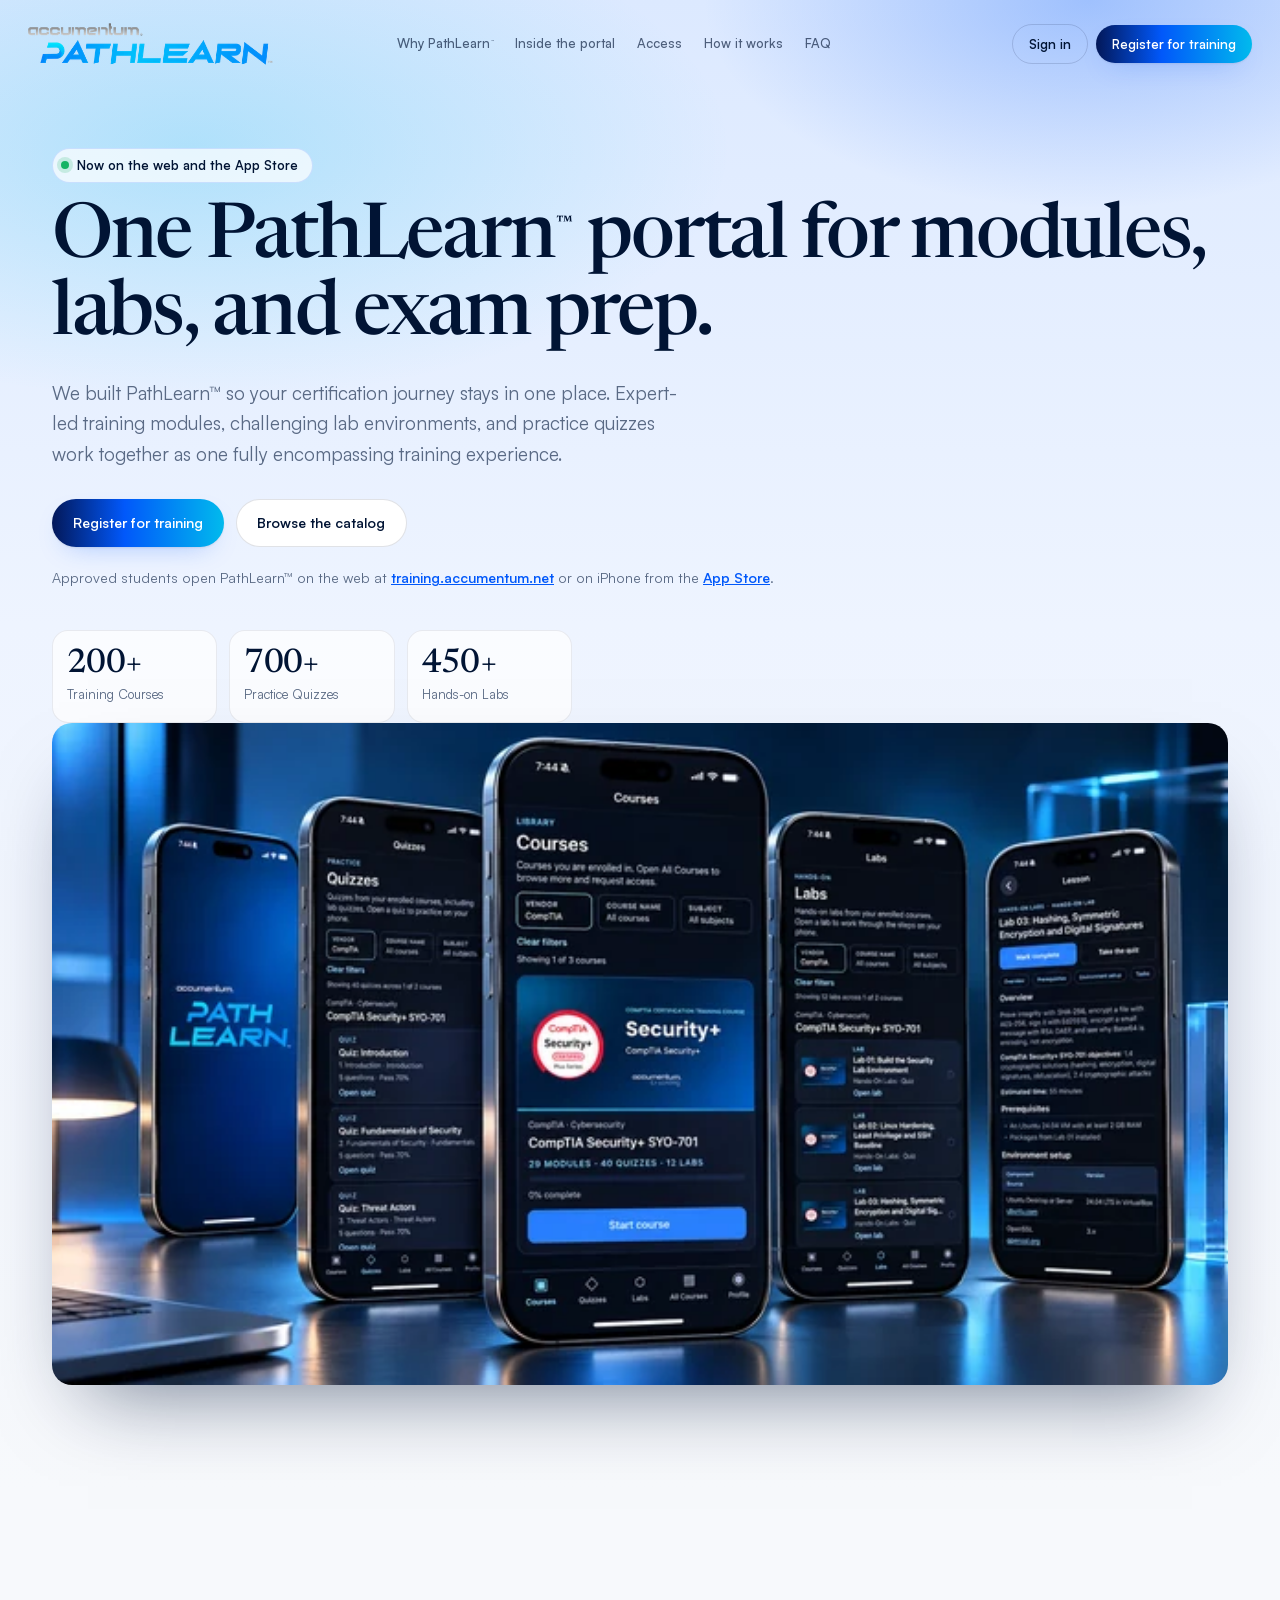
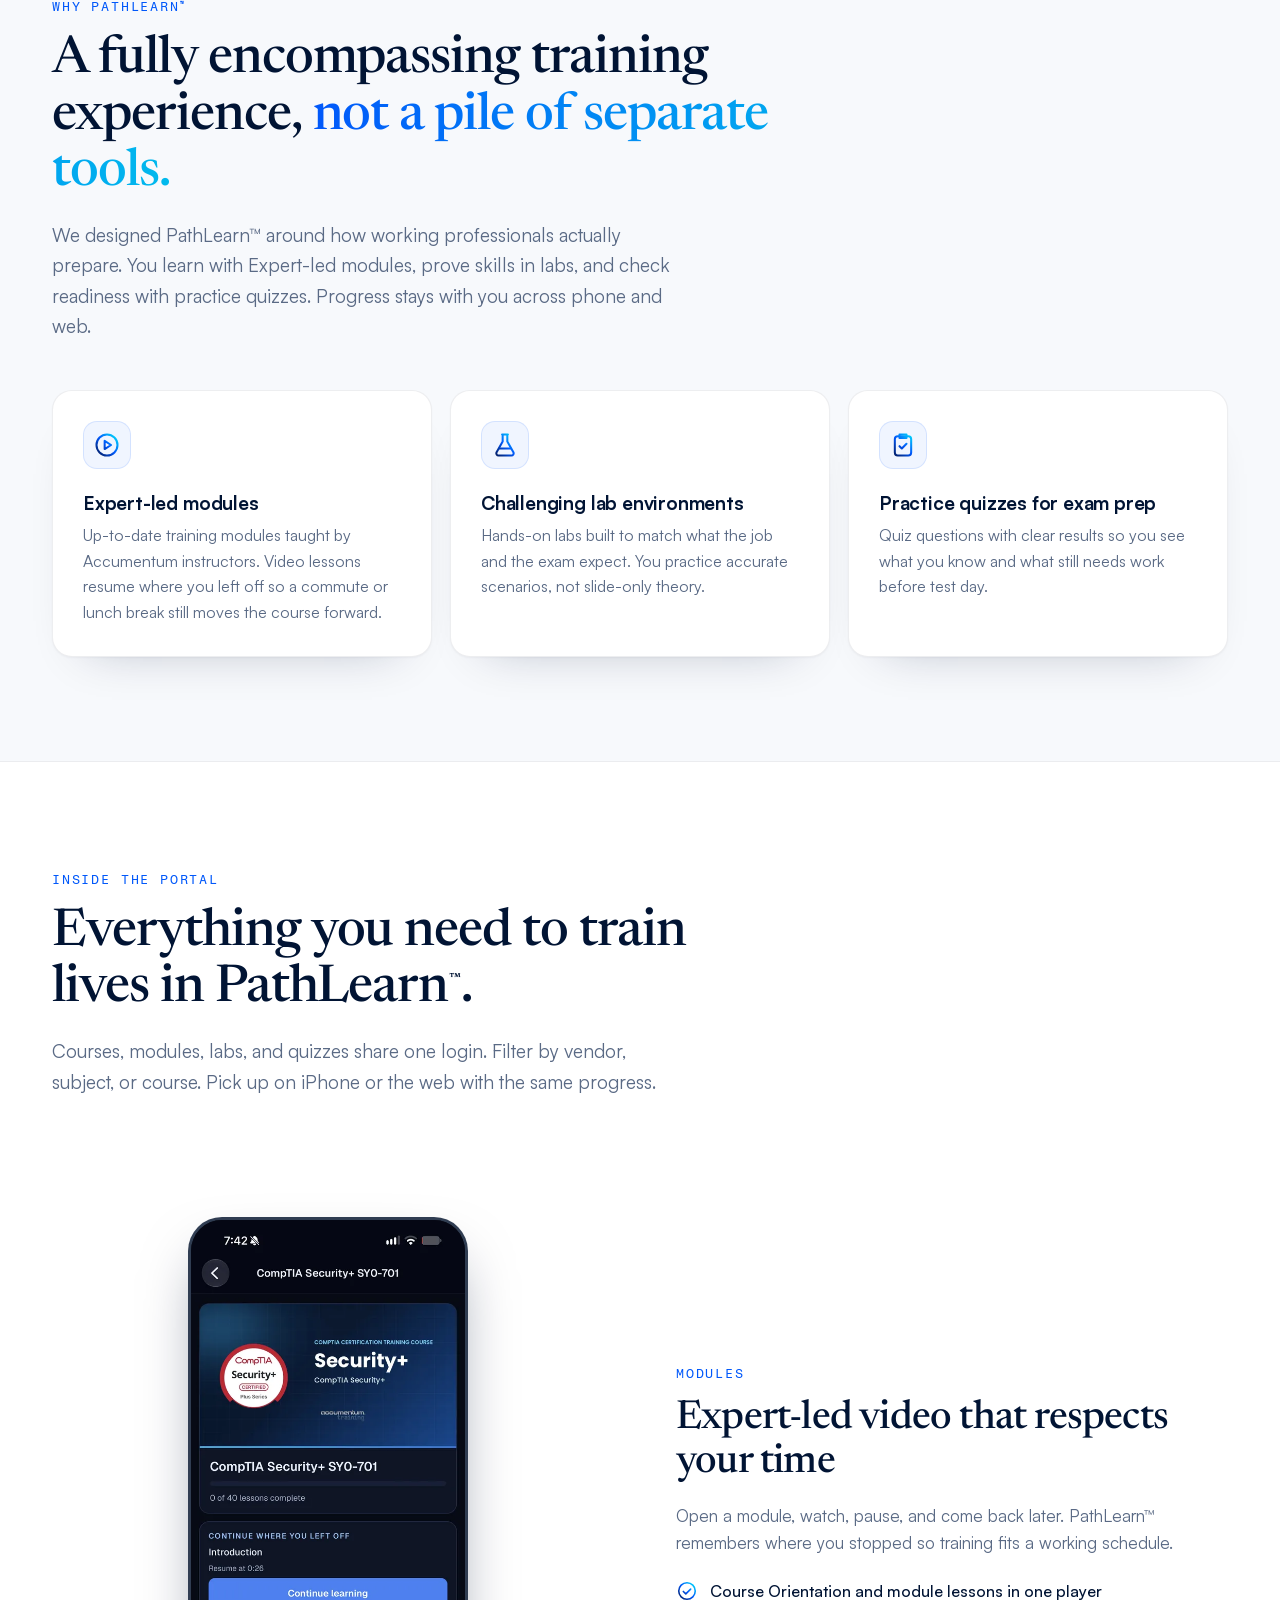
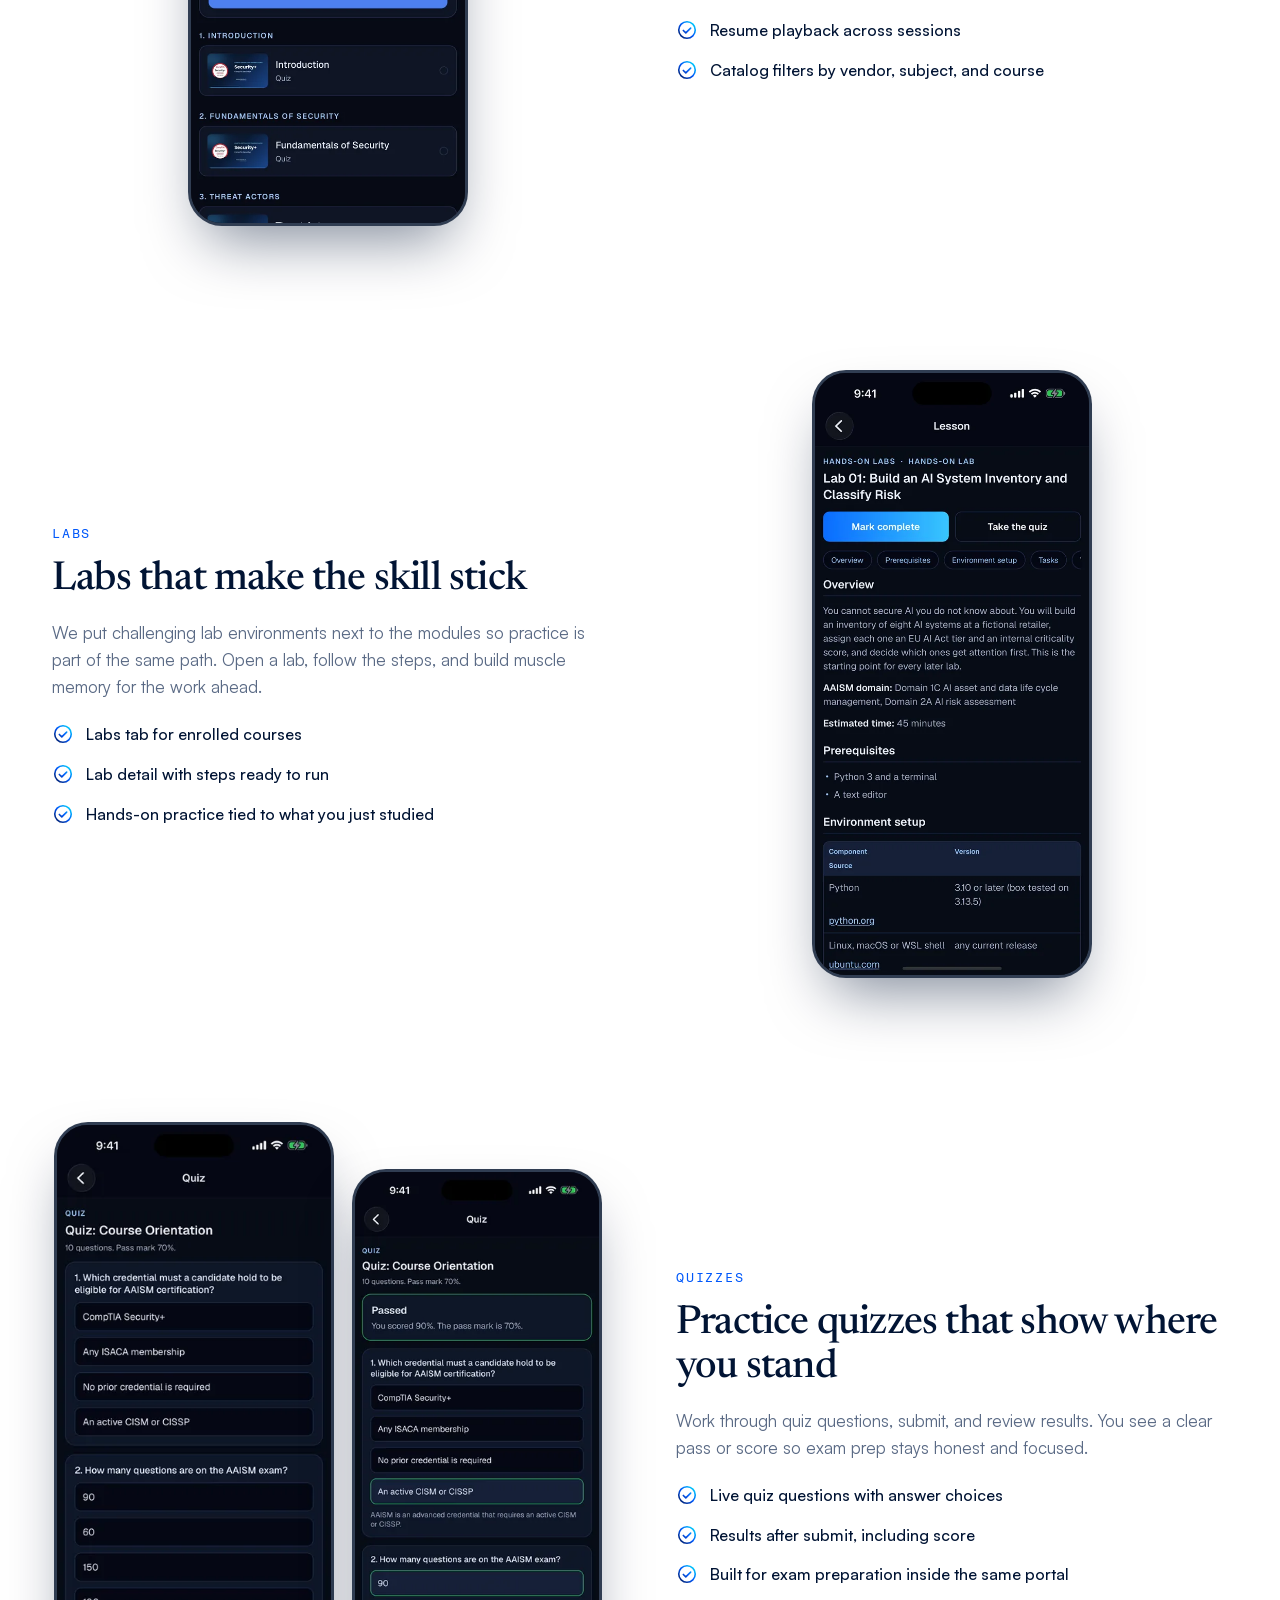
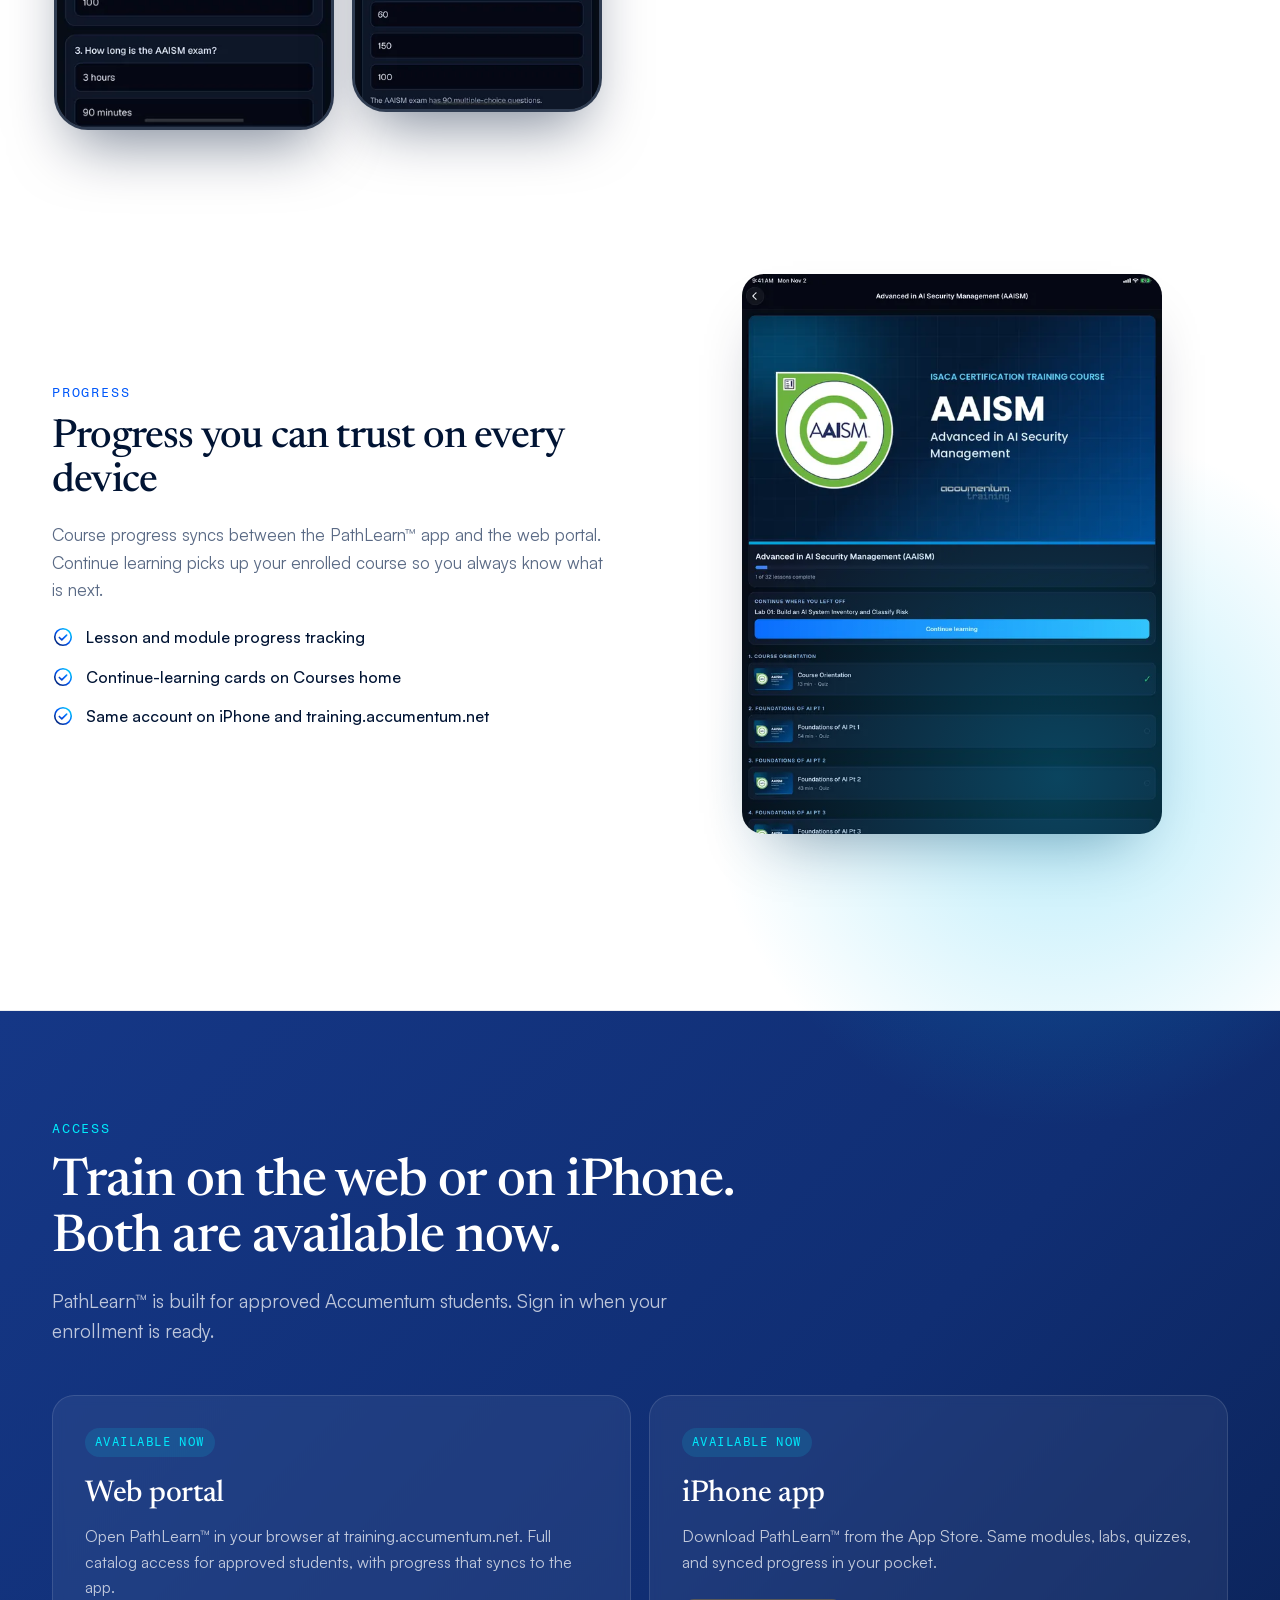
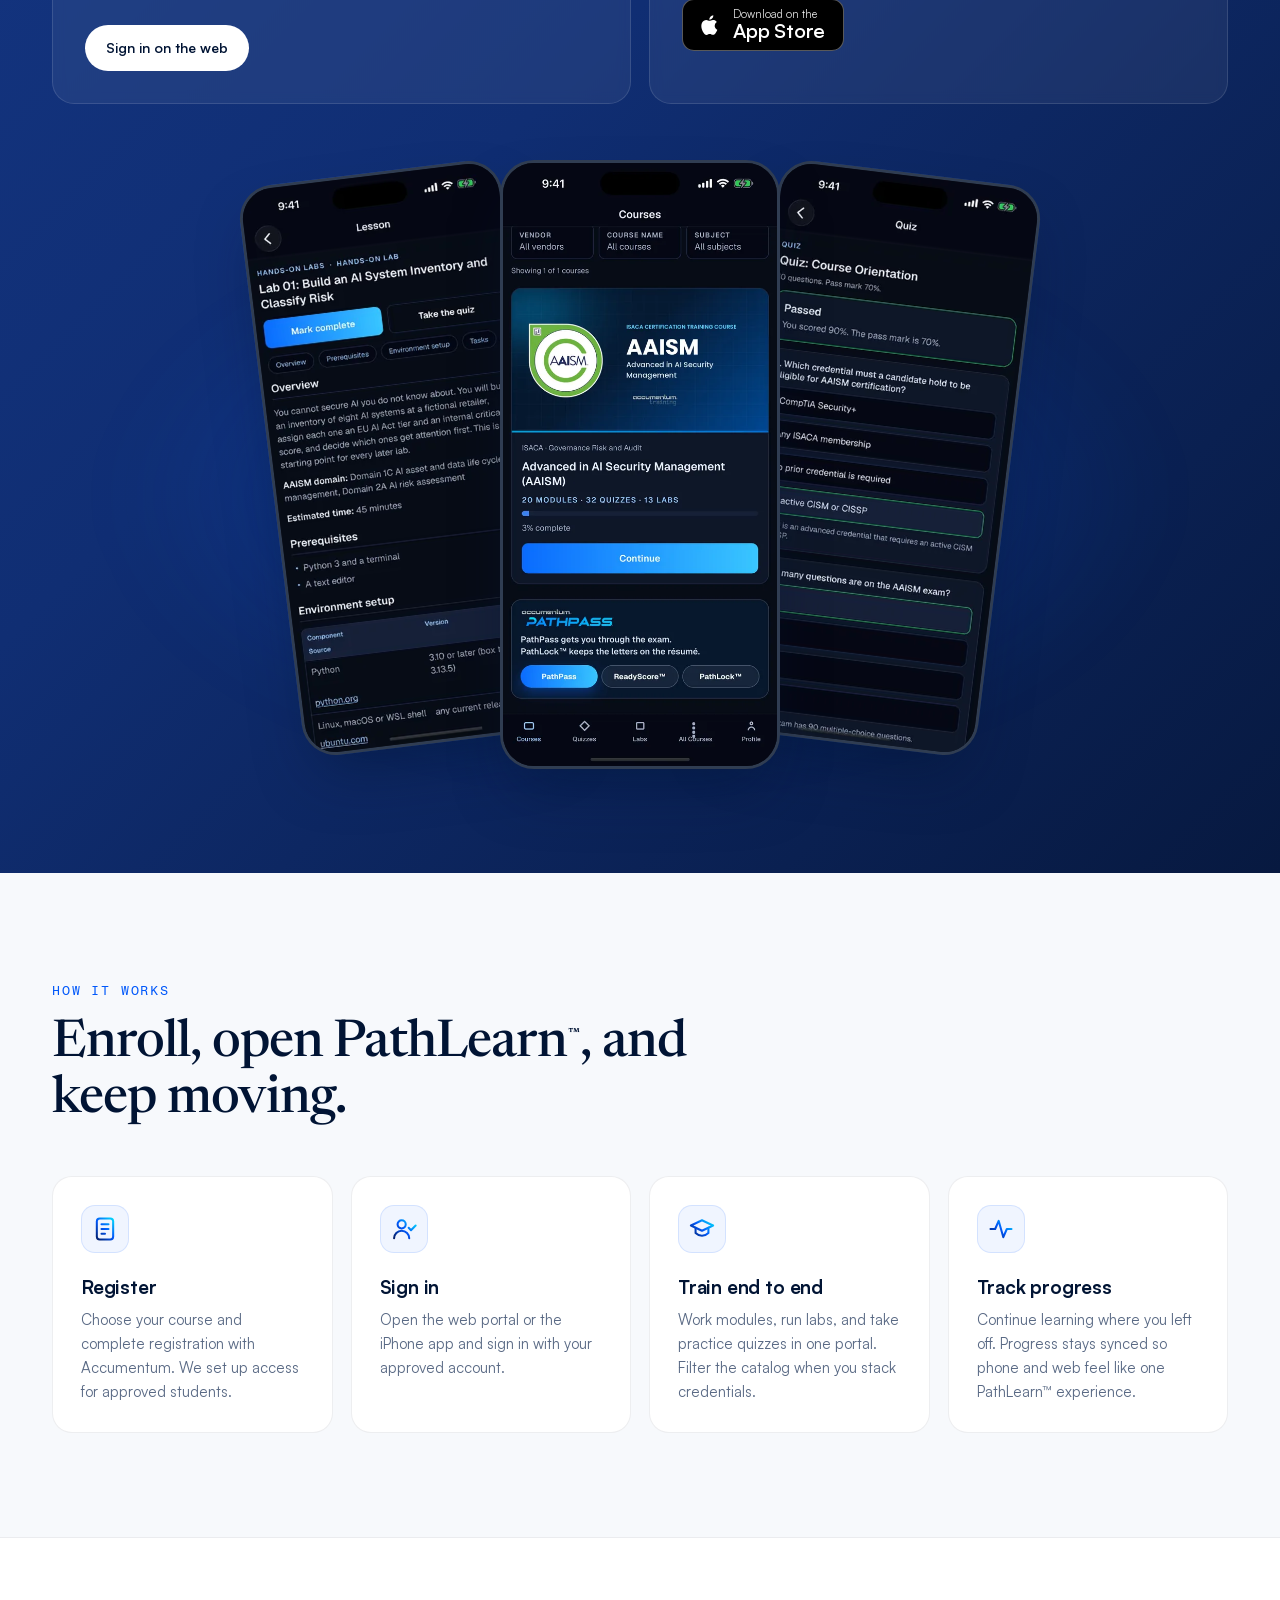
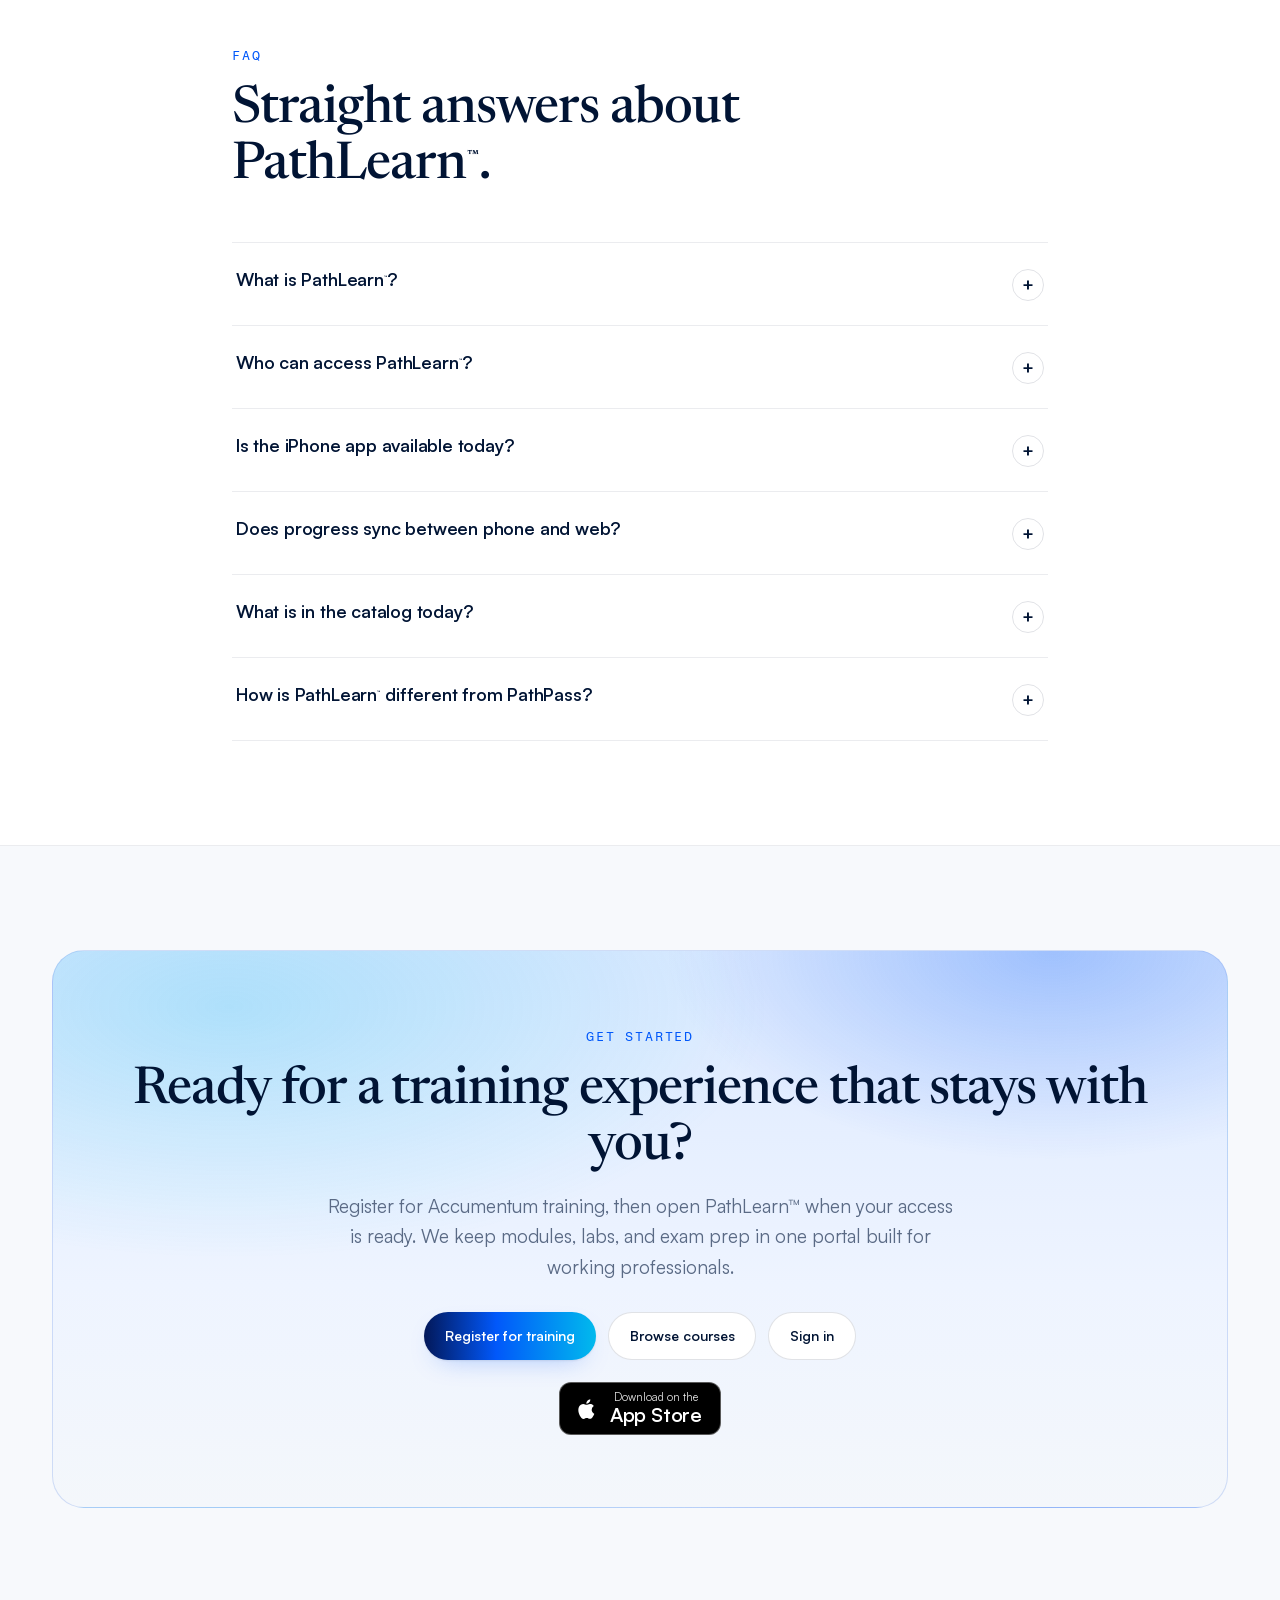
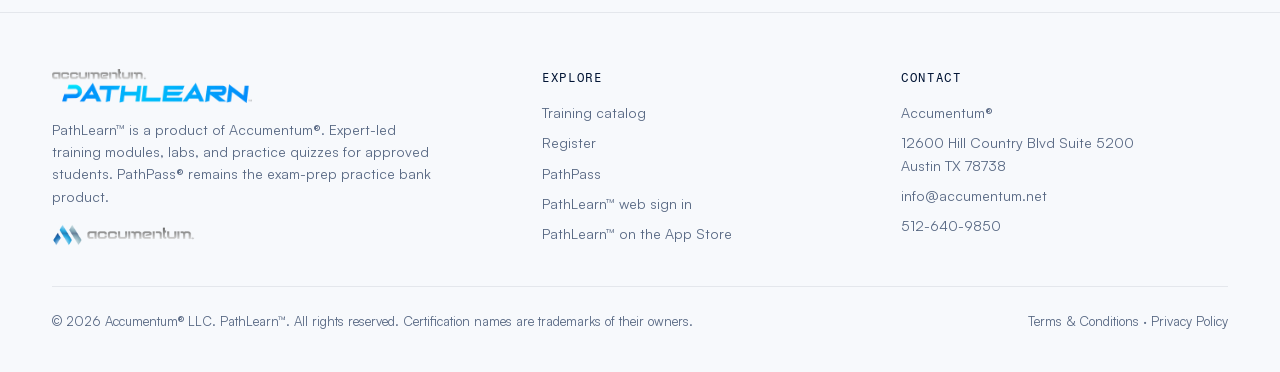
==== index.html @ bdf98714 "Match MeritSOLV pill inset and equal vertical padding" ====
<!doctype html>
<html lang="en" class="no-js">
<head>
<meta charset="utf-8">
<meta name="viewport" content="width=device-width,initial-scale=1,viewport-fit=cover">
<title>PathLearn™ by Accumentum | Expert-led Modules, Labs and Practice Quizzes</title>
<meta name="description" content="PathLearn™ brings Expert-led training modules, hands-on labs, and practice quizzes into one Accumentum portal. Available now on the web and the App Store.">
<link rel="canonical" href="https://pathlearn.net/">
<meta name="theme-color" content="#f7f9fc">
<meta property="og:type" content="website">
<meta property="og:site_name" content="PathLearn™">
<meta property="og:title" content="PathLearn™ by Accumentum | Modules, Labs and Practice Quizzes">
<meta property="og:description" content="Expert-led training modules, hands-on labs, and practice quizzes in one portal. On the web and iPhone.">
<meta property="og:url" content="https://pathlearn.net/">
<meta property="og:image" content="https://pathlearn.net/img/og-pathlearn-v20261102.jpg">
<meta property="og:image:width" content="1200"><meta property="og:image:height" content="630">
<meta property="og:image:alt" content="Accumentum PathLearn™ iPhone Learning Suite showing courses, quizzes, and labs">
<meta name="twitter:card" content="summary_large_image">
<meta name="apple-itunes-app" content="app-id=6825093041">
<link rel="icon" href="img/icon.png" type="image/png">
<link rel="apple-touch-icon" href="img/apple-touch-icon.png">
<link rel="preload" href="fonts/Satoshi-Variable.woff2" as="font" type="font/woff2" crossorigin>
<link rel="preload" href="fonts/Newsreader-Variable.woff2" as="font" type="font/woff2" crossorigin>
<link rel="stylesheet" href="styles.css?v=20261108p">
<script type="application/ld+json">{"@context":"https://schema.org","@type":"MobileApplication","name":"PathLearn","operatingSystem":"iOS","applicationCategory":"EducationalApplication","url":"https://pathlearn.net/","installUrl":"https://apps.apple.com/app/id6825093041","publisher":{"@type":"Organization","name":"Accumentum","url":"https://accumentum.net/"}}</script>
</head>
<body>
<a class="skip" href="#main">Skip to content</a>
<div class="hdr-outer" id="hdr-outer">
<header class="hdr" id="hdr">
 <span class="hdr-pill" aria-hidden="true"></span>
 <div class="hdr-row">
  <a class="brand" href="/" aria-label="PathLearn home"><img class="brand-logo" src="img/pathlearn-logo-header.webp" srcset="img/pathlearn-logo-header.webp 1x, img/pathlearn-logo-hires.webp 2x" alt="PathLearn™" width="470" height="80"></a>
  <nav class="nav" aria-label="Primary"><a href="#why">Why PathLearn<span class="tm">™</span></a><a href="#inside">Inside the portal</a><a href="#access">Access</a><a href="#how">How it works</a><a href="#faq">FAQ</a></nav>
  <div class="hdr-cta"><a class="btn btn-ghost" href="https://training.accumentum.net/login">Sign in</a><a class="btn btn-primary" href="https://accumentum.net/registration/">Register for training</a></div>
  <button class="menu-btn" type="button" aria-expanded="false" aria-controls="mnav" aria-label="Open menu"><svg viewBox="0 0 24 24" fill="none" stroke="currentColor" stroke-width="2" stroke-linecap="round" aria-hidden="true"><path d="M4 7h16M4 12h16M4 17h16"/></svg></button>
 </div>
</header>
</div>
<div class="mnav" id="mnav" hidden>
 <a class="l" href="#why">Why PathLearn<span class="tm">™</span></a><a class="l" href="#inside">Inside the portal</a><a class="l" href="#access">Access</a><a class="l" href="#how">How it works</a><a class="l" href="#faq">FAQ</a>
 <div class="row"><a class="btn btn-secondary" href="https://training.accumentum.net/login">Sign in</a><a class="btn btn-primary" href="https://accumentum.net/registration/">Register for training</a></div>
</div>
<main id="main">
<section class="hero">
 <div class="wrap hero-grid">
  <div>
   <span class="pill"><span class="dot" aria-hidden="true"></span>Now on the web and the App Store</span>
   <h1>One PathLearn<span class="tm">™</span> portal for modules, labs, and <span class="sweep">exam prep.</span></h1>
   <p class="lead">We built PathLearn™ so your certification journey stays in one place. Expert-led training modules, challenging lab environments, and practice quizzes work together as one fully encompassing training experience.</p>
   <div class="ctas"><a class="btn btn-primary" href="https://accumentum.net/registration/">Register for training</a><a class="btn btn-secondary" href="https://accumentum.net/training/">Browse the catalog</a></div>
   <p class="note">Approved students open PathLearn™ on the web at <a href="https://training.accumentum.net">training.accumentum.net</a> or on iPhone from the <a href="https://apps.apple.com/app/id6825093041">App Store</a>.</p>
   <div class="stats" role="list">
    <div class="stat" role="listitem"><b>200+</b><span>Training Courses</span></div>
    <div class="stat" role="listitem"><b>700+</b><span>Practice Quizzes</span></div>
    <div class="stat" role="listitem"><b>450+</b><span>Hands-on Labs</span></div>
   </div>
  </div>
  <div class="hero-suite reveal">
   <img class="suite suite-hero" src="img/pathlearn-iphone-suite-v20261108-1672w.webp" srcset="img/pathlearn-iphone-suite-v20261108-640w.webp 640w, img/pathlearn-iphone-suite-v20261108-1024w.webp 1024w, img/pathlearn-iphone-suite-v20261108-1600w.webp 1600w, img/pathlearn-iphone-suite-v20261108-1672w.webp 1672w" sizes="(min-width:1024px) 560px, 92vw" alt="Accumentum PathLearn™ iPhone Learning Suite showing courses, quizzes, and labs" width="1672" height="941" loading="eager" fetchpriority="high">
  </div>
 </div>
</section>

<section class="sec" id="why">
 <div class="wrap">
  <div class="head reveal"><span class="label">Why PathLearn<span class="tm">™</span></span><h2 class="display">A fully encompassing training experience, <span class="grad">not a pile of separate tools.</span></h2><p class="lead">We designed PathLearn™ around how working professionals actually prepare. You learn with Expert-led modules, prove skills in labs, and check readiness with practice quizzes. Progress stays with you across phone and web.</p></div>
  <div class="cards">
   <article class="card reveal"><span class="icn"><svg class="ms-icon" width="28" height="28" viewBox="0 0 24 24" fill="none" aria-hidden="true"><defs><linearGradient id="ic-mod" x1="3" y1="21" x2="21" y2="3" gradientUnits="userSpaceOnUse"><stop offset="0" stop-color="#031859"/><stop offset=".5" stop-color="#0158FA"/><stop offset="1" stop-color="#01E9FB"/></linearGradient></defs><g stroke="url(#ic-mod)" stroke-width="1.75" stroke-linecap="round" stroke-linejoin="round" style="vector-effect:non-scaling-stroke"><circle cx="12" cy="12" r="9"/><path d="M10 8.5v7l5.5-3.5z"/></g></svg></span><h3>Expert-led modules</h3><p>Up-to-date training modules taught by Accumentum instructors. Video lessons resume where you left off so a commute or lunch break still moves the course forward.</p></article>
   <article class="card reveal"><span class="icn"><svg class="ms-icon" width="28" height="28" viewBox="0 0 24 24" fill="none" aria-hidden="true"><defs><linearGradient id="ic-lab" x1="3" y1="21" x2="21" y2="3" gradientUnits="userSpaceOnUse"><stop offset="0" stop-color="#031859"/><stop offset=".5" stop-color="#0158FA"/><stop offset="1" stop-color="#01E9FB"/></linearGradient></defs><g stroke="url(#ic-lab)" stroke-width="1.75" stroke-linecap="round" stroke-linejoin="round" style="vector-effect:non-scaling-stroke"><path d="M9.5 3h5M10 3v6L4.8 18.2A1.9 1.9 0 0 0 6.5 21h11a1.9 1.9 0 0 0 1.7-2.8L14 9V3"/><path d="M7.2 15h9.6"/></g></svg></span><h3>Challenging lab environments</h3><p>Hands-on labs built to match what the job and the exam expect. You practice accurate scenarios, not slide-only theory.</p></article>
   <article class="card reveal"><span class="icn"><svg class="ms-icon" width="28" height="28" viewBox="0 0 24 24" fill="none" aria-hidden="true"><defs><linearGradient id="ic-quiz" x1="3" y1="21" x2="21" y2="3" gradientUnits="userSpaceOnUse"><stop offset="0" stop-color="#031859"/><stop offset=".5" stop-color="#0158FA"/><stop offset="1" stop-color="#01E9FB"/></linearGradient></defs><g stroke="url(#ic-quiz)" stroke-width="1.75" stroke-linecap="round" stroke-linejoin="round" style="vector-effect:non-scaling-stroke"><rect x="5" y="4.5" width="14" height="16.5" rx="2.5"/><path d="M9 3h6v3H9z"/><path d="M9 13l2 2 4-4"/></g></svg></span><h3>Practice quizzes for exam prep</h3><p>Quiz questions with clear results so you see what you know and what still needs work before test day.</p></article>
  </div>
 </div>
</section>

<section class="sec alt" id="inside">
 <div class="wrap">
  <div class="head reveal"><span class="label">Inside the portal</span><h2 class="display">Everything you need to train lives in PathLearn<span class="tm">™</span>.</h2><p class="lead">Courses, modules, labs, and quizzes share one login. Filter by vendor, subject, or course. Pick up on iPhone or the web with the same progress.</p></div>
  <div class="feat reveal">
   <div class="media"><div class="phone"><img src="img/pathlearn-phone-securityplus-course-v20261102b-540w.webp" alt="Security+ course modules in PathLearn™" width="540" height="1173" loading="lazy"></div></div>
   <div><span class="label">Modules</span><h3>Expert-led video that respects your time</h3><p>Open a module, watch, pause, and come back later. PathLearn™ remembers where you stopped so training fits a working schedule.</p><ul class="ticks"><li><svg class="ms-icon tick-ico" width="22" height="22" viewBox="0 0 24 24" fill="none" aria-hidden="true"><defs><linearGradient id="ck-modules-1" x1="3" y1="21" x2="21" y2="3" gradientUnits="userSpaceOnUse"><stop offset="0" stop-color="#031859"/><stop offset=".5" stop-color="#0158FA"/><stop offset="1" stop-color="#01E9FB"/></linearGradient></defs><g stroke="url(#ck-modules-1)" stroke-width="1.75" stroke-linecap="round" stroke-linejoin="round" style="vector-effect:non-scaling-stroke"><circle cx="12" cy="12" r="9"/><path d="M8 12.5l2.7 2.7L16 10"/></g></svg><span>Course Orientation and module lessons in one player</span></li><li><svg class="ms-icon tick-ico" width="22" height="22" viewBox="0 0 24 24" fill="none" aria-hidden="true"><defs><linearGradient id="ck-modules-2" x1="3" y1="21" x2="21" y2="3" gradientUnits="userSpaceOnUse"><stop offset="0" stop-color="#031859"/><stop offset=".5" stop-color="#0158FA"/><stop offset="1" stop-color="#01E9FB"/></linearGradient></defs><g stroke="url(#ck-modules-2)" stroke-width="1.75" stroke-linecap="round" stroke-linejoin="round" style="vector-effect:non-scaling-stroke"><circle cx="12" cy="12" r="9"/><path d="M8 12.5l2.7 2.7L16 10"/></g></svg><span>Resume playback across sessions</span></li><li><svg class="ms-icon tick-ico" width="22" height="22" viewBox="0 0 24 24" fill="none" aria-hidden="true"><defs><linearGradient id="ck-modules-3" x1="3" y1="21" x2="21" y2="3" gradientUnits="userSpaceOnUse"><stop offset="0" stop-color="#031859"/><stop offset=".5" stop-color="#0158FA"/><stop offset="1" stop-color="#01E9FB"/></linearGradient></defs><g stroke="url(#ck-modules-3)" stroke-width="1.75" stroke-linecap="round" stroke-linejoin="round" style="vector-effect:non-scaling-stroke"><circle cx="12" cy="12" r="9"/><path d="M8 12.5l2.7 2.7L16 10"/></g></svg><span>Catalog filters by vendor, subject, and course</span></li></ul></div>
  </div>
  <div class="feat flip reveal">
   <div class="media"><div class="phone"><img src="img/pathlearn-phone-lab-detail-v20261102-540w.webp" alt="PathLearn™ lab detail with steps" width="540" height="1173" loading="lazy"></div></div>
   <div><span class="label">Labs</span><h3>Labs that make the skill stick</h3><p>We put challenging lab environments next to the modules so practice is part of the same path. Open a lab, follow the steps, and build muscle memory for the work ahead.</p><ul class="ticks"><li><svg class="ms-icon tick-ico" width="22" height="22" viewBox="0 0 24 24" fill="none" aria-hidden="true"><defs><linearGradient id="ck-labs-1" x1="3" y1="21" x2="21" y2="3" gradientUnits="userSpaceOnUse"><stop offset="0" stop-color="#031859"/><stop offset=".5" stop-color="#0158FA"/><stop offset="1" stop-color="#01E9FB"/></linearGradient></defs><g stroke="url(#ck-labs-1)" stroke-width="1.75" stroke-linecap="round" stroke-linejoin="round" style="vector-effect:non-scaling-stroke"><circle cx="12" cy="12" r="9"/><path d="M8 12.5l2.7 2.7L16 10"/></g></svg><span>Labs tab for enrolled courses</span></li><li><svg class="ms-icon tick-ico" width="22" height="22" viewBox="0 0 24 24" fill="none" aria-hidden="true"><defs><linearGradient id="ck-labs-2" x1="3" y1="21" x2="21" y2="3" gradientUnits="userSpaceOnUse"><stop offset="0" stop-color="#031859"/><stop offset=".5" stop-color="#0158FA"/><stop offset="1" stop-color="#01E9FB"/></linearGradient></defs><g stroke="url(#ck-labs-2)" stroke-width="1.75" stroke-linecap="round" stroke-linejoin="round" style="vector-effect:non-scaling-stroke"><circle cx="12" cy="12" r="9"/><path d="M8 12.5l2.7 2.7L16 10"/></g></svg><span>Lab detail with steps ready to run</span></li><li><svg class="ms-icon tick-ico" width="22" height="22" viewBox="0 0 24 24" fill="none" aria-hidden="true"><defs><linearGradient id="ck-labs-3" x1="3" y1="21" x2="21" y2="3" gradientUnits="userSpaceOnUse"><stop offset="0" stop-color="#031859"/><stop offset=".5" stop-color="#0158FA"/><stop offset="1" stop-color="#01E9FB"/></linearGradient></defs><g stroke="url(#ck-labs-3)" stroke-width="1.75" stroke-linecap="round" stroke-linejoin="round" style="vector-effect:non-scaling-stroke"><circle cx="12" cy="12" r="9"/><path d="M8 12.5l2.7 2.7L16 10"/></g></svg><span>Hands-on practice tied to what you just studied</span></li></ul></div>
  </div>
  <div class="feat reveal">
   <div class="media"><div class="phone"><img src="img/pathlearn-phone-quiz-question-v20261102-360w.webp" alt="PathLearn™ live quiz question" width="360" height="782" loading="lazy"></div><div class="phone"><img src="img/pathlearn-phone-quiz-results-v20261102-360w.webp" alt="PathLearn™ quiz results with score" width="360" height="782" loading="lazy"></div></div>
   <div><span class="label">Quizzes</span><h3>Practice quizzes that show where you stand</h3><p>Work through quiz questions, submit, and review results. You see a clear pass or score so exam prep stays honest and focused.</p><ul class="ticks"><li><svg class="ms-icon tick-ico" width="22" height="22" viewBox="0 0 24 24" fill="none" aria-hidden="true"><defs><linearGradient id="ck-quizzes-1" x1="3" y1="21" x2="21" y2="3" gradientUnits="userSpaceOnUse"><stop offset="0" stop-color="#031859"/><stop offset=".5" stop-color="#0158FA"/><stop offset="1" stop-color="#01E9FB"/></linearGradient></defs><g stroke="url(#ck-quizzes-1)" stroke-width="1.75" stroke-linecap="round" stroke-linejoin="round" style="vector-effect:non-scaling-stroke"><circle cx="12" cy="12" r="9"/><path d="M8 12.5l2.7 2.7L16 10"/></g></svg><span>Live quiz questions with answer choices</span></li><li><svg class="ms-icon tick-ico" width="22" height="22" viewBox="0 0 24 24" fill="none" aria-hidden="true"><defs><linearGradient id="ck-quizzes-2" x1="3" y1="21" x2="21" y2="3" gradientUnits="userSpaceOnUse"><stop offset="0" stop-color="#031859"/><stop offset=".5" stop-color="#0158FA"/><stop offset="1" stop-color="#01E9FB"/></linearGradient></defs><g stroke="url(#ck-quizzes-2)" stroke-width="1.75" stroke-linecap="round" stroke-linejoin="round" style="vector-effect:non-scaling-stroke"><circle cx="12" cy="12" r="9"/><path d="M8 12.5l2.7 2.7L16 10"/></g></svg><span>Results after submit, including score</span></li><li><svg class="ms-icon tick-ico" width="22" height="22" viewBox="0 0 24 24" fill="none" aria-hidden="true"><defs><linearGradient id="ck-quizzes-3" x1="3" y1="21" x2="21" y2="3" gradientUnits="userSpaceOnUse"><stop offset="0" stop-color="#031859"/><stop offset=".5" stop-color="#0158FA"/><stop offset="1" stop-color="#01E9FB"/></linearGradient></defs><g stroke="url(#ck-quizzes-3)" stroke-width="1.75" stroke-linecap="round" stroke-linejoin="round" style="vector-effect:non-scaling-stroke"><circle cx="12" cy="12" r="9"/><path d="M8 12.5l2.7 2.7L16 10"/></g></svg><span>Built for exam preparation inside the same portal</span></li></ul></div>
  </div>
  <div class="feat flip reveal">
   <div class="media tablet"><img src="img/pathlearn-ipad-course-progress-v20261102-960w.webp" srcset="img/pathlearn-ipad-course-progress-v20261102-640w.webp 640w, img/pathlearn-ipad-course-progress-v20261102-960w.webp 960w" sizes="(min-width:960px) 400px, 90vw" alt="PathLearn™ course progress on iPad" width="960" height="1280" loading="lazy"></div>
   <div><span class="label">Progress</span><h3>Progress you can trust on every device</h3><p>Course progress syncs between the PathLearn™ app and the web portal. Continue learning picks up your enrolled course so you always know what is next.</p><ul class="ticks"><li><svg class="ms-icon tick-ico" width="22" height="22" viewBox="0 0 24 24" fill="none" aria-hidden="true"><defs><linearGradient id="ck-progress-1" x1="3" y1="21" x2="21" y2="3" gradientUnits="userSpaceOnUse"><stop offset="0" stop-color="#031859"/><stop offset=".5" stop-color="#0158FA"/><stop offset="1" stop-color="#01E9FB"/></linearGradient></defs><g stroke="url(#ck-progress-1)" stroke-width="1.75" stroke-linecap="round" stroke-linejoin="round" style="vector-effect:non-scaling-stroke"><circle cx="12" cy="12" r="9"/><path d="M8 12.5l2.7 2.7L16 10"/></g></svg><span>Lesson and module progress tracking</span></li><li><svg class="ms-icon tick-ico" width="22" height="22" viewBox="0 0 24 24" fill="none" aria-hidden="true"><defs><linearGradient id="ck-progress-2" x1="3" y1="21" x2="21" y2="3" gradientUnits="userSpaceOnUse"><stop offset="0" stop-color="#031859"/><stop offset=".5" stop-color="#0158FA"/><stop offset="1" stop-color="#01E9FB"/></linearGradient></defs><g stroke="url(#ck-progress-2)" stroke-width="1.75" stroke-linecap="round" stroke-linejoin="round" style="vector-effect:non-scaling-stroke"><circle cx="12" cy="12" r="9"/><path d="M8 12.5l2.7 2.7L16 10"/></g></svg><span>Continue-learning cards on Courses home</span></li><li><svg class="ms-icon tick-ico" width="22" height="22" viewBox="0 0 24 24" fill="none" aria-hidden="true"><defs><linearGradient id="ck-progress-3" x1="3" y1="21" x2="21" y2="3" gradientUnits="userSpaceOnUse"><stop offset="0" stop-color="#031859"/><stop offset=".5" stop-color="#0158FA"/><stop offset="1" stop-color="#01E9FB"/></linearGradient></defs><g stroke="url(#ck-progress-3)" stroke-width="1.75" stroke-linecap="round" stroke-linejoin="round" style="vector-effect:non-scaling-stroke"><circle cx="12" cy="12" r="9"/><path d="M8 12.5l2.7 2.7L16 10"/></g></svg><span>Same account on iPhone and training.accumentum.net</span></li></ul></div>
  </div>
 </div>
</section>

<section class="sec banner" id="access">
 <div class="wrap">
  <div class="head reveal"><span class="label">Access</span><h2 class="display">Train on the web or on iPhone. Both are available now.</h2><p class="lead">PathLearn™ is built for approved Accumentum students. Sign in when your enrollment is ready.</p></div>
  <div class="acc">
   <div class="acard reveal"><span class="tag">Available now</span><h3>Web portal</h3><p>Open PathLearn™ in your browser at training.accumentum.net. Full catalog access for approved students, with progress that syncs to the app.</p><a class="btn btn-light" href="https://training.accumentum.net/login">Sign in on the web</a></div>
   <div class="acard reveal"><span class="tag">Available now</span><h3>iPhone app</h3><p>Download PathLearn™ from the App Store. Same modules, labs, quizzes, and synced progress in your pocket.</p><a class="appstore" href="https://apps.apple.com/app/id6825093041" rel="noopener" aria-label="Download PathLearn on the App Store"><svg viewBox="0 0 24 24" aria-hidden="true"><path d="M16.37 12.6c-.02-2.3 1.88-3.4 1.96-3.46-1.07-1.56-2.73-1.78-3.32-1.8-1.41-.14-2.76.83-3.48.83-.72 0-1.82-.81-3-.79-1.54.02-2.96.9-3.76 2.28-1.6 2.78-.41 6.9 1.15 9.16.76 1.1 1.67 2.34 2.86 2.3 1.15-.05 1.58-.74 2.97-.74 1.38 0 1.77.74 2.98.72 1.23-.02 2.01-1.12 2.77-2.23.87-1.28 1.23-2.52 1.25-2.58-.03-.01-2.4-.92-2.42-3.66zM14.1 5.84c.63-.77 1.06-1.83.94-2.89-.91.04-2.01.61-2.66 1.37-.58.68-1.1 1.76-.96 2.8 1.01.08 2.05-.52 2.68-1.28z"/></svg><span><small>Download on the</small><strong>App Store</strong></span></a></div>
  </div>
  <div class="stage stage-lower reveal">
   <div class="glow"></div>
   <div class="phone side l"><img src="img/pathlearn-phone-lab-detail-v20261102-360w.webp" alt="PathLearn™ lab detail screen on iPhone" width="360" height="782" loading="lazy"></div>
   <div class="phone main"><img src="img/pathlearn-phone-courses-home-v20261102-540w.webp" alt="PathLearn™ Courses home with continue learning on iPhone" width="540" height="1173" loading="lazy"></div>
   <div class="phone side r"><img src="img/pathlearn-phone-quiz-results-v20261102-360w.webp" alt="PathLearn™ practice quiz results on iPhone" width="360" height="782" loading="lazy"></div>
  </div>
 </div>
</section>

<section class="sec" id="how">
 <div class="wrap">
  <div class="head reveal"><span class="label">How it works</span><h2 class="display">Enroll, open PathLearn<span class="tm">™</span>, and keep moving.</h2></div>
  <ol class="steps" style="list-style:none;padding:0;margin:0">
   <li class="step reveal"><span class="icn"><svg class="ms-icon" width="28" height="28" viewBox="0 0 24 24" fill="none" aria-hidden="true"><defs><linearGradient id="ic-reg" x1="3" y1="21" x2="21" y2="3" gradientUnits="userSpaceOnUse"><stop offset="0" stop-color="#031859"/><stop offset=".5" stop-color="#0158FA"/><stop offset="1" stop-color="#01E9FB"/></linearGradient></defs><g stroke="url(#ic-reg)" stroke-width="1.75" stroke-linecap="round" stroke-linejoin="round" style="vector-effect:non-scaling-stroke"><rect x="5" y="3" width="14" height="18" rx="2.5"/><path d="M9 8h6M9 12h6M9 16h3"/></g></svg></span><h3>Register</h3><p>Choose your course and complete registration with Accumentum. We set up access for approved students.</p></li>
   <li class="step reveal"><span class="icn"><svg class="ms-icon" width="28" height="28" viewBox="0 0 24 24" fill="none" aria-hidden="true"><defs><linearGradient id="ic-signin" x1="3" y1="21" x2="21" y2="3" gradientUnits="userSpaceOnUse"><stop offset="0" stop-color="#031859"/><stop offset=".5" stop-color="#0158FA"/><stop offset="1" stop-color="#01E9FB"/></linearGradient></defs><g stroke="url(#ic-signin)" stroke-width="1.75" stroke-linecap="round" stroke-linejoin="round" style="vector-effect:non-scaling-stroke"><circle cx="10" cy="8" r="3.5"/><path d="M3.5 20a6.5 6.5 0 0 1 13 0M16 11l2 2 4-4"/></g></svg></span><h3>Sign in</h3><p>Open the web portal or the iPhone app and sign in with your approved account.</p></li>
   <li class="step reveal"><span class="icn"><svg class="ms-icon" width="28" height="28" viewBox="0 0 24 24" fill="none" aria-hidden="true"><defs><linearGradient id="ic-train" x1="3" y1="21" x2="21" y2="3" gradientUnits="userSpaceOnUse"><stop offset="0" stop-color="#031859"/><stop offset=".5" stop-color="#0158FA"/><stop offset="1" stop-color="#01E9FB"/></linearGradient></defs><g stroke="url(#ic-train)" stroke-width="1.75" stroke-linecap="round" stroke-linejoin="round" style="vector-effect:non-scaling-stroke"><path d="M2.5 9 12 4.5 21.5 9 12 13.5z"/><path d="M6.5 11v4.5c1.5 1.5 3.5 2.2 5.5 2.2s4-.7 5.5-2.2V11"/></g></svg></span><h3>Train end to end</h3><p>Work modules, run labs, and take practice quizzes in one portal. Filter the catalog when you stack credentials.</p></li>
   <li class="step reveal"><span class="icn"><svg class="ms-icon" width="28" height="28" viewBox="0 0 24 24" fill="none" aria-hidden="true"><defs><linearGradient id="ic-prog" x1="3" y1="21" x2="21" y2="3" gradientUnits="userSpaceOnUse"><stop offset="0" stop-color="#031859"/><stop offset=".5" stop-color="#0158FA"/><stop offset="1" stop-color="#01E9FB"/></linearGradient></defs><g stroke="url(#ic-prog)" stroke-width="1.75" stroke-linecap="round" stroke-linejoin="round" style="vector-effect:non-scaling-stroke"><path d="M3 12h4l3-7 4 14 3-7h4"/></g></svg></span><h3>Track progress</h3><p>Continue learning where you left off. Progress stays synced so phone and web feel like one PathLearn™ experience.</p></li>
  </ol>
 </div>
</section>

<section class="sec alt" id="faq">
 <div class="narrow">
  <div class="head reveal"><span class="label">FAQ</span><h2 class="display">Straight answers about PathLearn<span class="tm">™</span>.</h2></div>
  <div class="faq reveal">
   <div class="q">
    <h3 style="margin:0"><button type="button" aria-expanded="false" aria-controls="a1" id="q1"><span class="q-label">What is PathLearn<span class="tm">™</span>?</span><span class="ic" aria-hidden="true">+</span></button></h3>
    <div class="a" id="a1" role="region" aria-labelledby="q1"><div>
     <p>PathLearn™ is Accumentum’s training portal. Expert-led modules, hands-on labs, and practice quizzes live in one experience so your certification path stays organized instead of scattered across tools.</p>
     <p>Open a module, run a lab, then check readiness with practice quizzes using the same account on web and iPhone.</p>
     <p class="faq-cta"><a class="btn btn-secondary" href="https://accumentum.net/training/">Browse the catalog</a></p>
    </div></div>
   </div>
   <div class="q">
    <h3 style="margin:0"><button type="button" aria-expanded="false" aria-controls="a2" id="q2"><span class="q-label">Who can access PathLearn<span class="tm">™</span>?</span><span class="ic" aria-hidden="true">+</span></button></h3>
    <div class="a" id="a2" role="region" aria-labelledby="q2"><div>
     <p>PathLearn™ is for approved Accumentum students. Register for training first. When your enrollment is ready, you sign in on the web portal or in the iPhone app with your approved account.</p>
     <p>Downloading the app alone does not create enrollment. Access follows Accumentum registration and approval.</p>
     <p class="faq-cta"><a class="btn btn-primary" href="https://accumentum.net/registration/">Register for training</a> <a class="btn btn-secondary" href="https://training.accumentum.net/login">Sign in</a></p>
    </div></div>
   </div>
   <div class="q">
    <h3 style="margin:0"><button type="button" aria-expanded="false" aria-controls="a3" id="q3"><span class="q-label">Is the iPhone app available today?</span><span class="ic" aria-hidden="true">+</span></button></h3>
    <div class="a" id="a3" role="region" aria-labelledby="q3"><div>
     <p>Yes. PathLearn™ is available now on the App Store, and the web portal at training.accumentum.net is available for approved students.</p>
     <p>Use the same modules, labs, quizzes, and synced progress in your pocket once your enrollment is ready.</p>
     <p class="faq-cta"><a class="btn btn-secondary" href="https://apps.apple.com/app/id6825093041" rel="noopener">Get it on the App Store</a> <a class="btn btn-secondary" href="https://training.accumentum.net/login">Open the web portal</a></p>
    </div></div>
   </div>
   <div class="q">
    <h3 style="margin:0"><button type="button" aria-expanded="false" aria-controls="a4" id="q4"><span class="q-label">Does progress sync between phone and web?</span><span class="ic" aria-hidden="true">+</span></button></h3>
    <div class="a" id="a4" role="region" aria-labelledby="q4"><div>
     <p>Yes. Course progress syncs across the PathLearn™ app and the web portal, so a lesson you start on one device can continue on the other.</p>
     <p>Continue-learning cards and module tracking keep the next step clear whether you train during a commute or at a desk.</p>
     <p class="faq-cta"><a class="btn btn-secondary" href="https://training.accumentum.net/login">Continue on the web</a></p>
    </div></div>
   </div>
   <div class="q">
    <h3 style="margin:0"><button type="button" aria-expanded="false" aria-controls="a5" id="q5"><span class="q-label">What is in the catalog today?</span><span class="ic" aria-hidden="true">+</span></button></h3>
    <div class="a" id="a5" role="region" aria-labelledby="q5"><div>
     <p>PathLearn™ covers 200+ training courses, 700+ practice quizzes, and 450+ hands-on labs for approved Accumentum students.</p>
     <p>Filter by vendor, subject, or course name to stack credentials without leaving the portal.</p>
     <p class="faq-cta"><a class="btn btn-secondary" href="https://accumentum.net/training/">Explore courses</a></p>
    </div></div>
   </div>
   <div class="q">
    <h3 style="margin:0"><button type="button" aria-expanded="false" aria-controls="a6" id="q6"><span class="q-label">How is PathLearn<span class="tm">™</span> different from PathPass?</span><span class="ic" aria-hidden="true">+</span></button></h3>
    <div class="a" id="a6" role="region" aria-labelledby="q6"><div>
     <p>PathLearn™ is the training portal for Expert-led modules, hands-on labs, and practice quizzes. PathPass® is Accumentum’s separate exam-prep practice bank app.</p>
     <p>Many students use both. PathLearn™ builds the skill path. PathPass® focuses on exam-style practice questions.</p>
     <p class="faq-cta"><a class="btn btn-secondary" href="https://accumentum.net/pathpass/">Learn about PathPass</a> <a class="btn btn-secondary" href="https://accumentum.net/training/">See PathLearn courses</a></p>
    </div></div>
   </div>
  </div>
 </div>
</section>

<section class="sec">
 <div class="wrap">
  <div class="final reveal"><span class="label">Get started</span><h2 class="display" style="margin-top:14px">Ready for a training experience that stays with you?</h2><p class="lead">Register for Accumentum training, then open PathLearn™ when your access is ready. We keep modules, labs, and exam prep in one portal built for working professionals.</p>
   <div class="ctas"><a class="btn btn-primary" href="https://accumentum.net/registration/">Register for training</a><a class="btn btn-secondary" href="https://accumentum.net/training/">Browse courses</a><a class="btn btn-secondary" href="https://training.accumentum.net/login">Sign in</a></div>
   <div style="margin-top:22px;display:flex;justify-content:center"><a class="appstore" href="https://apps.apple.com/app/id6825093041" rel="noopener" aria-label="Download PathLearn on the App Store"><svg viewBox="0 0 24 24" aria-hidden="true"><path d="M16.37 12.6c-.02-2.3 1.88-3.4 1.96-3.46-1.07-1.56-2.73-1.78-3.32-1.8-1.41-.14-2.76.83-3.48.83-.72 0-1.82-.81-3-.79-1.54.02-2.96.9-3.76 2.28-1.6 2.78-.41 6.9 1.15 9.16.76 1.1 1.67 2.34 2.86 2.3 1.15-.05 1.58-.74 2.97-.74 1.38 0 1.77.74 2.98.72 1.23-.02 2.01-1.12 2.77-2.23.87-1.28 1.23-2.52 1.25-2.58-.03-.01-2.4-.92-2.42-3.66zM14.1 5.84c.63-.77 1.06-1.83.94-2.89-.91.04-2.01.61-2.66 1.37-.58.68-1.1 1.76-.96 2.8 1.01.08 2.05-.52 2.68-1.28z"/></svg><span><small>Download on the</small><strong>App Store</strong></span></a></div>
  </div>
 </div>
</section>
</main>
<footer>
 <div class="wrap">
  <div class="fgrid">
   <div><img class="foot-logo" src="img/pathlearn-logo-header.webp" alt="PathLearn™" width="470" height="80"><p style="margin:0 0 16px;max-width:380px">PathLearn™ is a product of Accumentum®. Expert-led training modules, labs, and practice quizzes for approved students. PathPass® remains the exam-prep practice bank product.</p><a href="https://accumentum.net/" aria-label="Accumentum"><img src="img/accumentum-header-logo-800w.webp" alt="Accumentum®" width="800" height="123" style="height:22px;width:auto"></a></div>
   <div><h4>Explore</h4><ul><li><a href="https://accumentum.net/training/">Training catalog</a></li><li><a href="https://accumentum.net/registration/">Register</a></li><li><a href="https://accumentum.net/pathpass/">PathPass</a></li><li><a href="https://training.accumentum.net/login">PathLearn™ web sign in</a></li><li><a href="https://apps.apple.com/app/id6825093041">PathLearn™ on the App Store</a></li></ul></div>
   <div><h4>Contact</h4><ul><li>Accumentum®</li><li>12600 Hill Country Blvd Suite 5200<br>Austin TX 78738</li><li><a href="mailto:info@accumentum.net">info@accumentum.net</a></li><li><a href="tel:+15126409850">512-640-9850</a></li></ul></div>
  </div>
  <div class="legal"><span>© <span id="yr">2026</span> Accumentum® LLC. PathLearn™. All rights reserved. Certification names are trademarks of their owners.</span><span><a href="https://accumentum.net/terms-and-conditions/">Terms &amp; Conditions</a> · <a href="https://accumentum.net/privacy-policy/">Privacy Policy</a></span></div>
 </div>
</footer>
<script src="main.js?v=20261108p" defer></script>
</body>
</html>
---- styles.css ----
@font-face{font-family:"Satoshi";src:url(fonts/Satoshi-Variable.woff2) format("woff2");font-weight:300 900;font-display:swap}
@font-face{font-family:"Newsreader";src:url(fonts/Newsreader-Variable.woff2) format("woff2");font-weight:200 800;font-display:swap}
@font-face{font-family:"Newsreader";src:url(fonts/Newsreader-Italic-Variable.woff2) format("woff2");font-weight:200 800;font-style:italic;font-display:swap}
@font-face{font-family:"Fragment Mono";src:url(fonts/FragmentMono-Regular.woff2) format("woff2");font-weight:400;font-display:swap}
:root{--navy:#011434;--deep:#031859;--royal:#0158fa;--bright:#0094f8;--cyan:#01baed;--cyan-hi:#01e9fb;--muted:#5a6a85;--surface:#f4f7fb;--canvas:#f7f9fc;--line:rgba(1,20,52,.08);--ease:cubic-bezier(.22,1,.36,1);--sans:"Satoshi",ui-sans-serif,system-ui,sans-serif;--display:"Newsreader",Georgia,serif;--mono:"Fragment Mono",ui-monospace,monospace}
*{box-sizing:border-box}html{scroll-behavior:smooth;scroll-padding-top:84px}
body{margin:0;background:var(--canvas);color:var(--navy);font-family:var(--sans);font-size:16px;line-height:1.6;-webkit-font-smoothing:antialiased}
img{max-width:100%;height:auto;display:block}a{color:inherit}
::selection{background:color-mix(in srgb,var(--cyan) 35%,transparent)}
.skip{position:absolute;left:-999px;top:8px;z-index:100;background:#fff;padding:10px 16px;border-radius:999px}.skip:focus{left:12px}
.wrap{max-width:1240px;margin:0 auto;padding:0 22px}.narrow{max-width:880px;margin:0 auto;padding:0 22px}
@media(min-width:640px){.wrap,.narrow{padding:0 32px}}
.sec{padding:68px 0}@media(min-width:640px){.sec{padding:104px 0}}
.label{font-family:var(--mono);font-size:13px;letter-spacing:.14em;text-transform:uppercase;color:var(--royal)}
.display{font-family:var(--display);font-weight:500;letter-spacing:-.02em;line-height:1.08;margin:0}
h2.display{font-size:clamp(32px,4.4vw,52px)}h3{font-size:19px;font-weight:700;letter-spacing:-.01em;margin:0 0 8px;line-height:1.3}
.lead{font-size:clamp(17px,1.6vw,19px);color:var(--muted);max-width:640px}
.grad{background:linear-gradient(90deg,#0158fa,#01baed);-webkit-background-clip:text;background-clip:text;color:transparent}
.sweep{color:transparent;background-image:linear-gradient(90deg,#0a2fc0 0%,#0158fa 11.33%,#0094f8 22.67%,#01baed 33.33%,#011434 50%,#011434 83.33%,#0a2fc0 100%);background-size:300% 100%;background-position:-75% 0;-webkit-background-clip:text;background-clip:text;-webkit-text-fill-color:transparent;animation:sweep 6s cubic-bezier(.65,0,.35,1) .6s infinite}
@keyframes sweep{0%{background-position:-75% 0}23.33%,70%{background-position:-150% 0}93.33%,100%{background-position:-225% 0}}
/* buttons (MeritSOLV btn-solv system) */
.btn{display:inline-flex;align-items:center;justify-content:center;gap:8px;border-radius:9999px;font-weight:600;font-size:14px;min-height:46px;padding:.75rem 1.3rem;text-decoration:none;white-space:nowrap;touch-action:manipulation;transition:transform 280ms var(--ease),box-shadow 280ms var(--ease),border-color 200ms ease,background 200ms ease}
.btn-primary{color:#fff;background-color:#0158fa;background-image:linear-gradient(90deg,#031859 0%,#0158fa 42%,#01baed 100%);box-shadow:0 1px 2px rgba(1,20,52,.08),0 10px 28px -14px rgba(1,88,250,.4)}
.btn-secondary{background:#fff;color:var(--navy);border:1px solid rgba(1,20,52,.12)}
.btn-ghost{color:var(--navy);border:1px solid rgba(1,20,52,.14);background:transparent;min-height:40px;font-size:13px;padding:.55rem 1rem}
@media(hover:hover) and (pointer:fine){.btn:hover{transform:scale(1.03)}.btn-primary:hover{background-image:linear-gradient(90deg,#02144f 0%,#0146d4 42%,#00a8d6 100%);box-shadow:0 10px 28px -12px rgba(1,88,250,.55)}.btn-secondary:hover{border-color:rgba(1,88,250,.35);box-shadow:0 8px 24px -14px rgba(1,88,250,.45)}.btn-ghost:hover{background:rgba(1,20,52,.03)}}
.btn:focus-visible,a:focus-visible,button:focus-visible{outline:none;box-shadow:0 0 0 3px rgba(1,88,250,.35);border-radius:999px}
/* header — MeritSOLV Header.tsx: top-4, w-[min(1320px,calc(100%-2rem))], px-3 py-2 */
.hdr-outer{position:fixed;inset:0 0 auto 0;z-index:50;pointer-events:none}
.hdr{pointer-events:none;padding:16px 0 0;transition:none}
/* keep equal outer top inset when compact (MeritSOLV top-4 stays) */
.hdr.compact{padding:16px 0 0}
.hdr-row{
  pointer-events:auto;position:relative;z-index:1;
  display:flex;align-items:center;justify-content:space-between;gap:12px;
  box-sizing:border-box;
  width:min(1320px,calc(100% - 2rem));
  max-width:min(1320px,calc(100% - 2rem));
  margin:0 auto;
  /* MeritSOLV px-3 py-2 — equal top/bottom */
  padding:8px 12px;
  border-radius:9999px;
  min-height:0;
}
.hdr-pill{
  position:absolute;inset:0;border-radius:9999px;
  border:1px solid rgba(1,20,52,.08);
  background:rgba(255,255,255,.70);
  box-shadow:0 8px 30px rgba(1,20,52,.08);
  backdrop-filter:blur(24px) saturate(1.5);-webkit-backdrop-filter:blur(24px) saturate(1.5);
  opacity:0;transform:scale(1.04,1.25);
  transition:transform 420ms var(--ease),opacity 420ms var(--ease);
  pointer-events:none;z-index:0;
}
.hdr.compact .hdr-pill,.hdr.menu-open .hdr-pill{opacity:1;transform:scale(1)}
.hdr-row > *{position:relative;z-index:1}
.brand{
  display:inline-flex;align-items:center;gap:10px;text-decoration:none;flex:none;
  transform-origin:left center;transform:scale(1.3);
  transition:transform 420ms var(--ease);will-change:transform;
  line-height:0; /* avoid extra ascent making pill look top-heavy */
}
.hdr.compact .brand,.hdr.menu-open .brand{transform:scale(1)}
.brand-logo{height:27px;width:auto;display:block;vertical-align:middle}
@media(min-width:960px){.brand-logo{height:32px}}
.foot-logo{height:34px;width:auto;display:block;margin-bottom:16px}
.nav{display:none;gap:2px;flex:1;justify-content:center;align-items:center;min-width:0}
.nav a{font-size:13px;font-weight:500;color:rgba(1,20,52,.65);text-decoration:none;padding:8px 10px;border-radius:999px;transition:background .2s,color .2s;white-space:nowrap;line-height:1.2}
.nav a:hover{background:rgba(1,20,52,.04);color:var(--navy)}
.hdr-cta{display:none;gap:8px;align-items:center;flex:none}
.hdr-cta .btn{min-height:36px;padding:.55rem 1rem;font-size:13px}
.menu-btn{display:inline-flex;align-items:center;justify-content:center;width:40px;height:40px;border-radius:999px;border:1px solid rgba(1,20,52,.12);background:transparent;cursor:pointer;color:var(--navy);flex:none}
.menu-btn svg{width:18px;height:18px}
@media(min-width:960px){.nav,.hdr-cta{display:flex}.menu-btn{display:none}}
/* mobile / <lg: MeritSOLV full-bleed top bar (not pill) */
@media(max-width:959px){
  .hdr{padding:0}
  .hdr-row{
    width:100%;max-width:none;margin:0;border-radius:0;
    padding:12px 20px; /* equal top/bottom */
    min-height:56px;
  }
  .hdr-pill{border-radius:0;border:0;border-bottom:1px solid transparent;box-shadow:none;transform:none;background:transparent}
  .hdr.compact .hdr-pill,.hdr.menu-open .hdr-pill{border-bottom-color:rgba(1,20,52,.08);background:rgba(255,255,255,.80)}
  .brand{transform:scale(1.25)}
  .hdr.compact .brand,.hdr.menu-open .brand{transform:scale(1)}
  .brand-logo{height:28px}
}
.mnav{position:fixed;inset:56px 0 0 0;background:var(--canvas);padding:12px 22px 32px;display:none;z-index:49;overflow:auto}
.mnav.open{display:block}
.mnav a.l{display:block;padding:14px 4px;border-bottom:1px solid var(--line);font-weight:600;text-decoration:none}
.mnav .row{display:grid;gap:10px;margin-top:18px}
@media(prefers-reduced-motion:reduce){
  .hdr,.hdr-pill,.brand{transition:none!important}
}
@keyframes fade{from{opacity:0;transform:translateY(-6px)}to{opacity:1;transform:none}}
/* hero */
.hero{background:radial-gradient(900px 420px at 15% 10%,rgba(1,186,237,.22),transparent 60%),radial-gradient(700px 380px at 85% 0%,rgba(1,88,250,.28),transparent 55%),linear-gradient(180deg,#dce9ff 0%,#eef4ff 42%,#f7f9fc 100%);padding:128px 0 96px;overflow:visible}
@media(min-width:1024px){.hero{padding:148px 0 104px}}

padding:128px 0 96px;overflow:visible}
.hero-grid{display:grid;gap:56px;align-items:center}@media(min-width:1024px){.hero-grid{grid-template-columns:1.05fr 1fr;gap:40px}}
.hero h1{font-family:var(--display);font-weight:500;font-size:clamp(42px,6vw,76px);line-height:1.02;letter-spacing:-.03em;margin:18px 0 22px}
.pill{display:inline-flex;align-items:center;gap:8px;padding:6px 14px 6px 8px;border-radius:999px;background:rgba(255,255,255,.7);border:1px solid rgba(1,88,250,.15);font-size:13px;font-weight:600}
.pill .dot{width:8px;height:8px;border-radius:50%;background:#16b364;box-shadow:0 0 0 4px rgba(22,179,100,.18)}
.ctas{display:flex;flex-wrap:wrap;gap:12px;margin-top:30px}
.note{font-size:14px;color:var(--muted);margin-top:20px}.note a{color:var(--royal);font-weight:600}
.stats{display:grid;grid-template-columns:repeat(3,1fr);gap:12px;margin-top:40px;max-width:520px}
.stat{padding:16px 14px;border-radius:16px;background:rgba(255,255,255,.72);border:1px solid var(--line)}
.stat b{display:block;font-family:var(--display);font-weight:500;font-size:clamp(26px,3vw,34px);line-height:1;letter-spacing:-.02em}.stat span{font-size:13px;color:var(--muted)}
.stage{position:relative;display:flex;justify-content:center;align-items:flex-end;min-height:440px}
.stage .glow{position:absolute;inset:10% 5% 0;background:radial-gradient(closest-side,rgba(1,88,250,.28),transparent);filter:blur(30px)}
.phone{position:relative;aspect-ratio:1320/2868;background:#05070f;border:3px solid rgba(159,202,255,.28);border-radius:34px;overflow:hidden;box-shadow:0 30px 60px -18px rgba(1,20,52,.5),inset 0 0 0 1px rgba(255,255,255,.04)}
.phone img{width:100%;height:100%;object-fit:cover;object-position:top center;border-radius:0}
.phone.main{width:min(260px,58vw);z-index:2}
.phone.side{width:min(210px,44vw);position:absolute;opacity:.98}
.phone.l{left:4%;bottom:28px;transform:rotate(-7deg)}.phone.r{right:4%;bottom:28px;transform:rotate(7deg)}
@media(max-width:560px){.phone.side{width:40vw}.phone.l{left:-4%}.phone.r{right:-4%}}
/* sections */
.head{max-width:720px;margin-bottom:48px}.head .display{margin:14px 0 16px}
.cards{display:grid;gap:18px}@media(min-width:860px){.cards{grid-template-columns:repeat(3,1fr)}}
.card{border-radius:20px;background:#fff;border:1px solid rgba(1,20,52,.07);padding:30px;box-shadow:0 1px 2px rgba(1,20,52,.04),0 24px 48px -36px rgba(1,20,52,.3);transition:transform 360ms var(--ease),box-shadow 360ms var(--ease)}
@media(hover:hover){.card:hover{transform:translateY(-4px);box-shadow:0 30px 60px -34px rgba(1,88,250,.35)}}
.card .num{font-family:var(--mono);font-size:13px;color:var(--royal);letter-spacing:.1em;margin-bottom:28px;display:block}
.card p{color:var(--muted);margin:0}
.alt{background:#fff;border-top:1px solid var(--line);border-bottom:1px solid var(--line)}
.feat{display:grid;gap:40px;align-items:center;padding:48px 0}@media(min-width:960px){.feat{grid-template-columns:1fr 1fr;gap:72px;padding:64px 0;align-items:center}.feat.flip .media{order:2}}
.feat h3{font-family:var(--display);font-weight:500;font-size:clamp(28px,3.2vw,40px);letter-spacing:-.02em;line-height:1.1;margin:12px 0 14px}
.feat p{color:var(--muted);font-size:17px}
.ticks{list-style:none;padding:0;margin:22px 0 0;display:grid;gap:14px}.ticks li{display:flex;gap:12px;align-items:flex-start;font-weight:500}.ticks .tick-ico{flex:none;margin-top:1px}


.media{position:relative;padding:8px 0;display:flex;justify-content:center;align-items:center;gap:18px;background:transparent;border:0;overflow:visible}
.media .phone{width:min(280px,70%);max-width:300px;flex:none;height:auto}.media .phone+.phone{margin-top:28px;width:min(250px,60%)}
.media.wide{padding:8px 0}.media.wide img{border-radius:16px;box-shadow:0 30px 60px -30px rgba(1,20,52,.45);width:100%;height:auto}
.media.tablet{padding:8px 0}.media.tablet img{width:min(420px,100%);height:auto;border-radius:22px;box-shadow:0 30px 60px -30px rgba(1,20,52,.45)}
/* access */
.banner{background-color:#071940;background-image:linear-gradient(135deg,#153786 0%,#102e73 45%,#071940 100%);color:#fff;position:relative;overflow:visible}
.banner:before{content:"";position:absolute;inset:-40% -10% auto auto;width:700px;height:700px;background:radial-gradient(closest-side,rgba(1,186,237,.28),transparent);pointer-events:none}
.banner .label{color:var(--cyan-hi)}.banner .lead{color:rgba(255,255,255,.72)}
.acc{display:grid;gap:18px;position:relative}@media(min-width:860px){.acc{grid-template-columns:1fr 1fr}}
.acard{border-radius:22px;padding:32px;background:rgba(255,255,255,.06);border:1px solid rgba(255,255,255,.12);backdrop-filter:blur(6px)}
.acard .tag{display:inline-block;font-family:var(--mono);font-size:12px;letter-spacing:.12em;text-transform:uppercase;padding:5px 10px;border-radius:999px;background:rgba(1,233,251,.12);color:var(--cyan-hi);margin-bottom:18px}
.acard h3{font-family:var(--display);font-weight:500;font-size:30px;margin-bottom:10px}.acard p{color:rgba(255,255,255,.72);margin:0 0 24px}
.btn-light{background:#fff;color:var(--navy)}
.appstore{display:inline-flex;align-items:center;gap:10px;background:#000;color:#fff;border-radius:12px;padding:8px 18px 8px 14px;text-decoration:none;border:1px solid rgba(255,255,255,.35);min-height:52px;transition:transform 280ms var(--ease)}
.appstore svg{width:26px;height:26px;fill:#fff}.appstore small{display:block;font-size:11px;line-height:1.1;opacity:.9}.appstore strong{display:block;font-size:20px;line-height:1.1;font-weight:600;letter-spacing:-.01em}
@media(hover:hover){.appstore:hover{transform:scale(1.03)}}
/* steps */
.steps{display:grid;gap:18px;counter-reset:s}@media(min-width:720px){.steps{grid-template-columns:repeat(2,1fr)}}@media(min-width:1100px){.steps{grid-template-columns:repeat(4,1fr)}}
.step{padding:28px;border-radius:20px;background:#fff;border:1px solid rgba(1,20,52,.07);position:relative}
.step .n{width:40px;height:40px;border-radius:50%;display:grid;place-items:center;color:#fff;font-weight:700;background:linear-gradient(90deg,#031859,#0158fa 42%,#01baed);margin-bottom:22px}
.step p{color:var(--muted);margin:0;font-size:15px}
/* faq */
.faq{border-top:1px solid var(--line)}
.q{border-bottom:1px solid var(--line)}
.q button{all:unset;box-sizing:border-box;width:100%;display:flex;justify-content:space-between;align-items:flex-start;gap:20px;padding:24px 4px;cursor:pointer;font-size:18px;font-weight:600;text-align:left}
.q button:focus-visible{box-shadow:0 0 0 3px rgba(1,88,250,.35);border-radius:10px}
.q .ic{flex:none;width:32px;height:32px;border-radius:50%;border:1px solid rgba(1,20,52,.12);display:grid;place-items:center;transition:transform 300ms var(--ease),background .2s}
.q[data-open] .ic{transform:rotate(45deg);background:var(--navy);color:#fff;border-color:var(--navy)}
.q .a{display:grid;grid-template-rows:0fr;transition:grid-template-rows 360ms var(--ease)}.q[data-open] .a{grid-template-rows:1fr}
.q .a>div{overflow:hidden}
/* cta + footer */
.final{text-align:center;border-radius:32px;padding:72px 28px;background:radial-gradient(900px 420px at 15% 10%,rgba(1,186,237,.22),transparent 60%),radial-gradient(700px 380px at 85% 0%,rgba(1,88,250,.28),transparent 55%),linear-gradient(180deg,#dce9ff 0%,#eef4ff 60%,#f4f7fb 100%);border:1px solid rgba(120,155,230,.3)}
.final .lead{margin:16px auto 0}.final .ctas{justify-content:center}
footer{border-top:1px solid var(--line);padding:56px 0 40px;font-size:14px;color:var(--muted)}
.fgrid{display:grid;gap:32px}@media(min-width:860px){.fgrid{grid-template-columns:1.4fr 1fr 1fr}}
footer h4{font-family:var(--mono);font-size:12px;letter-spacing:.14em;text-transform:uppercase;color:var(--navy);margin:0 0 14px;font-weight:400}
footer ul{list-style:none;padding:0;margin:0;display:grid;gap:8px}footer a{text-decoration:none}footer a:hover{color:var(--royal)}
.legal{margin-top:40px;padding-top:24px;border-top:1px solid var(--line);display:flex;flex-wrap:wrap;gap:12px;justify-content:space-between;font-size:13px}
.reveal{opacity:0;transform:translateY(14px);transition:opacity .8s var(--ease),transform .8s var(--ease)}.reveal.in{opacity:1;transform:none}
.no-js .reveal{opacity:1;transform:none}
@media(prefers-reduced-motion:reduce){*,*:before,*:after{animation:none!important;transition:none!important;scroll-behavior:auto!important}.reveal{opacity:1;transform:none}.sweep{background-position:0 0}}

.suite{display:block;margin:56px auto 8px;width:100%;max-width:1180px;height:auto;border-radius:24px;box-shadow:0 40px 80px -40px rgba(0,0,0,.6);object-fit:contain}

.tm{font-size:.28em !important;font-weight:600;line-height:1;vertical-align:super;margin-left:.06em;letter-spacing:0;position:static;top:auto;display:inline}
.label .tm{font-size:.45em !important;vertical-align:super}

.icn{display:inline-flex;align-items:center;justify-content:center;width:48px;height:48px;border-radius:14px;background:rgba(1,88,250,.06);border:1px solid rgba(1,88,250,.12);margin-bottom:22px}
.card .icn,.step .icn{margin-bottom:22px}
.step .n{display:none}
.ms-icon{display:block}

.hero-suite{position:relative;display:flex;justify-content:center;align-items:center;min-height:280px}
.suite-hero{margin:0;width:100%;max-width:620px;border-radius:20px;box-shadow:0 40px 80px -36px rgba(1,20,52,.55)}
@media(min-width:1024px){.suite-hero{max-width:100%}}
.stage-lower{margin-top:56px;min-height:540px;overflow:visible}
.stage-lower .phone.main{width:min(280px,52vw);z-index:3;position:relative}
.stage-lower .phone.side{width:min(264px,48vw);z-index:1;opacity:1}
/* 20% larger sides (220->264). Centers ~238px from mid so inner corners overlap ~30px behind main */
.stage-lower .phone.l{left:50%;right:auto;bottom:24px;transform:translateX(calc(-50% - 238px)) rotate(-7deg)}
.stage-lower .phone.r{left:50%;right:auto;bottom:24px;transform:translateX(calc(-50% + 238px)) rotate(7deg)}
@media(max-width:900px){
  .stage-lower{min-height:500px}
  .stage-lower .phone.l{transform:translateX(calc(-50% - 190px)) rotate(-7deg)}
  .stage-lower .phone.r{transform:translateX(calc(-50% + 190px)) rotate(7deg)}
}
@media(max-width:560px){
  .stage-lower{min-height:460px}
  .stage-lower .phone.side{width:min(264px,46vw)}
  .stage-lower .phone.l{transform:translateX(calc(-50% - 118px)) rotate(-7deg)}
  .stage-lower .phone.r{transform:translateX(calc(-50% + 118px)) rotate(7deg)}
}

.num{display:none}

.q-label{flex:1 1 auto;min-width:0;display:inline;line-height:1.35;text-wrap:pretty}
.q-label .tm{font-size:.28em !important;vertical-align:super}
.q .ic{margin-top:2px}
.faq-cta{display:flex;flex-wrap:wrap;gap:10px;margin:4px 4px 28px !important;max-width:none !important}
.faq-cta .btn{min-height:42px;font-size:13px;padding:.65rem 1.1rem}
.q .a p{margin:0 4px 14px;color:var(--muted);font-size:16px;max-width:700px;line-height:1.55}
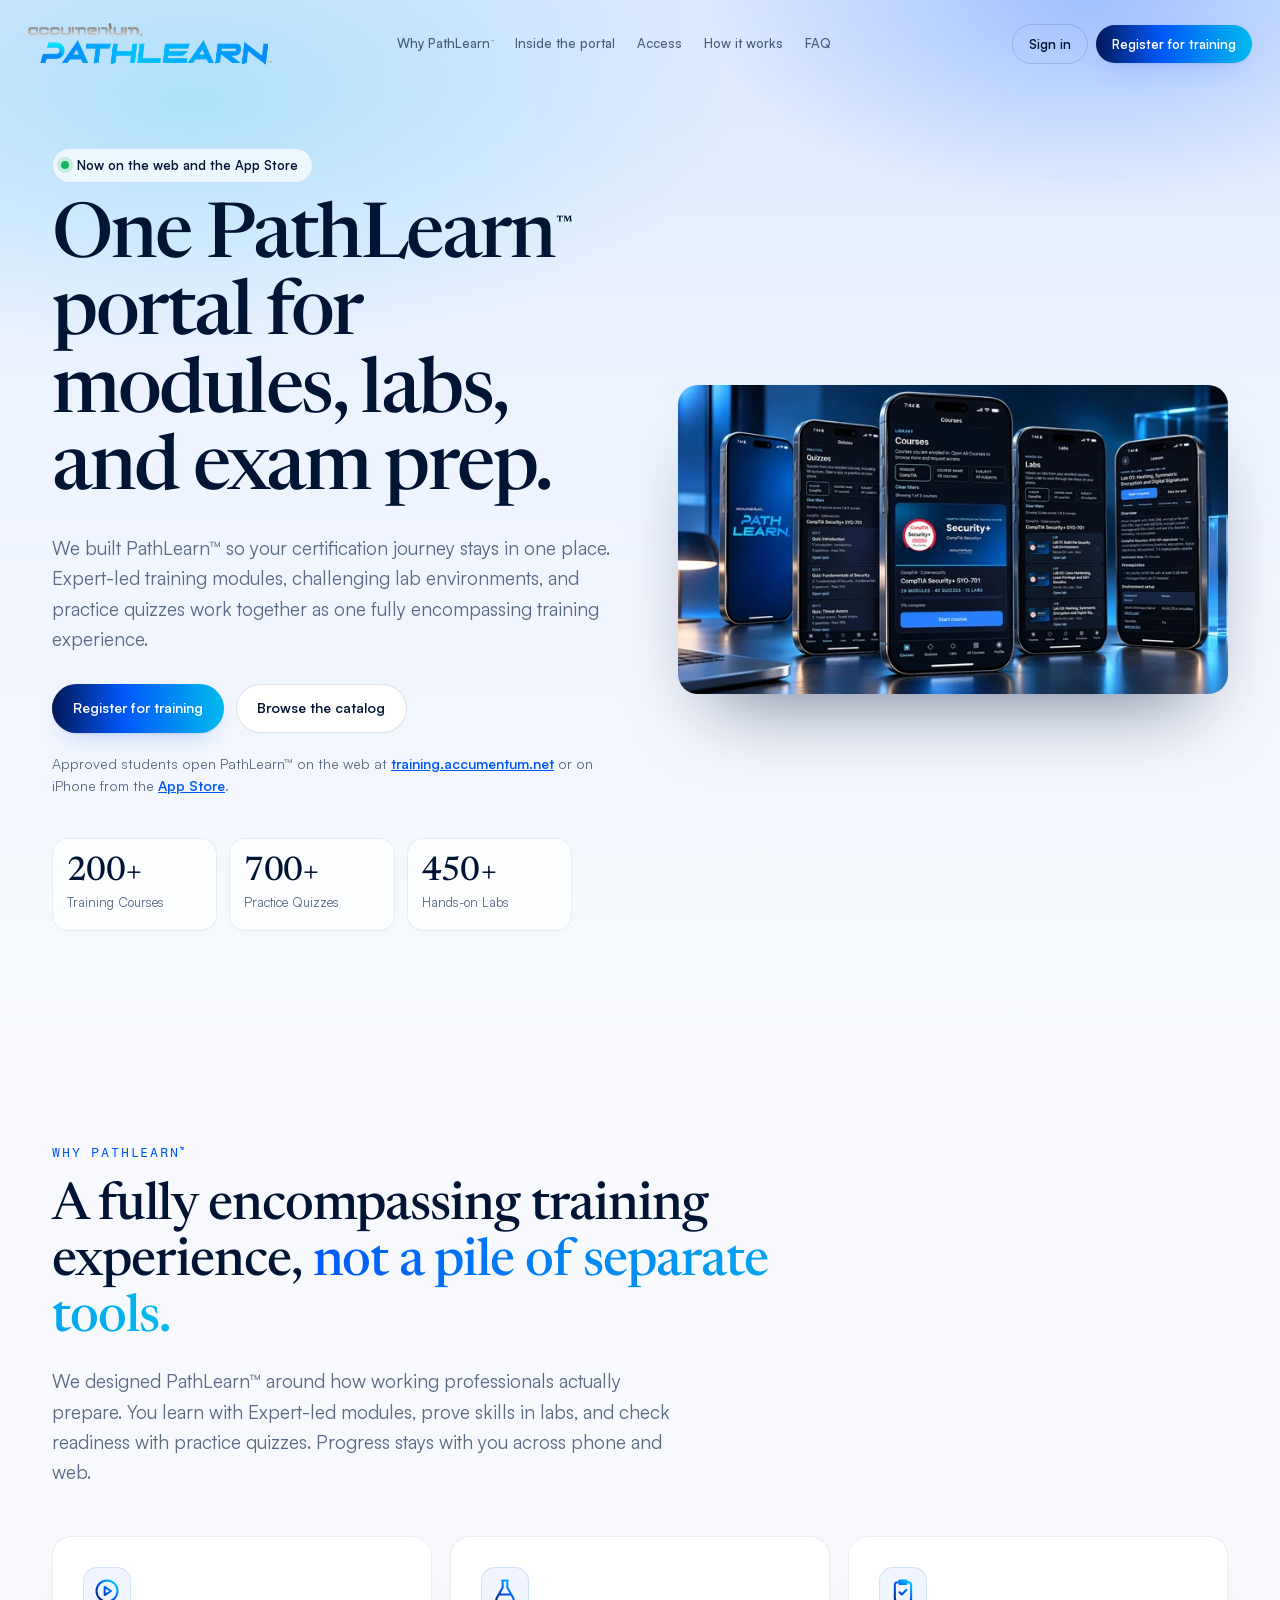
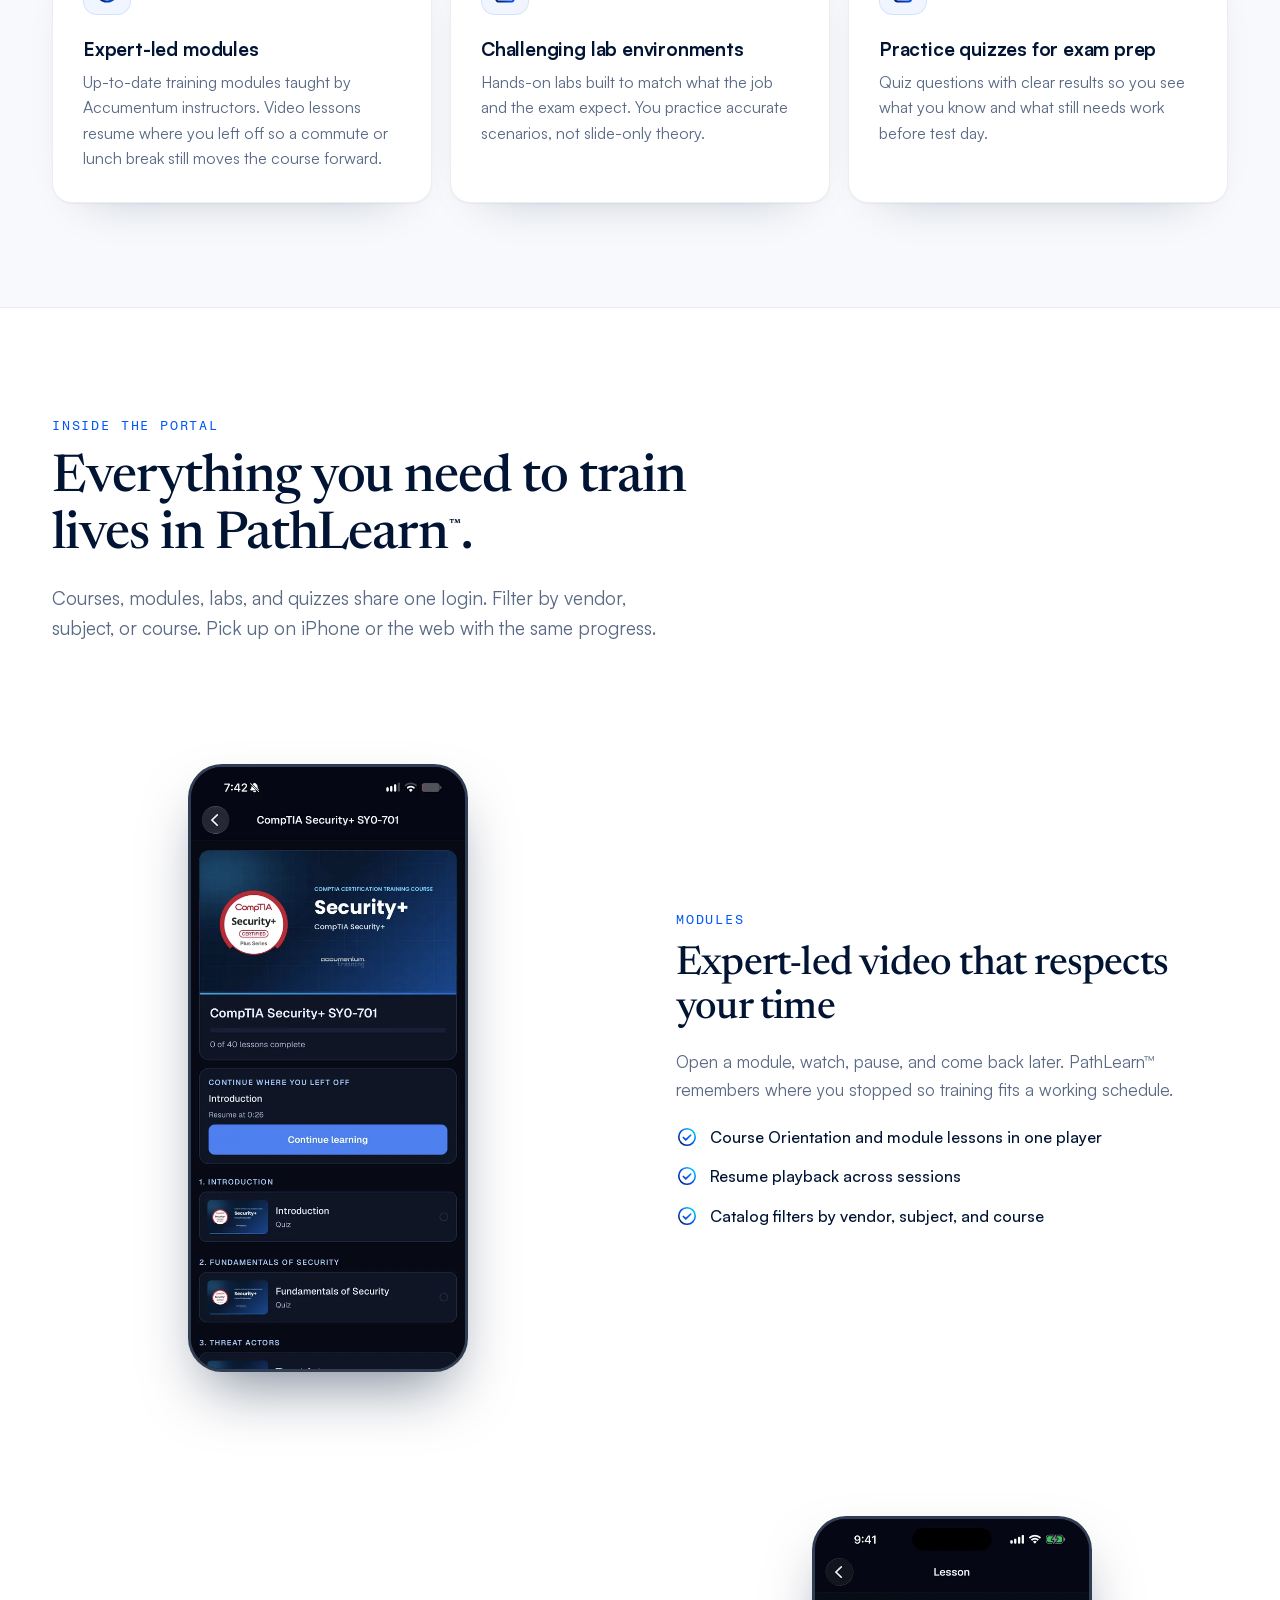
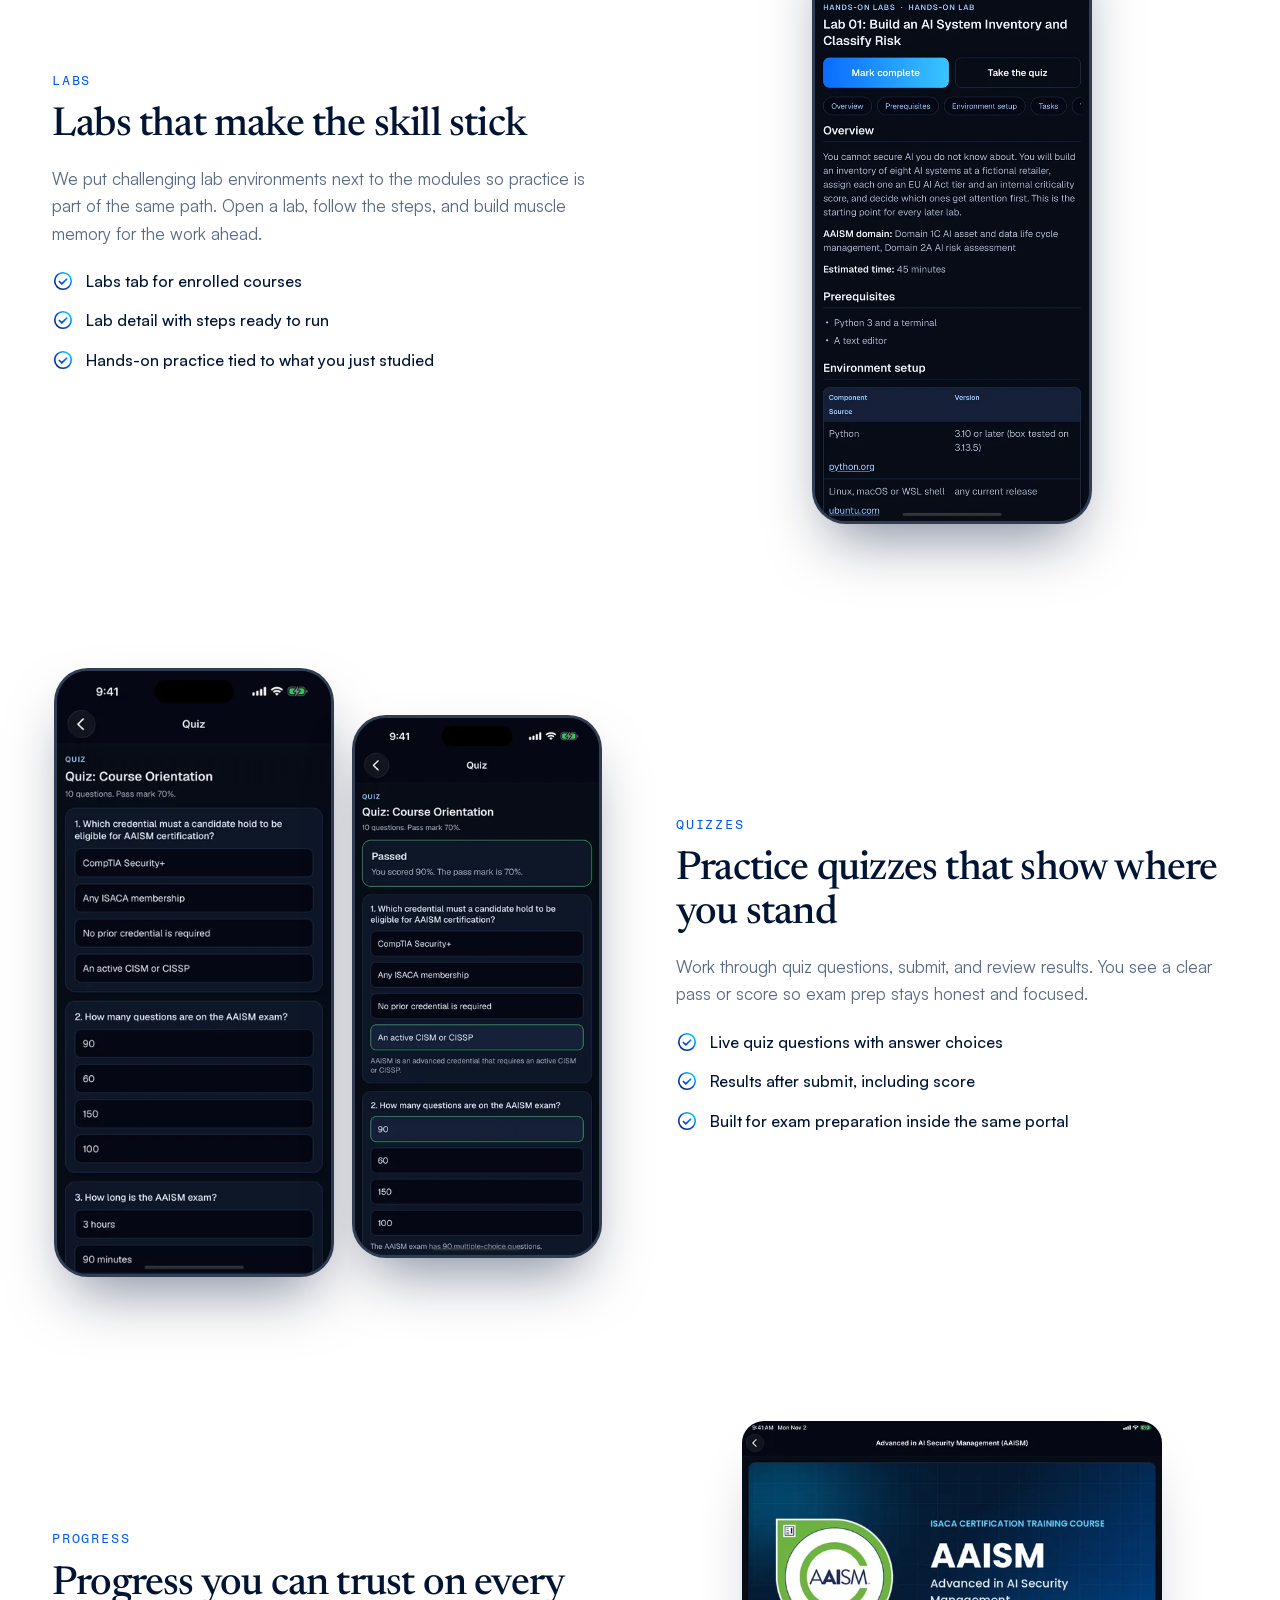
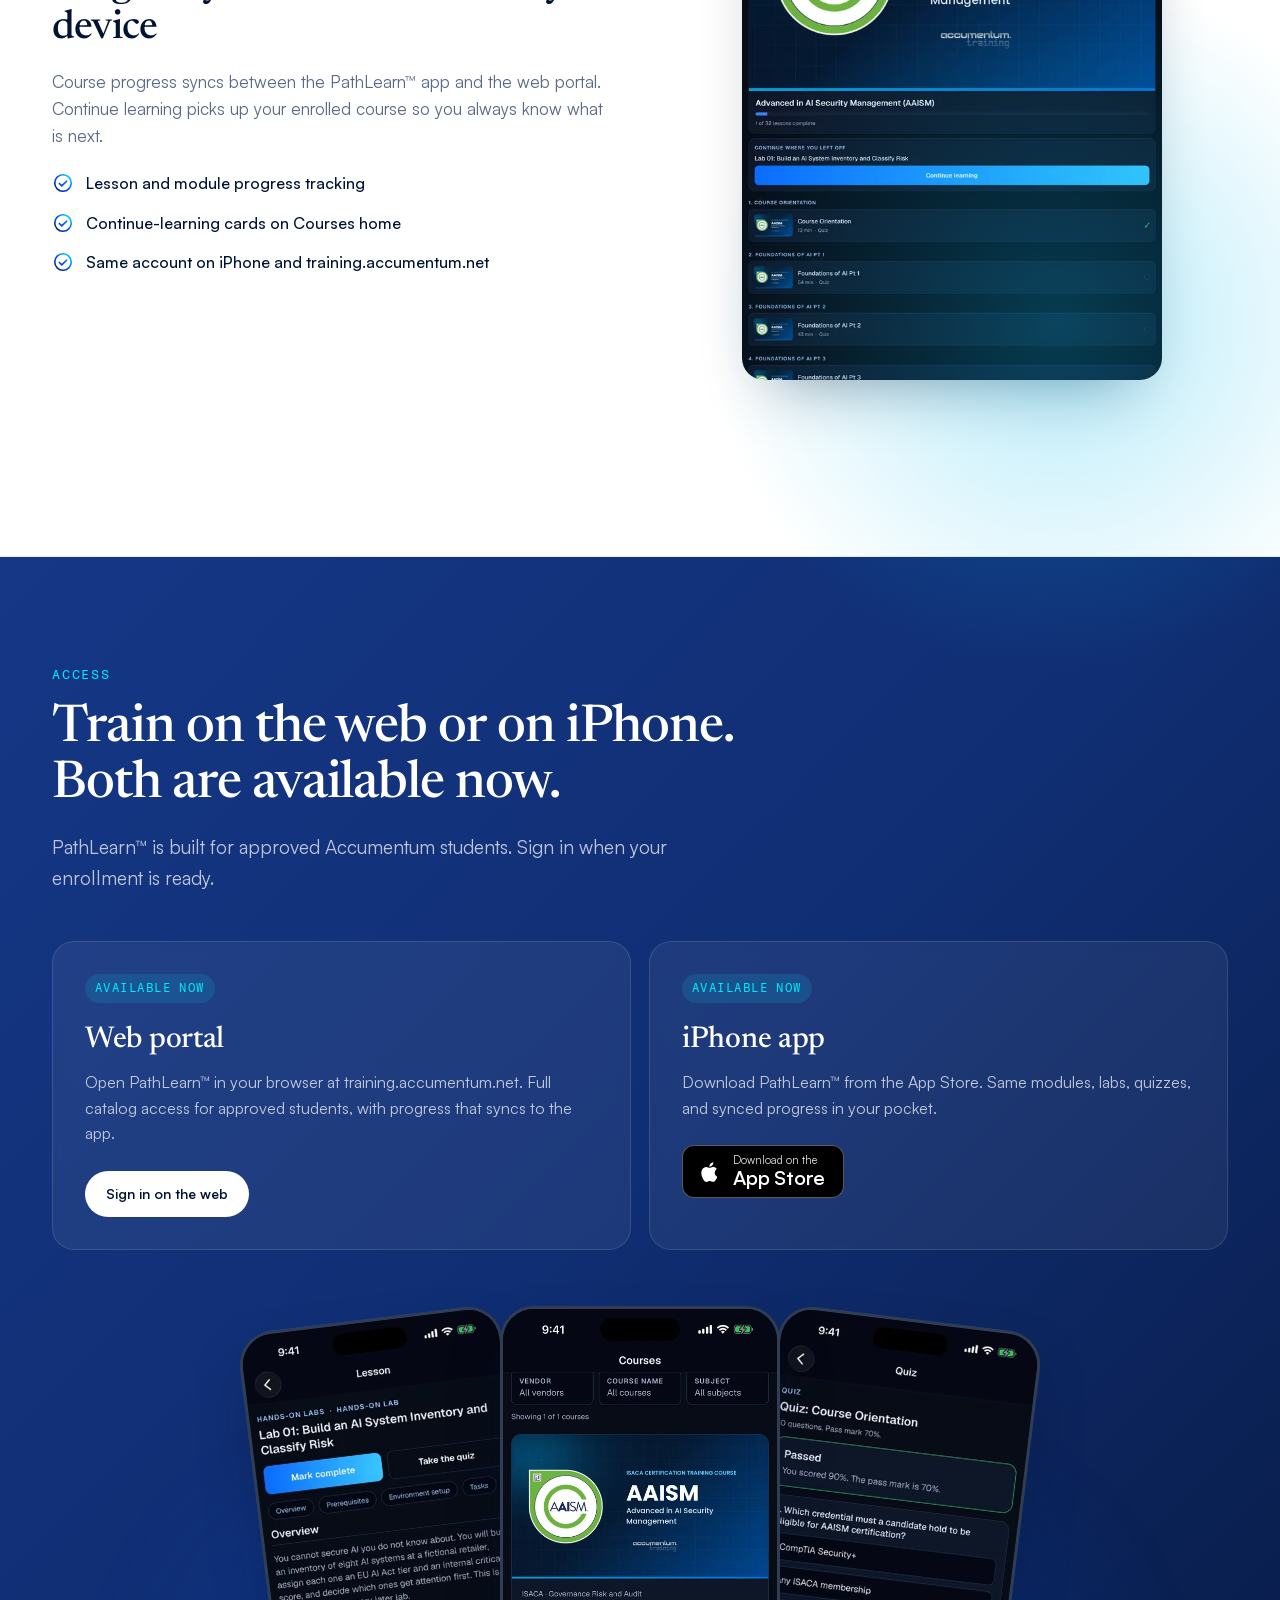
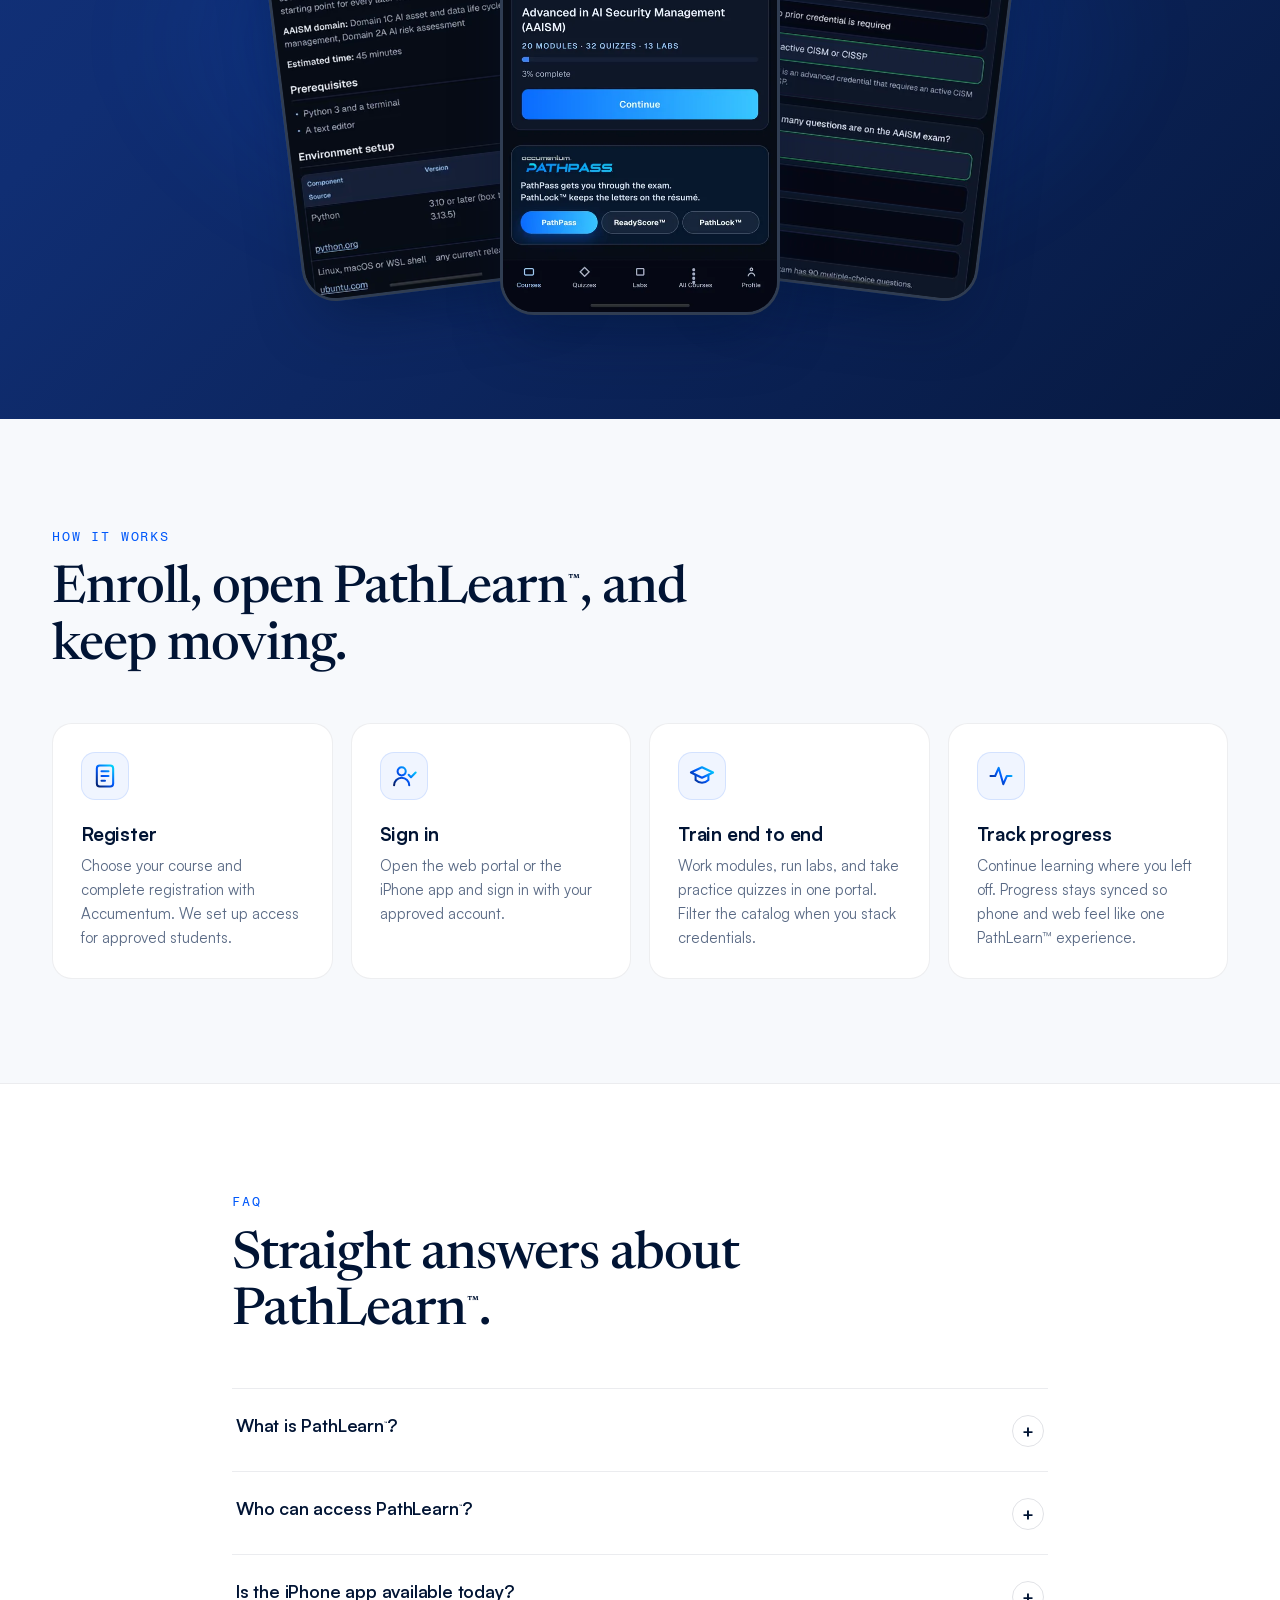
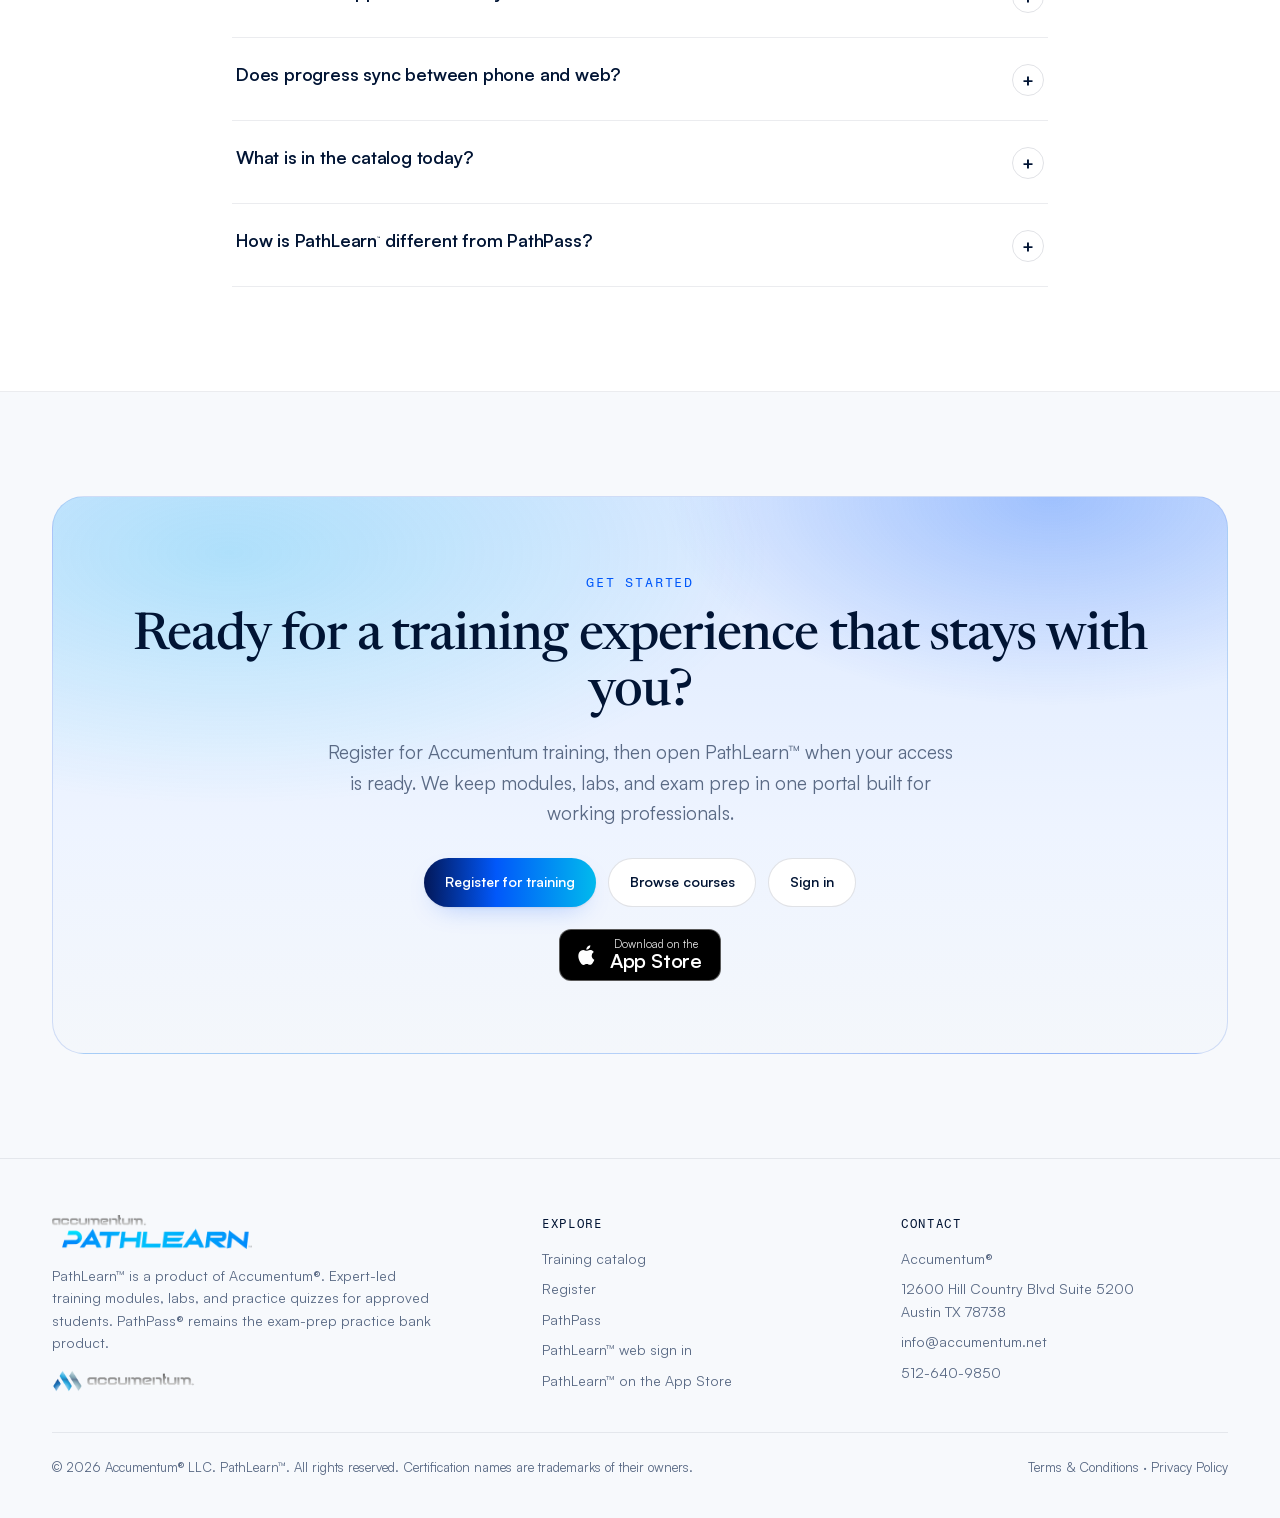
==== commit b7196361: "Fix hero grid: suite image right of title again" ====
--- a/index.html
+++ b/index.html
@@ -21,7 +21,7 @@
 <link rel="apple-touch-icon" href="img/apple-touch-icon.png">
 <link rel="preload" href="fonts/Satoshi-Variable.woff2" as="font" type="font/woff2" crossorigin>
 <link rel="preload" href="fonts/Newsreader-Variable.woff2" as="font" type="font/woff2" crossorigin>
-<link rel="stylesheet" href="styles.css?v=20261108p">
+<link rel="stylesheet" href="styles.css?v=20261108q">
 <script type="application/ld+json">{"@context":"https://schema.org","@type":"MobileApplication","name":"PathLearn","operatingSystem":"iOS","applicationCategory":"EducationalApplication","url":"https://pathlearn.net/","installUrl":"https://apps.apple.com/app/id6825093041","publisher":{"@type":"Organization","name":"Accumentum","url":"https://accumentum.net/"}}</script>
 </head>
 <body>
@@ -198,6 +198,6 @@
   <div class="legal"><span>© <span id="yr">2026</span> Accumentum® LLC. PathLearn™. All rights reserved. Certification names are trademarks of their owners.</span><span><a href="https://accumentum.net/terms-and-conditions/">Terms &amp; Conditions</a> · <a href="https://accumentum.net/privacy-policy/">Privacy Policy</a></span></div>
  </div>
 </footer>
-<script src="main.js?v=20261108p" defer></script>
+<script src="main.js?v=20261108q" defer></script>
 </body>
 </html>
--- a/styles.css
+++ b/styles.css
@@ -97,9 +97,11 @@
 /* hero */
 .hero{background:radial-gradient(900px 420px at 15% 10%,rgba(1,186,237,.22),transparent 60%),radial-gradient(700px 380px at 85% 0%,rgba(1,88,250,.28),transparent 55%),linear-gradient(180deg,#dce9ff 0%,#eef4ff 42%,#f7f9fc 100%);padding:128px 0 96px;overflow:visible}
 @media(min-width:1024px){.hero{padding:148px 0 104px}}
-
-padding:128px 0 96px;overflow:visible}
-.hero-grid{display:grid;gap:56px;align-items:center}@media(min-width:1024px){.hero-grid{grid-template-columns:1.05fr 1fr;gap:40px}}
+.hero-grid{display:grid;gap:40px;align-items:center;grid-template-columns:1fr}
+@media(min-width:900px){.hero-grid{grid-template-columns:minmax(0,1.05fr) minmax(0,1fr);gap:36px;align-items:center}}
+@media(min-width:1024px){.hero-grid{gap:48px}}
+.hero-suite{min-width:0;width:100%}
+.hero-suite .suite-hero{width:100%;height:auto;display:block}
 .hero h1{font-family:var(--display);font-weight:500;font-size:clamp(42px,6vw,76px);line-height:1.02;letter-spacing:-.03em;margin:18px 0 22px}
 .pill{display:inline-flex;align-items:center;gap:8px;padding:6px 14px 6px 8px;border-radius:999px;background:rgba(255,255,255,.7);border:1px solid rgba(1,88,250,.15);font-size:13px;font-weight:600}
 .pill .dot{width:8px;height:8px;border-radius:50%;background:#16b364;box-shadow:0 0 0 4px rgba(22,179,100,.18)}
@@ -182,9 +184,8 @@
 .step .n{display:none}
 .ms-icon{display:block}
 
-.hero-suite{position:relative;display:flex;justify-content:center;align-items:center;min-height:280px}
-.suite-hero{margin:0;width:100%;max-width:620px;border-radius:20px;box-shadow:0 40px 80px -36px rgba(1,20,52,.55)}
-@media(min-width:1024px){.suite-hero{max-width:100%}}
+.hero-suite{position:relative;display:flex;justify-content:center;align-items:center;min-height:0}
+.suite-hero{margin:0;width:100%;max-width:100%;border-radius:20px;box-shadow:0 40px 80px -36px rgba(1,20,52,.55)}
 .stage-lower{margin-top:56px;min-height:540px;overflow:visible}
 .stage-lower .phone.main{width:min(280px,52vw);z-index:3;position:relative}
 .stage-lower .phone.side{width:min(264px,48vw);z-index:1;opacity:1}
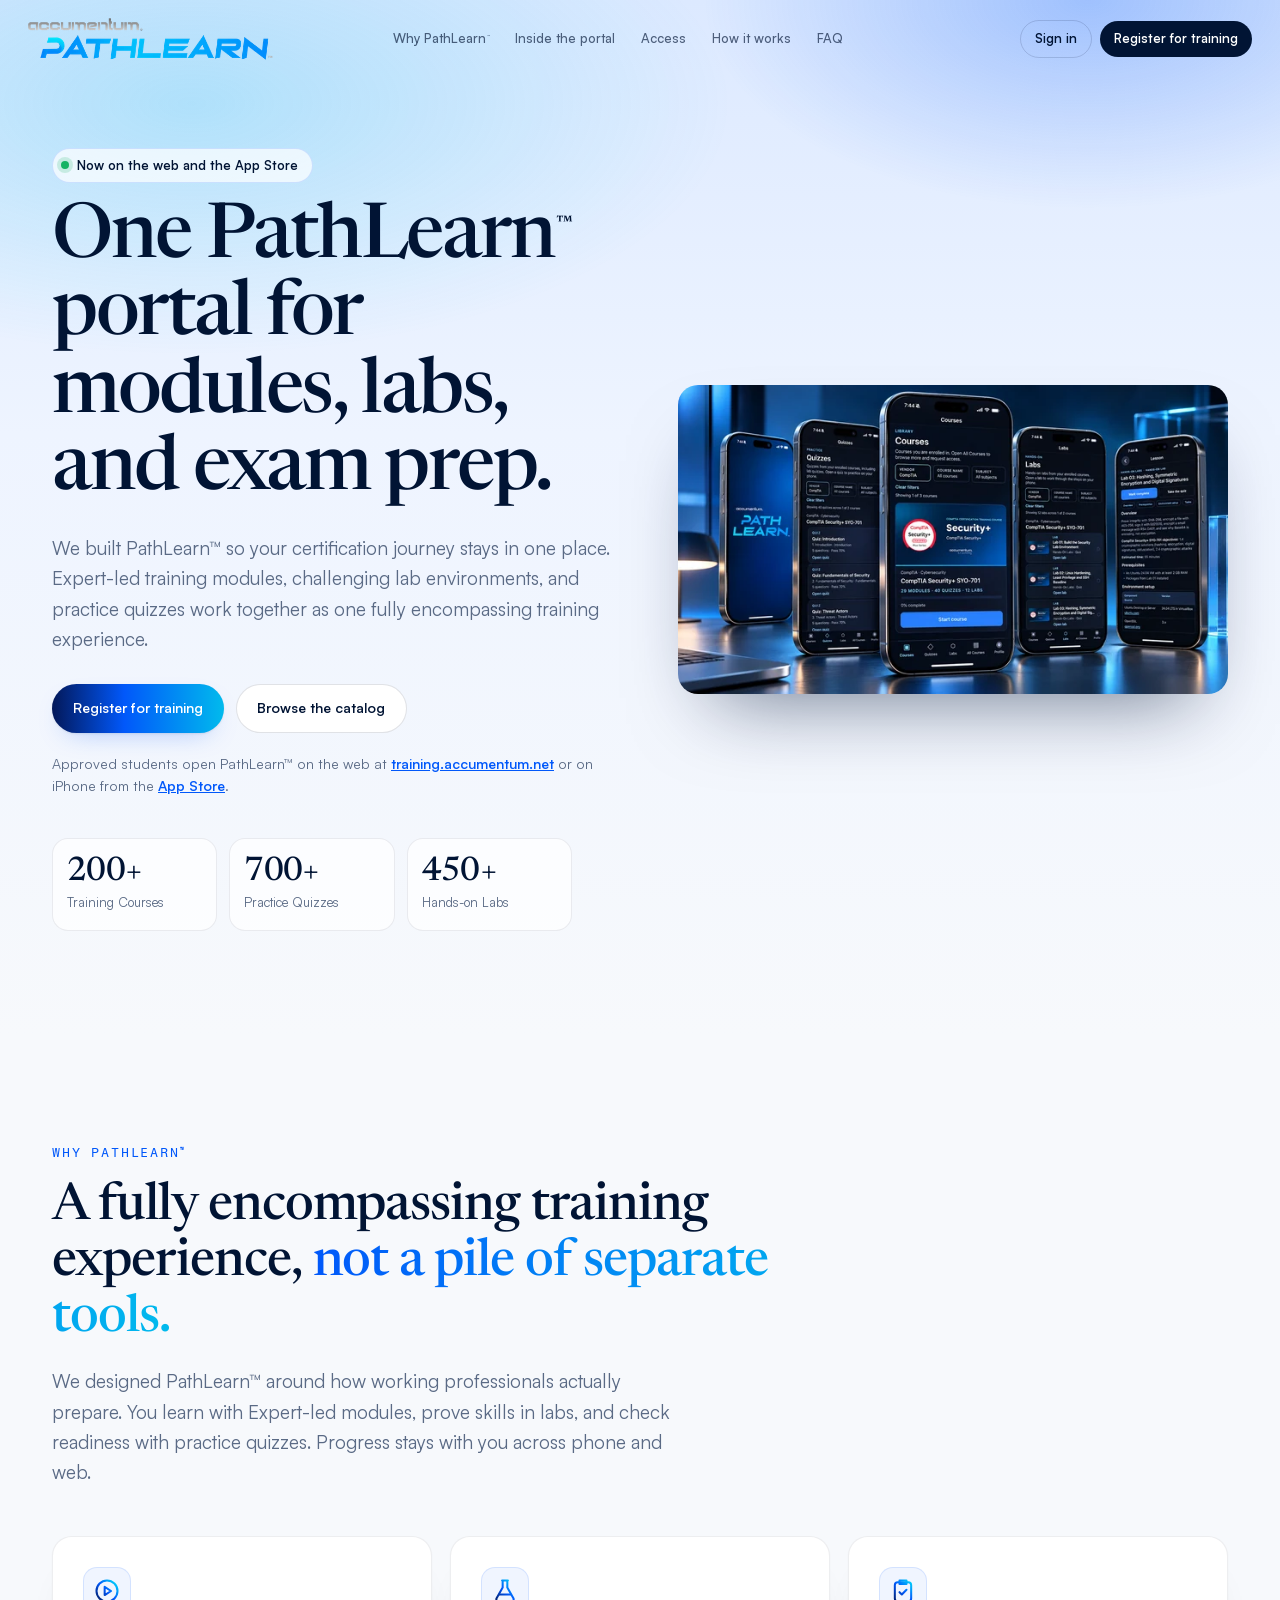
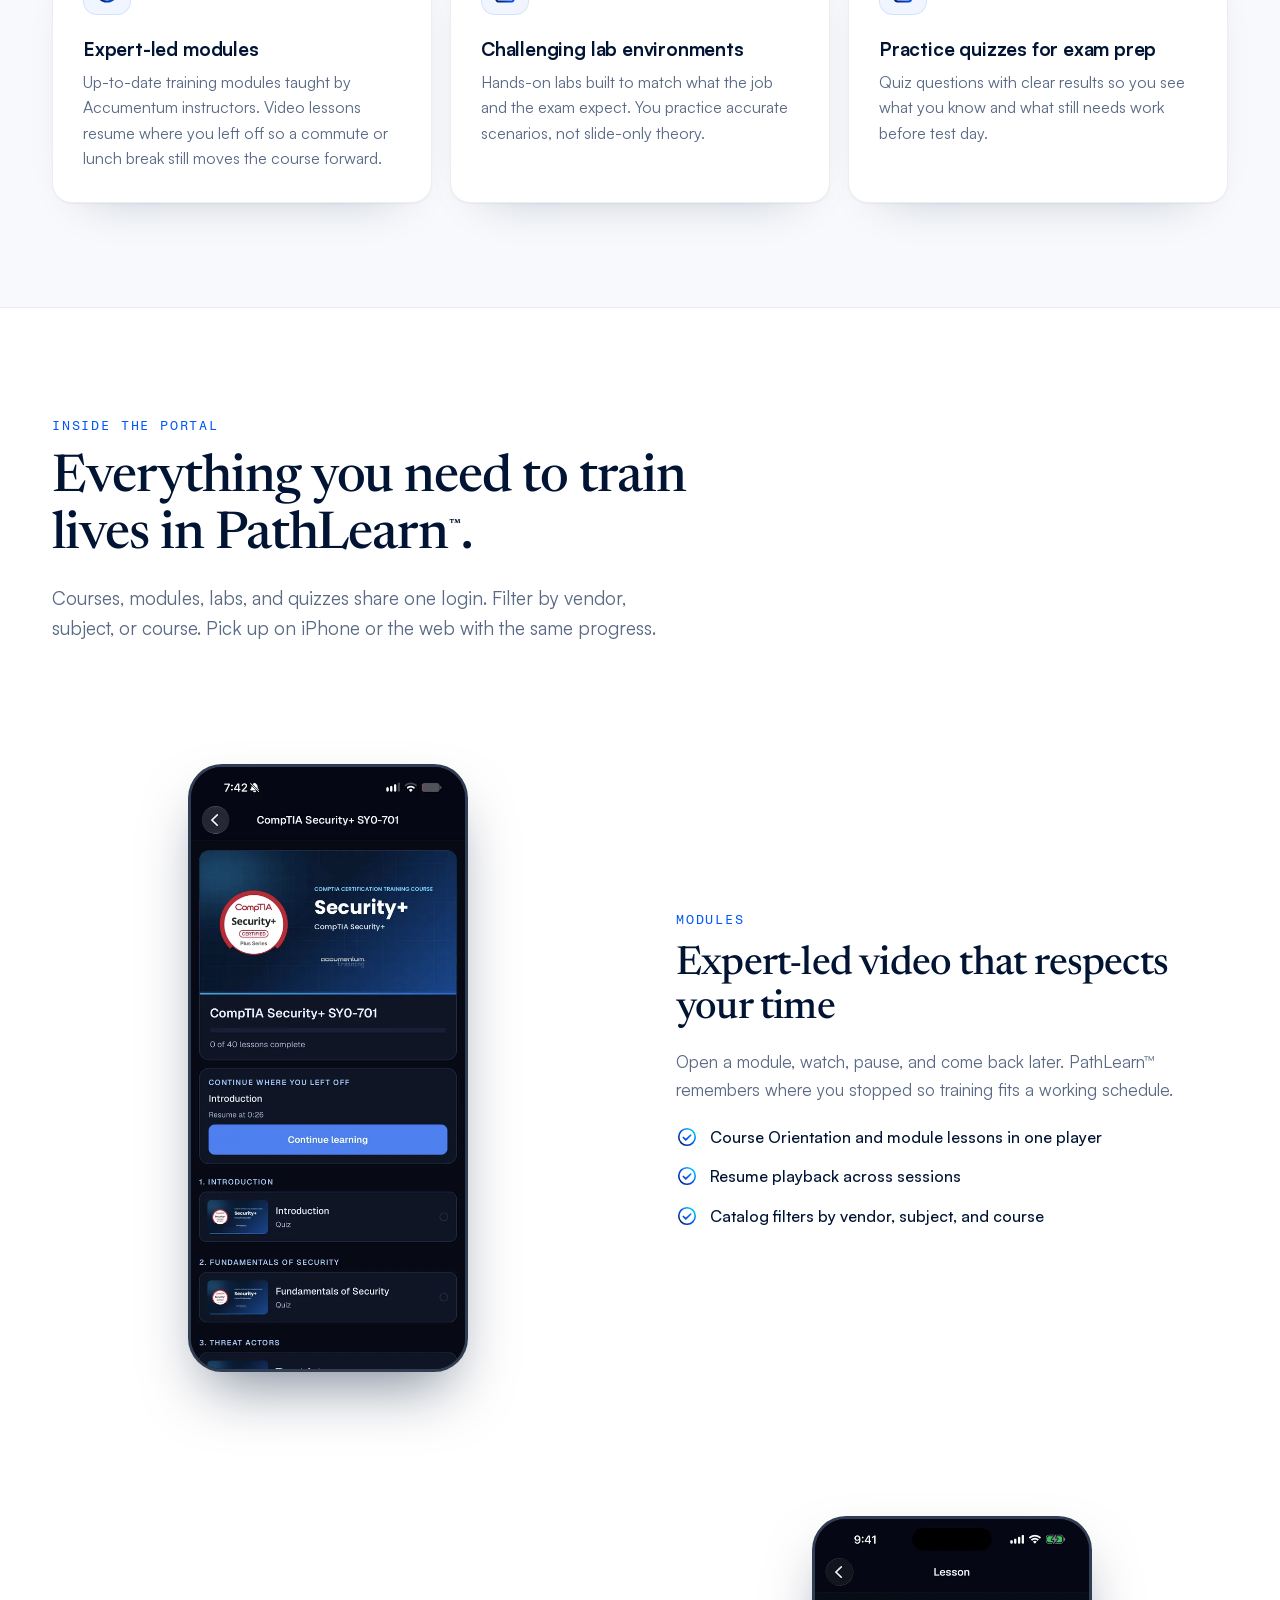
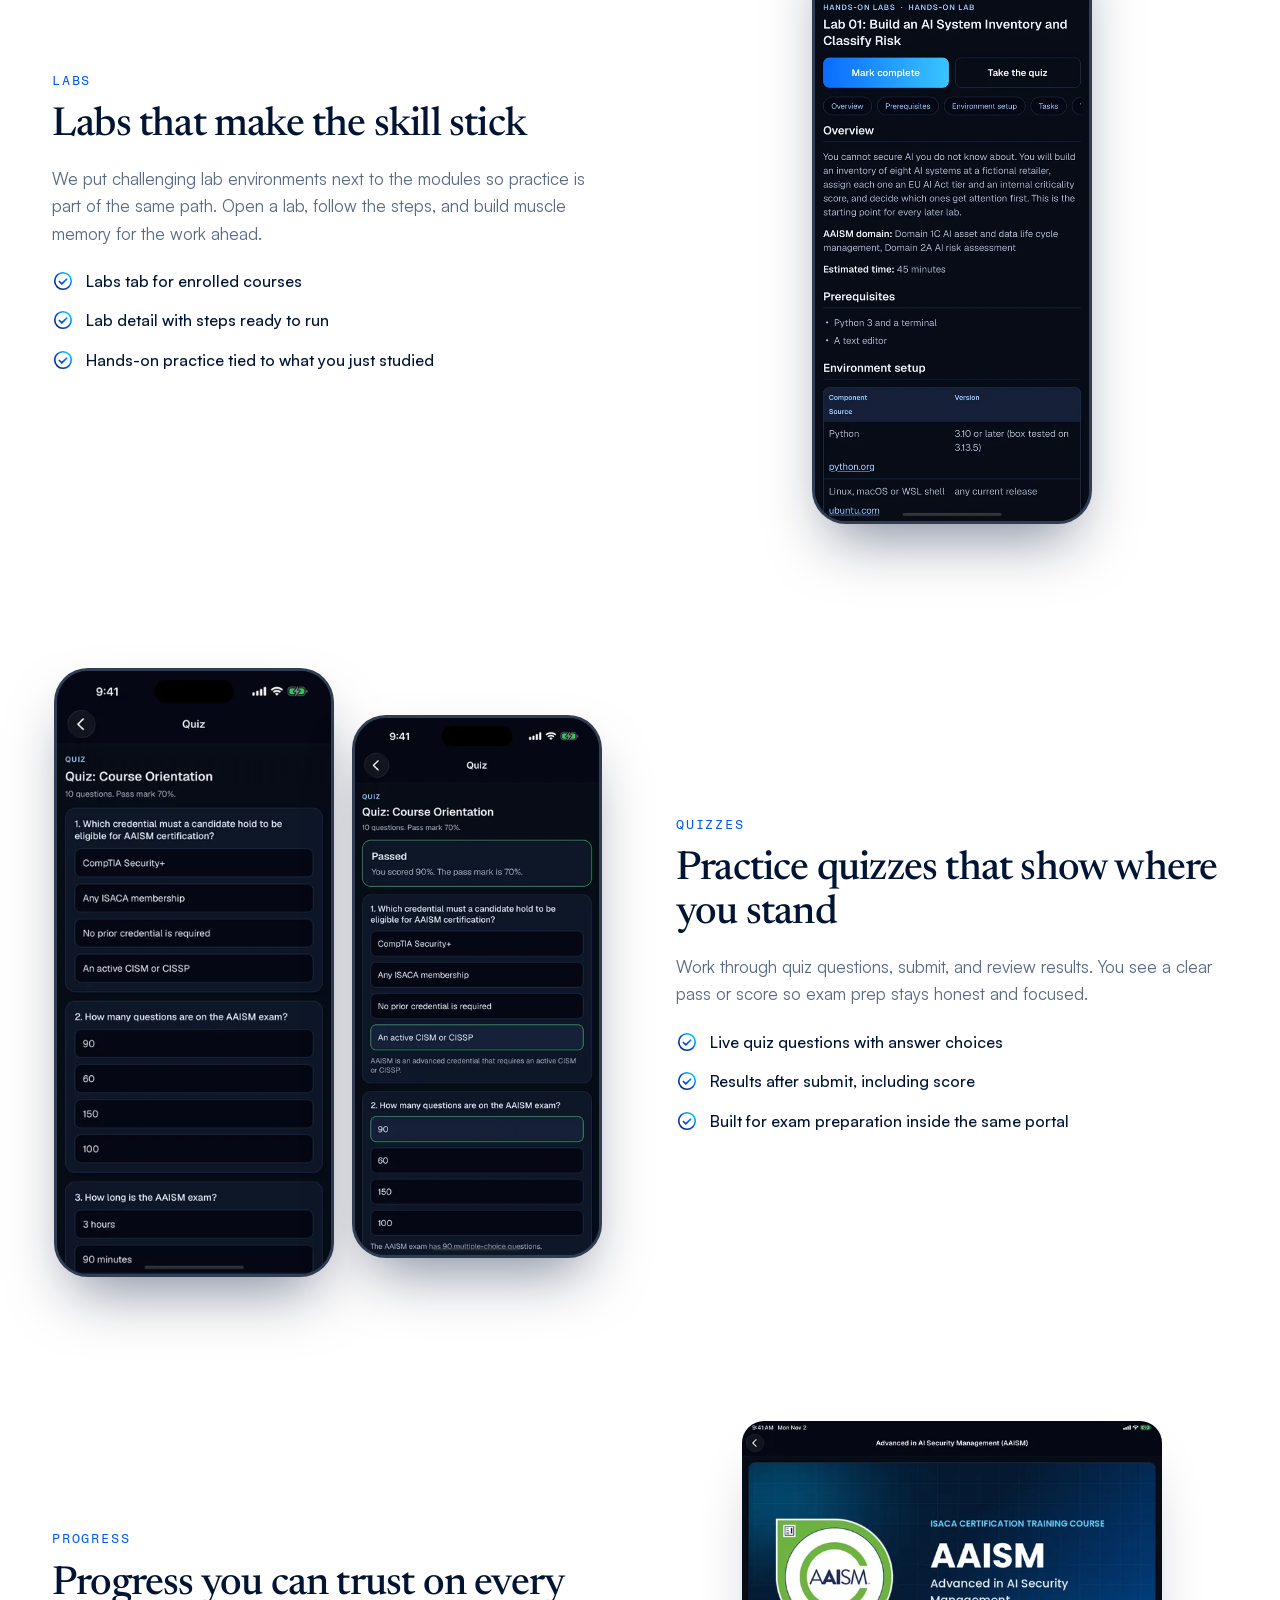
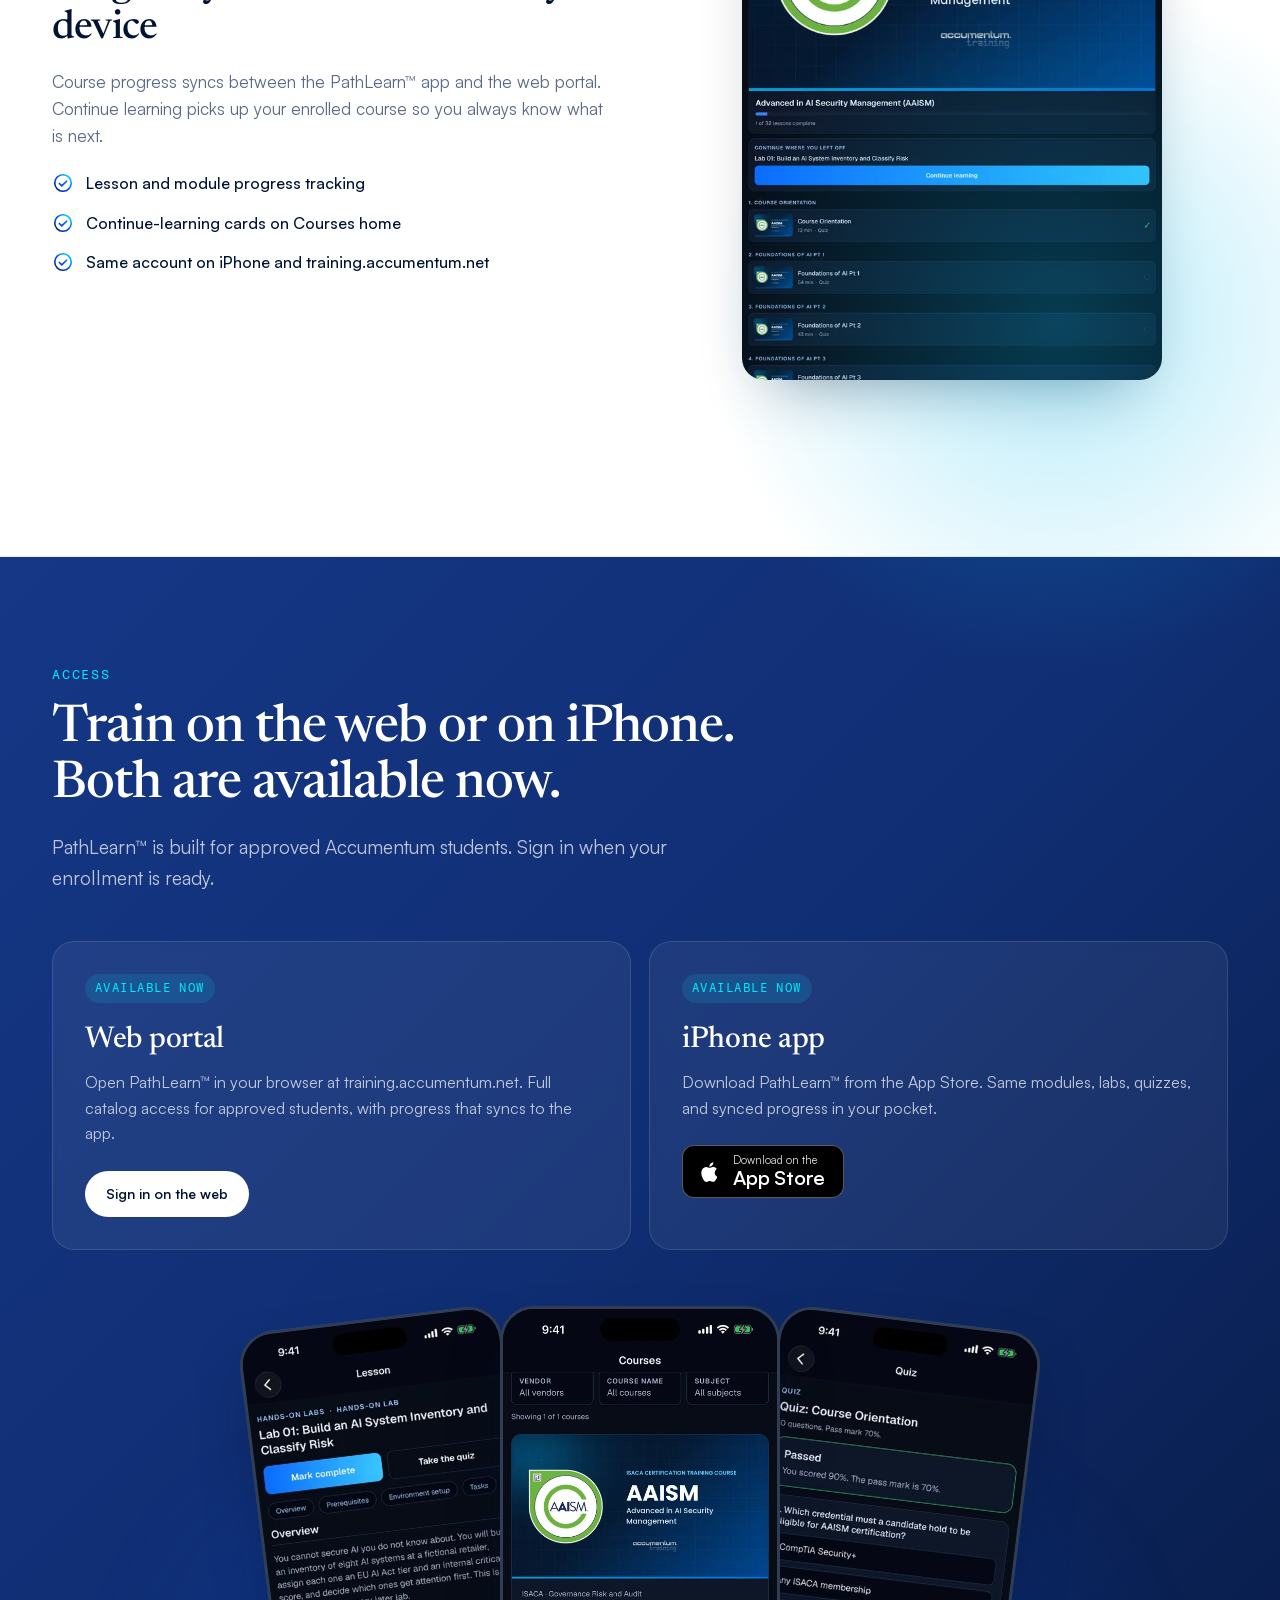
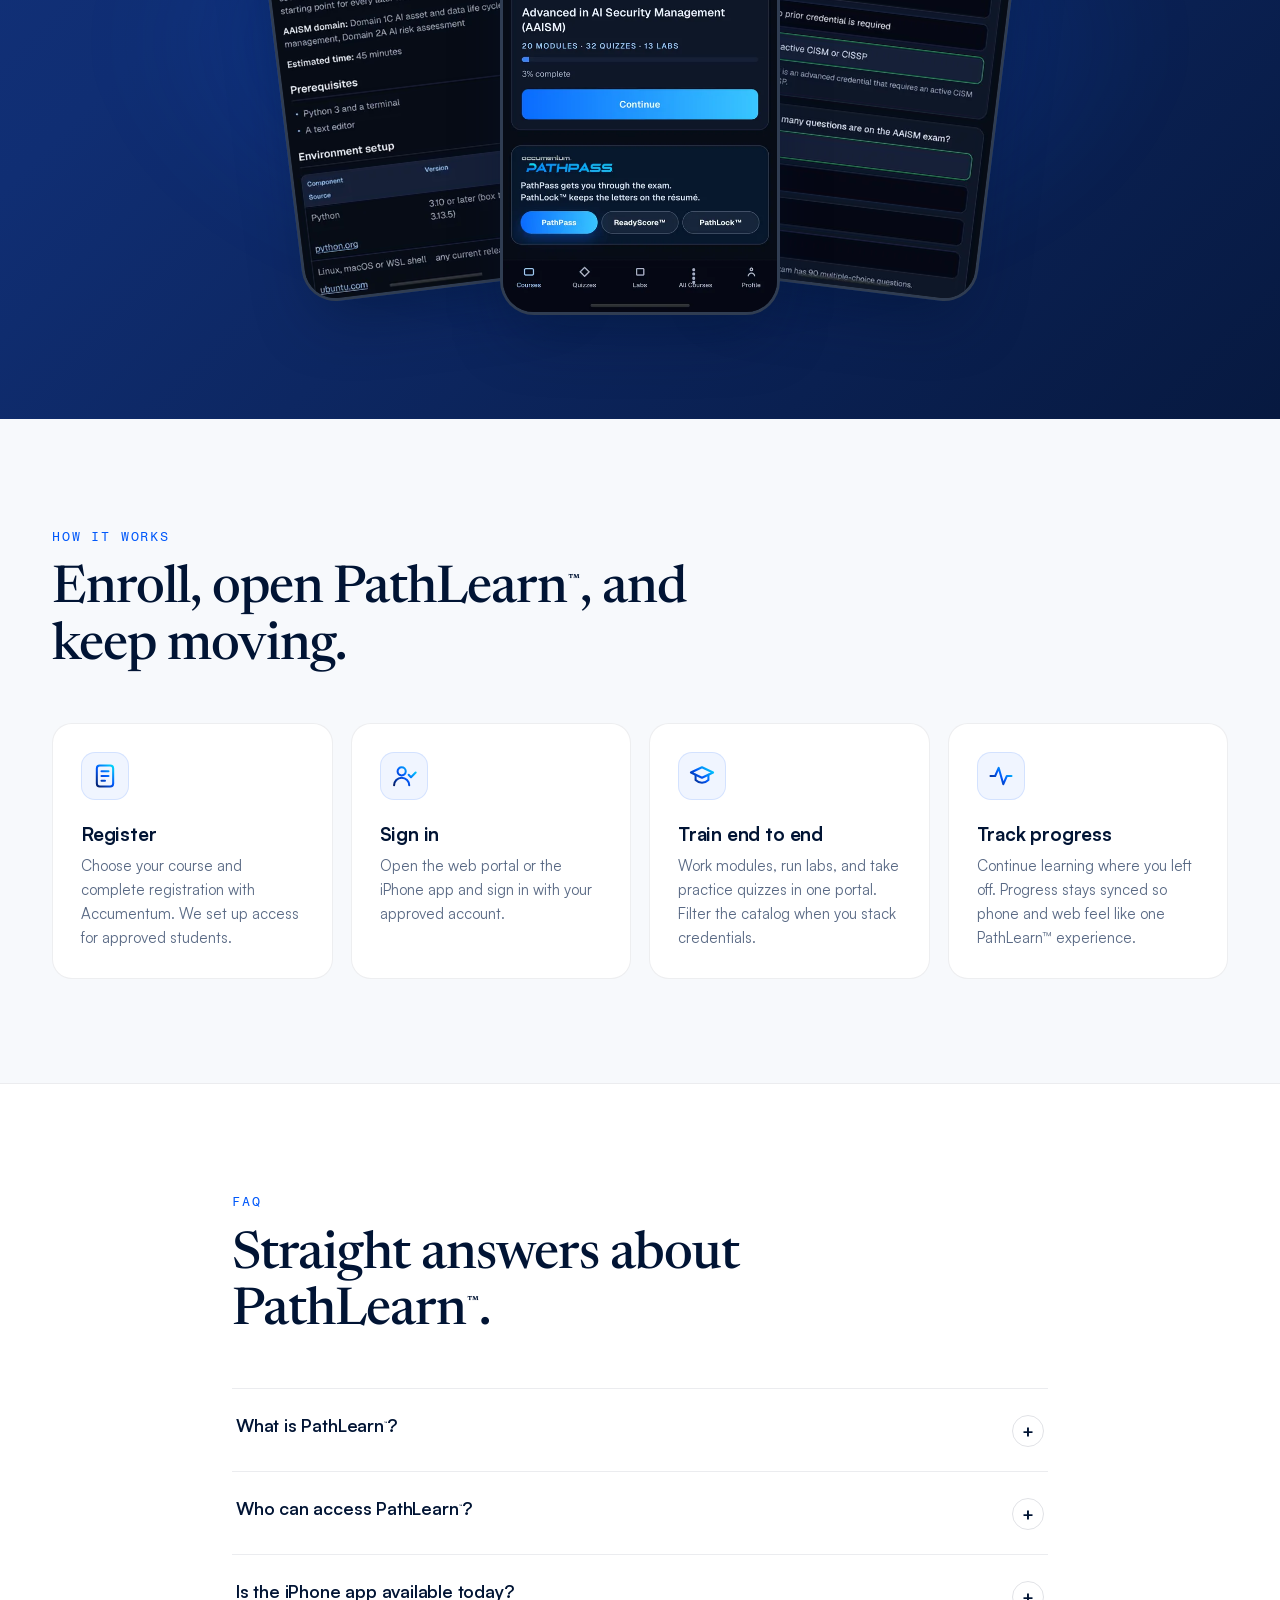
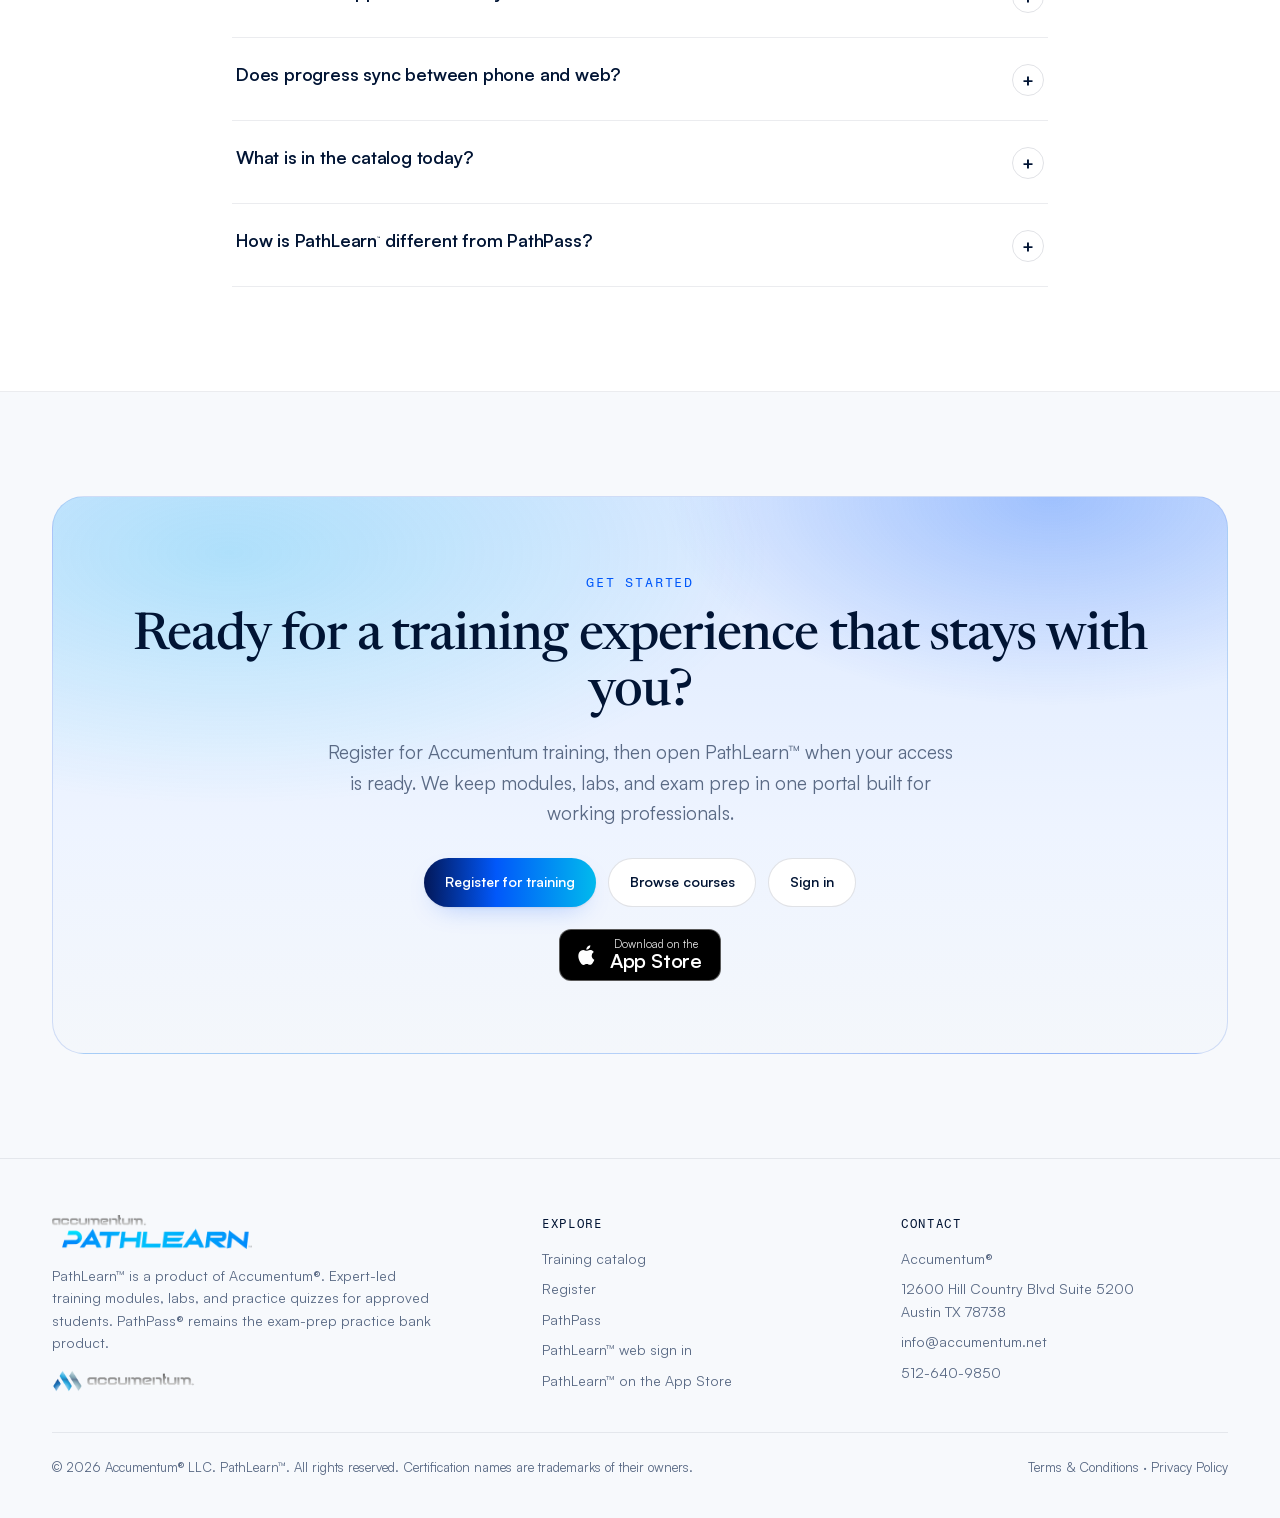
==== commit ba75a74d: "Fix header pill containing block and match MeritSOLV navigation geometry" ====
--- a/index.html
+++ b/index.html
@@ -21,19 +21,19 @@
 <link rel="apple-touch-icon" href="img/apple-touch-icon.png">
 <link rel="preload" href="fonts/Satoshi-Variable.woff2" as="font" type="font/woff2" crossorigin>
 <link rel="preload" href="fonts/Newsreader-Variable.woff2" as="font" type="font/woff2" crossorigin>
-<link rel="stylesheet" href="styles.css?v=20261108q">
+<link rel="stylesheet" href="styles.css?v=20261108r">
 <script type="application/ld+json">{"@context":"https://schema.org","@type":"MobileApplication","name":"PathLearn","operatingSystem":"iOS","applicationCategory":"EducationalApplication","url":"https://pathlearn.net/","installUrl":"https://apps.apple.com/app/id6825093041","publisher":{"@type":"Organization","name":"Accumentum","url":"https://accumentum.net/"}}</script>
 </head>
 <body>
 <a class="skip" href="#main">Skip to content</a>
 <div class="hdr-outer" id="hdr-outer">
 <header class="hdr" id="hdr">
- <span class="hdr-pill" aria-hidden="true"></span>
  <div class="hdr-row">
+  <span class="hdr-pill" aria-hidden="true"></span>
   <a class="brand" href="/" aria-label="PathLearn home"><img class="brand-logo" src="img/pathlearn-logo-header.webp" srcset="img/pathlearn-logo-header.webp 1x, img/pathlearn-logo-hires.webp 2x" alt="PathLearn™" width="470" height="80"></a>
   <nav class="nav" aria-label="Primary"><a href="#why">Why PathLearn<span class="tm">™</span></a><a href="#inside">Inside the portal</a><a href="#access">Access</a><a href="#how">How it works</a><a href="#faq">FAQ</a></nav>
-  <div class="hdr-cta"><a class="btn btn-ghost" href="https://training.accumentum.net/login">Sign in</a><a class="btn btn-primary" href="https://accumentum.net/registration/">Register for training</a></div>
-  <button class="menu-btn" type="button" aria-expanded="false" aria-controls="mnav" aria-label="Open menu"><svg viewBox="0 0 24 24" fill="none" stroke="currentColor" stroke-width="2" stroke-linecap="round" aria-hidden="true"><path d="M4 7h16M4 12h16M4 17h16"/></svg></button>
+  <div class="hdr-cta"><a class="header-action header-signin" href="https://training.accumentum.net/login">Sign in</a><a class="header-action header-register" href="https://accumentum.net/registration/">Register for training</a></div>
+  <button class="menu-btn" type="button" aria-expanded="false" aria-controls="mnav" aria-label="Open menu"><span class="menu-lines" aria-hidden="true"><span></span><span></span></span></button>
  </div>
 </header>
 </div>
@@ -198,6 +198,6 @@
   <div class="legal"><span>© <span id="yr">2026</span> Accumentum® LLC. PathLearn™. All rights reserved. Certification names are trademarks of their owners.</span><span><a href="https://accumentum.net/terms-and-conditions/">Terms &amp; Conditions</a> · <a href="https://accumentum.net/privacy-policy/">Privacy Policy</a></span></div>
  </div>
 </footer>
-<script src="main.js?v=20261108q" defer></script>
+<script src="main.js?v=20261108r" defer></script>
 </body>
 </html>
--- a/styles.css
+++ b/styles.css
@@ -25,74 +25,61 @@
 .btn-ghost{color:var(--navy);border:1px solid rgba(1,20,52,.14);background:transparent;min-height:40px;font-size:13px;padding:.55rem 1rem}
 @media(hover:hover) and (pointer:fine){.btn:hover{transform:scale(1.03)}.btn-primary:hover{background-image:linear-gradient(90deg,#02144f 0%,#0146d4 42%,#00a8d6 100%);box-shadow:0 10px 28px -12px rgba(1,88,250,.55)}.btn-secondary:hover{border-color:rgba(1,88,250,.35);box-shadow:0 8px 24px -14px rgba(1,88,250,.45)}.btn-ghost:hover{background:rgba(1,20,52,.03)}}
 .btn:focus-visible,a:focus-visible,button:focus-visible{outline:none;box-shadow:0 0 0 3px rgba(1,88,250,.35);border-radius:999px}
-/* header — MeritSOLV Header.tsx: top-4, w-[min(1320px,calc(100%-2rem))], px-3 py-2 */
-.hdr-outer{position:fixed;inset:0 0 auto 0;z-index:50;pointer-events:none}
-.hdr{pointer-events:none;padding:16px 0 0;transition:none}
-/* keep equal outer top inset when compact (MeritSOLV top-4 stays) */
-.hdr.compact{padding:16px 0 0}
-.hdr-row{
-  pointer-events:auto;position:relative;z-index:1;
-  display:flex;align-items:center;justify-content:space-between;gap:12px;
-  box-sizing:border-box;
-  width:min(1320px,calc(100% - 2rem));
-  max-width:min(1320px,calc(100% - 2rem));
-  margin:0 auto;
-  /* MeritSOLV px-3 py-2 — equal top/bottom */
-  padding:8px 12px;
-  border-radius:9999px;
-  min-height:0;
-}
-.hdr-pill{
-  position:absolute;inset:0;border-radius:9999px;
-  border:1px solid rgba(1,20,52,.08);
-  background:rgba(255,255,255,.70);
-  box-shadow:0 8px 30px rgba(1,20,52,.08);
-  backdrop-filter:blur(24px) saturate(1.5);-webkit-backdrop-filter:blur(24px) saturate(1.5);
-  opacity:0;transform:scale(1.04,1.25);
-  transition:transform 420ms var(--ease),opacity 420ms var(--ease);
-  pointer-events:none;z-index:0;
-}
-.hdr.compact .hdr-pill,.hdr.menu-open .hdr-pill{opacity:1;transform:scale(1)}
-.hdr-row > *{position:relative;z-index:1}
-.brand{
-  display:inline-flex;align-items:center;gap:10px;text-decoration:none;flex:none;
-  transform-origin:left center;transform:scale(1.3);
-  transition:transform 420ms var(--ease);will-change:transform;
-  line-height:0; /* avoid extra ascent making pill look top-heavy */
-}
-.hdr.compact .brand,.hdr.menu-open .brand{transform:scale(1)}
-.brand-logo{height:27px;width:auto;display:block;vertical-align:middle}
-@media(min-width:960px){.brand-logo{height:32px}}
+/* Header port of MeritSOLV Header.tsx. Geometry belongs to the row, not
+   the viewport wrapper. Deliberately independent of .wrap and .btn. */
+.hdr-outer{position:fixed;inset:16px 0 auto;z-index:50;pointer-events:none}
+.hdr{pointer-events:none;line-height:1.5}
+.hdr-row{position:relative;isolation:isolate;pointer-events:auto;display:flex;flex-wrap:nowrap;align-items:center;justify-content:space-between;gap:8px;width:min(1320px,calc(100% - 2rem));margin:0 auto;padding:8px 12px;transform:translateY(-4px);will-change:transform}
+.hdr-pill{position:absolute;inset:0;z-index:-1;border-radius:9999px;border:1px solid rgba(1,20,52,.08);background:rgba(255,255,255,.7);box-shadow:0 8px 30px rgba(1,20,52,.08);backdrop-filter:blur(24px) saturate(1.5);-webkit-backdrop-filter:blur(24px) saturate(1.5);opacity:0;transform:scale(1.04,1.25);pointer-events:none;will-change:transform,opacity}
+.hdr .brand{display:inline-flex;flex-shrink:0;align-items:center;text-decoration:none;line-height:0;transform-origin:left center;transform:translateX(calc(var(--nav-dx,0px) * -1)) scale(1.3);will-change:transform}
+.hdr .brand-logo{height:32px;width:auto;display:block}
+.hdr .nav{display:flex;flex-wrap:nowrap;align-items:center;gap:2px;margin-left:32px}
+.hdr .nav a{white-space:nowrap;border-radius:9999px;padding:8px 6px;font-size:12.5px;line-height:1.5;font-weight:500;color:rgba(1,20,52,.65);text-decoration:none;transition:background .2s,color .2s}
+.hdr .nav a:hover{background:rgba(1,20,52,.04);color:var(--navy)}
+.hdr .hdr-cta{display:flex;flex-shrink:0;flex-wrap:nowrap;align-items:center;gap:8px;transform:translateX(var(--nav-dx,0px));will-change:transform}
+.hdr .header-action{display:inline-flex;flex-shrink:0;align-items:center;justify-content:center;white-space:nowrap;border-radius:9999px;padding:8px 12px;font-size:12.5px;line-height:1.5;font-weight:600;text-decoration:none;transition:transform .2s,background .2s,opacity .2s}
+.hdr .header-signin{border:1px solid rgba(1,20,52,.14);color:var(--navy)}
+.hdr .header-signin:hover{background:rgba(1,20,52,.03);transform:scale(1.03)}
+.hdr .header-register{background:var(--navy);color:#fff}
+.hdr .header-register:hover{opacity:.95}
+.hdr .menu-btn{display:none}
+.hdr.ready .hdr-row,.hdr.ready .brand,.hdr.ready .hdr-cta,.hdr.ready .hdr-pill{transition:transform 420ms var(--ease),opacity 420ms var(--ease)}
+.hdr.compact .hdr-row{transform:translateY(0)}
+.hdr.compact .hdr-pill{opacity:1;transform:scale(1)}
+.hdr.compact .brand{transform:translateX(0) scale(1)}
+.hdr.compact .hdr-cta{transform:translateX(0)}
+@media(min-width:1280px){
+  .hdr .nav{margin-left:0;gap:6px}
+  .hdr .nav a{padding-inline:10px;font-size:13px}
+  .hdr .header-action{padding-inline:14px;font-size:13px}
+}
+@media(min-width:1536px){
+  .hdr .nav{gap:12px}
+  .hdr .nav a{padding-inline:14px;font-size:14px}
+  .hdr .hdr-cta{gap:12px}
+  .hdr .header-action{padding:10px 16px;font-size:14px}
+}
+/* MeritSOLV uses a separate full-width 80px mobile bar below lg. */
+@media(max-width:1023px){
+  .hdr-outer{top:0}
+  .hdr-row{width:100%;margin:0;padding:16px 20px;transform:none}
+  .hdr .brand{min-height:48px;transform:scale(1.3)}
+  .hdr .brand-logo{height:28px}
+  .hdr .nav,.hdr .hdr-cta{display:none}
+  .hdr .menu-btn{display:flex;flex-shrink:0;align-items:center;justify-content:center;width:48px;height:48px;padding:0;border-radius:9999px;border:1px solid rgba(1,20,52,.1);background:transparent;color:var(--navy);cursor:pointer;touch-action:manipulation}
+  .hdr .menu-lines{display:flex;width:16px;flex-direction:column;gap:6px}
+  .hdr .menu-lines span{height:2px;width:100%;border-radius:9999px;background:currentColor;transition:transform 150ms ease}
+  .hdr .menu-btn[aria-expanded="true"] .menu-lines span:first-child{transform:translateY(4px) rotate(45deg)}
+  .hdr .menu-btn[aria-expanded="true"] .menu-lines span:last-child{transform:translateY(-4px) rotate(-45deg)}
+  .hdr-pill{border:0;border-bottom:1px solid rgba(1,20,52,.08);border-radius:0;background:rgba(255,255,255,.8);box-shadow:none;transform:none}
+  .hdr.compact .brand{transform:scale(1)}
+}
+.mnav{position:fixed;inset:0;z-index:49;display:none;overflow:auto;overscroll-behavior:contain;padding:80px 24px 40px;background:var(--canvas)}
+.mnav.open{display:flex;flex-direction:column}
+.mnav a.l{display:block;padding:14px 12px;border-radius:16px;font-size:18px;font-weight:500;text-decoration:none}
+.mnav .row{display:grid;gap:12px;margin-top:auto;padding-top:24px}
+@media(min-width:1024px){.mnav.open{display:none}}
 .foot-logo{height:34px;width:auto;display:block;margin-bottom:16px}
-.nav{display:none;gap:2px;flex:1;justify-content:center;align-items:center;min-width:0}
-.nav a{font-size:13px;font-weight:500;color:rgba(1,20,52,.65);text-decoration:none;padding:8px 10px;border-radius:999px;transition:background .2s,color .2s;white-space:nowrap;line-height:1.2}
-.nav a:hover{background:rgba(1,20,52,.04);color:var(--navy)}
-.hdr-cta{display:none;gap:8px;align-items:center;flex:none}
-.hdr-cta .btn{min-height:36px;padding:.55rem 1rem;font-size:13px}
-.menu-btn{display:inline-flex;align-items:center;justify-content:center;width:40px;height:40px;border-radius:999px;border:1px solid rgba(1,20,52,.12);background:transparent;cursor:pointer;color:var(--navy);flex:none}
-.menu-btn svg{width:18px;height:18px}
-@media(min-width:960px){.nav,.hdr-cta{display:flex}.menu-btn{display:none}}
-/* mobile / <lg: MeritSOLV full-bleed top bar (not pill) */
-@media(max-width:959px){
-  .hdr{padding:0}
-  .hdr-row{
-    width:100%;max-width:none;margin:0;border-radius:0;
-    padding:12px 20px; /* equal top/bottom */
-    min-height:56px;
-  }
-  .hdr-pill{border-radius:0;border:0;border-bottom:1px solid transparent;box-shadow:none;transform:none;background:transparent}
-  .hdr.compact .hdr-pill,.hdr.menu-open .hdr-pill{border-bottom-color:rgba(1,20,52,.08);background:rgba(255,255,255,.80)}
-  .brand{transform:scale(1.25)}
-  .hdr.compact .brand,.hdr.menu-open .brand{transform:scale(1)}
-  .brand-logo{height:28px}
-}
-.mnav{position:fixed;inset:56px 0 0 0;background:var(--canvas);padding:12px 22px 32px;display:none;z-index:49;overflow:auto}
-.mnav.open{display:block}
-.mnav a.l{display:block;padding:14px 4px;border-bottom:1px solid var(--line);font-weight:600;text-decoration:none}
-.mnav .row{display:grid;gap:10px;margin-top:18px}
-@media(prefers-reduced-motion:reduce){
-  .hdr,.hdr-pill,.brand{transition:none!important}
-}
 @keyframes fade{from{opacity:0;transform:translateY(-6px)}to{opacity:1;transform:none}}
 /* hero */
 .hero{background:radial-gradient(900px 420px at 15% 10%,rgba(1,186,237,.22),transparent 60%),radial-gradient(700px 380px at 85% 0%,rgba(1,88,250,.28),transparent 55%),linear-gradient(180deg,#dce9ff 0%,#eef4ff 42%,#f7f9fc 100%);padding:128px 0 96px;overflow:visible}
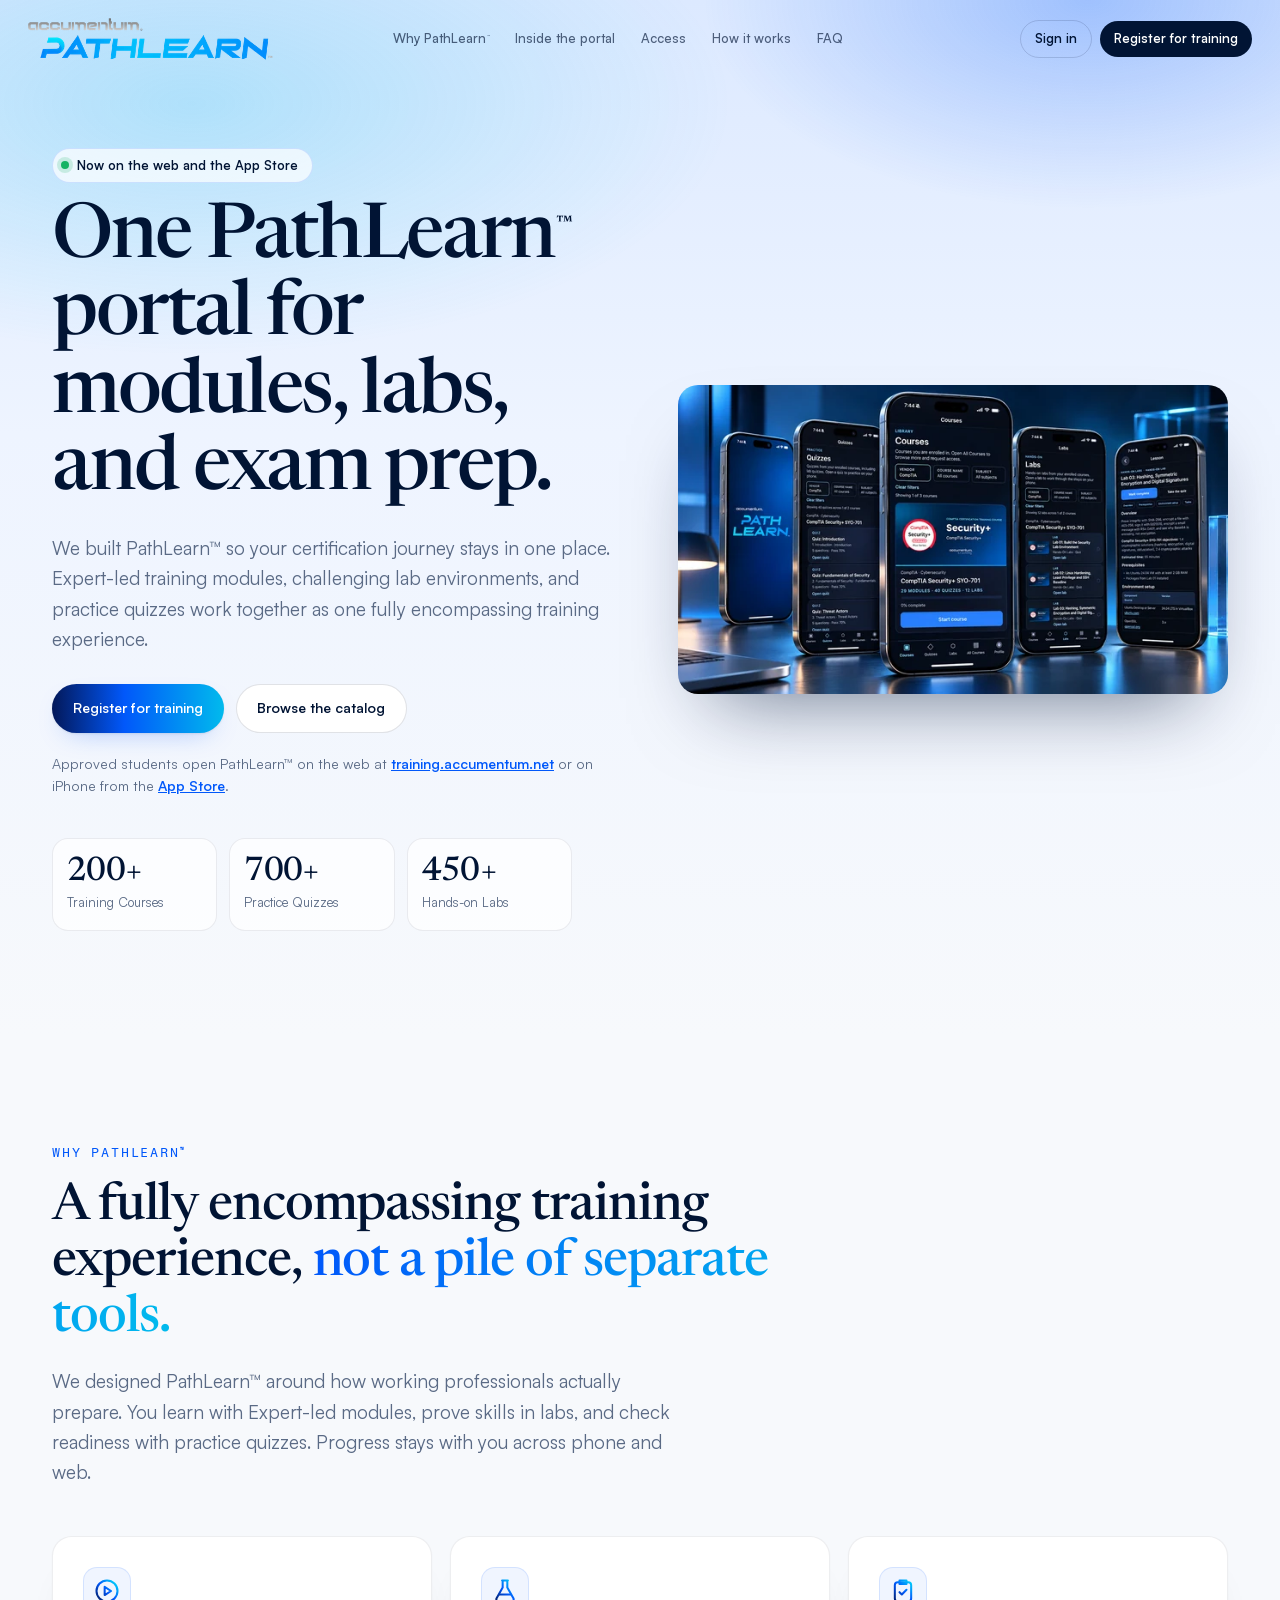
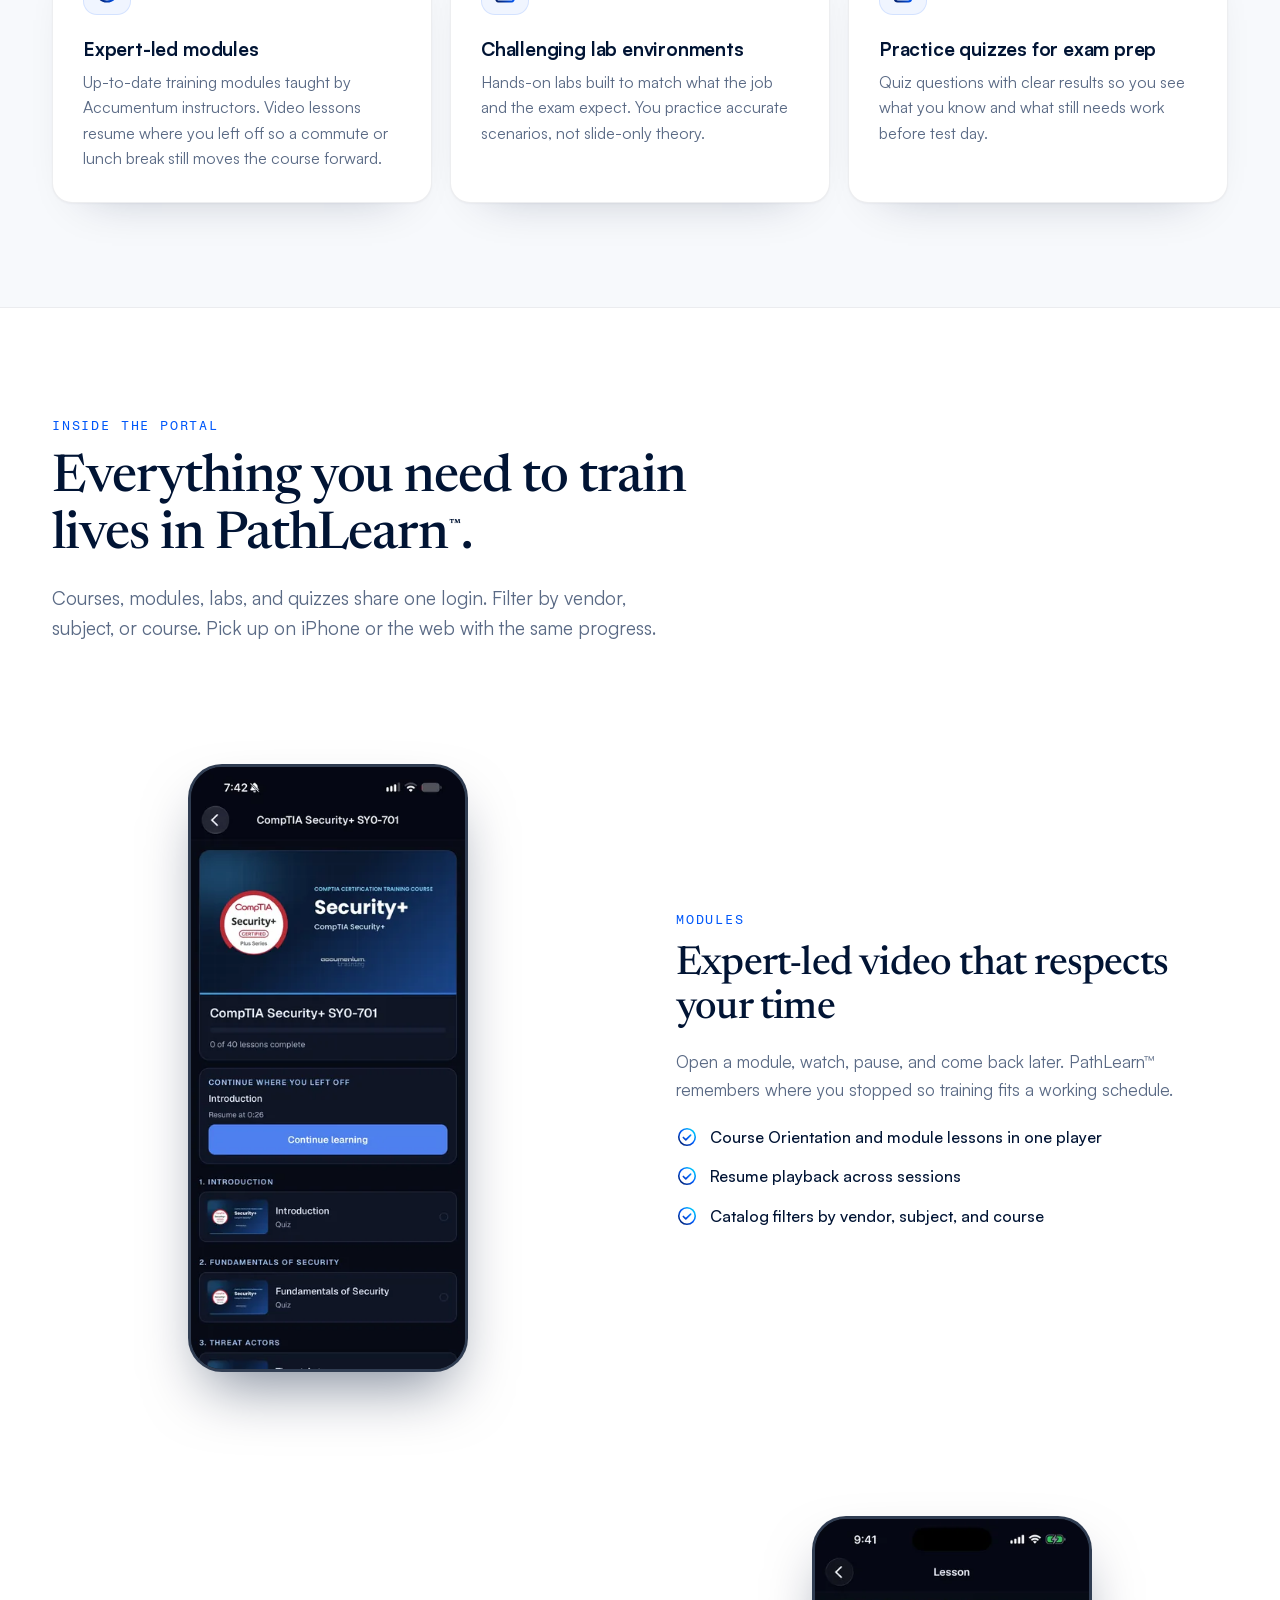
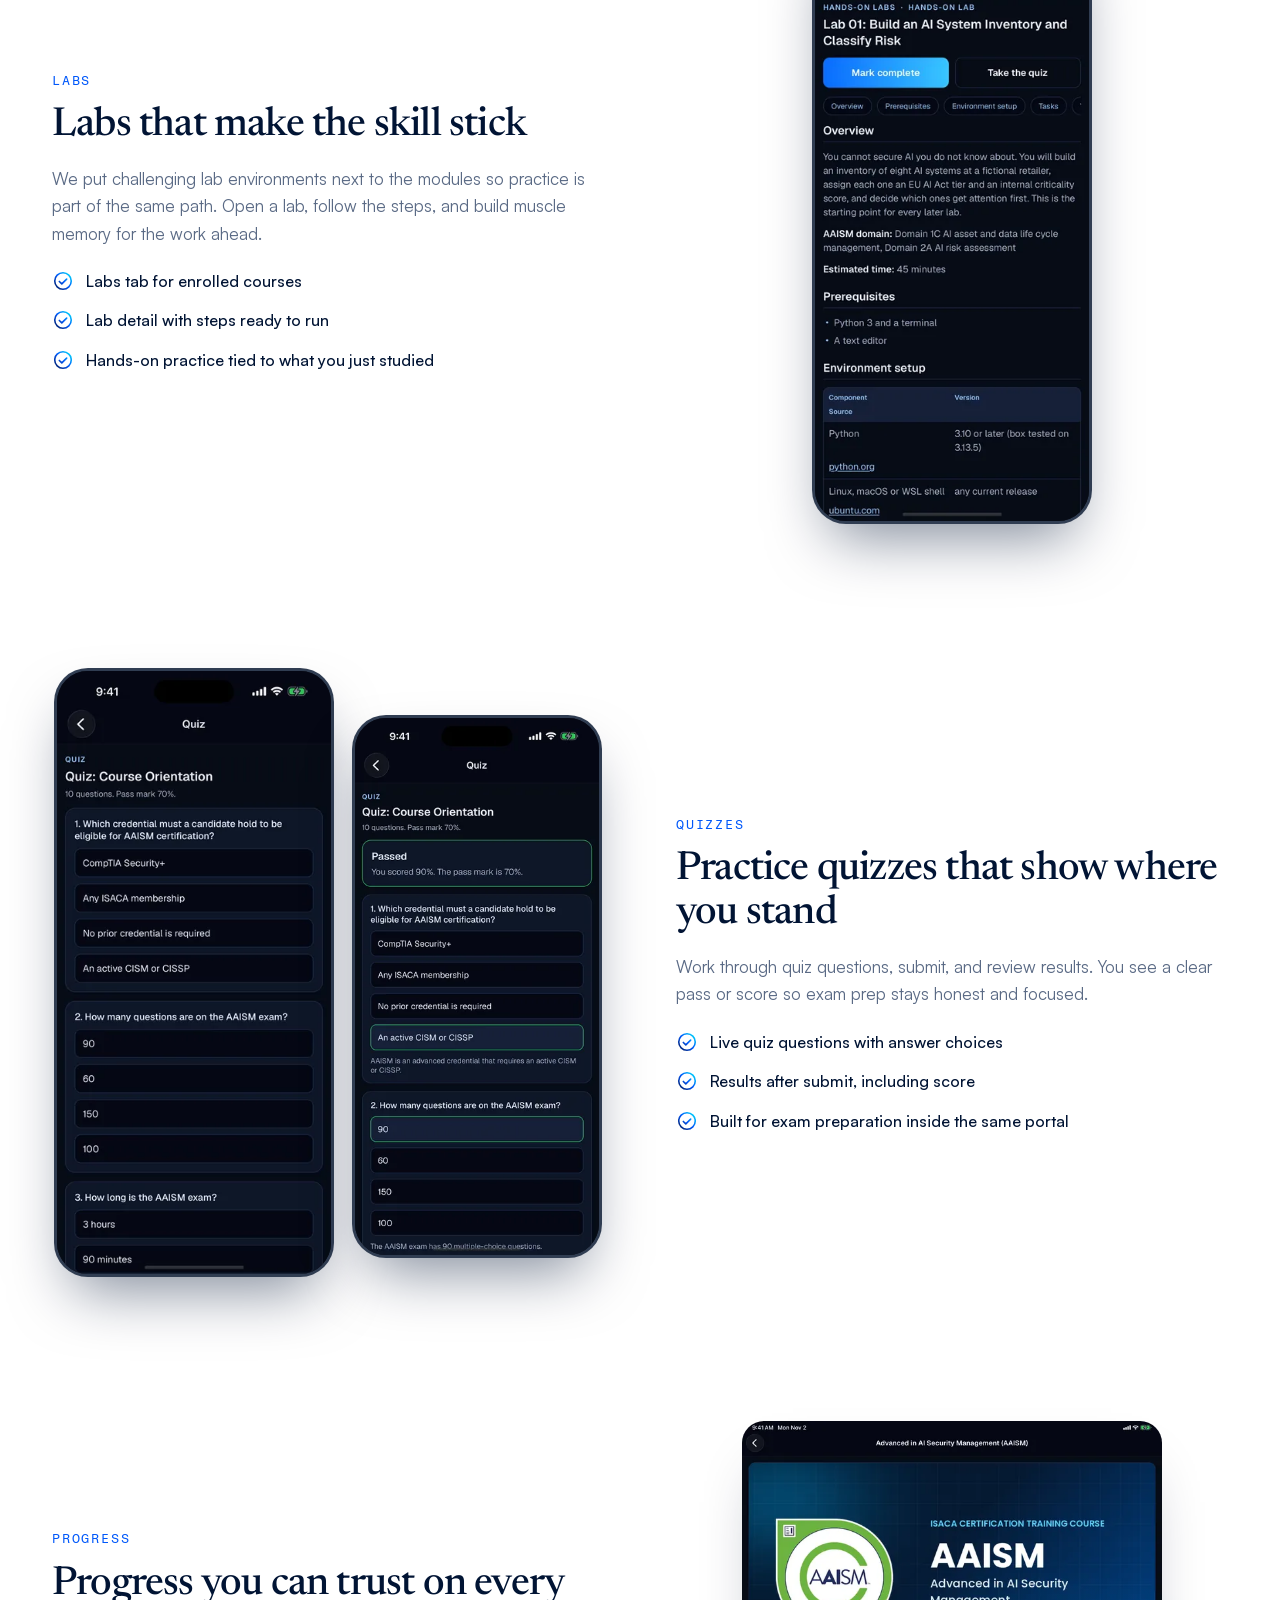
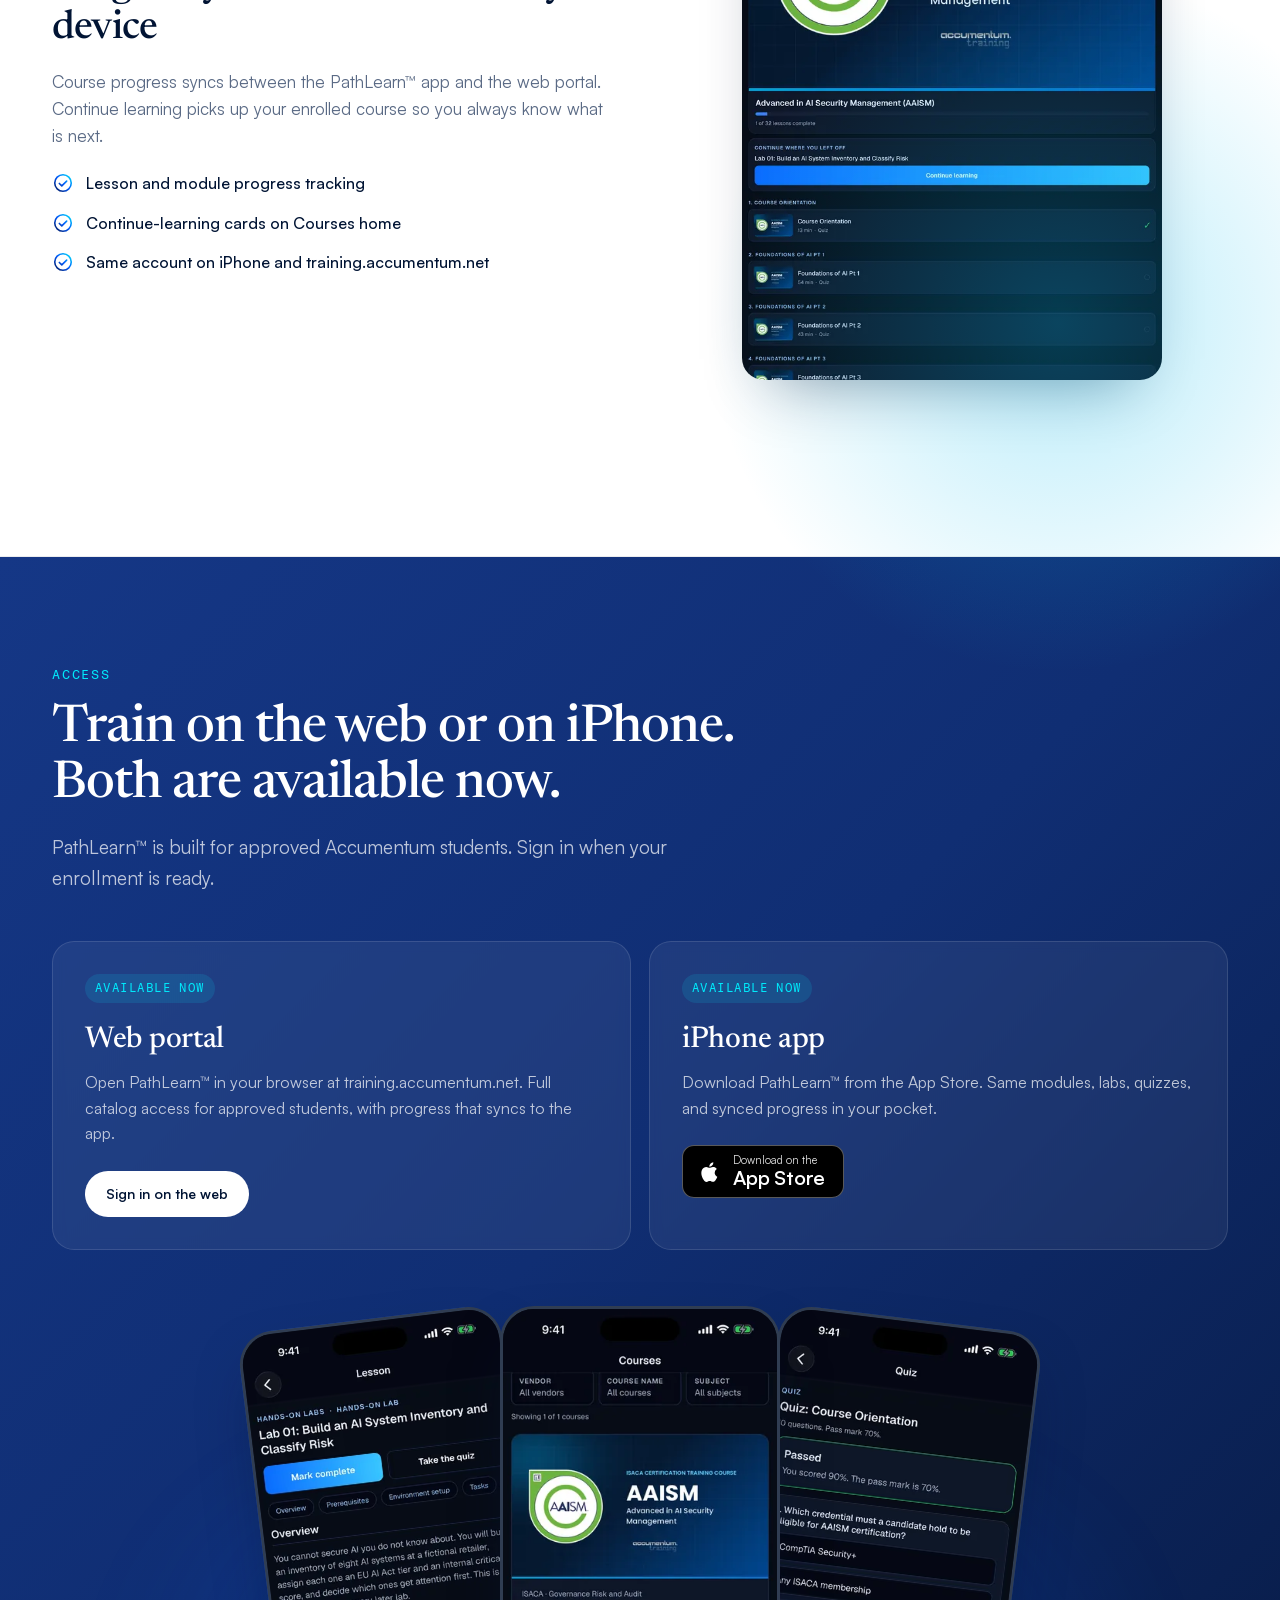
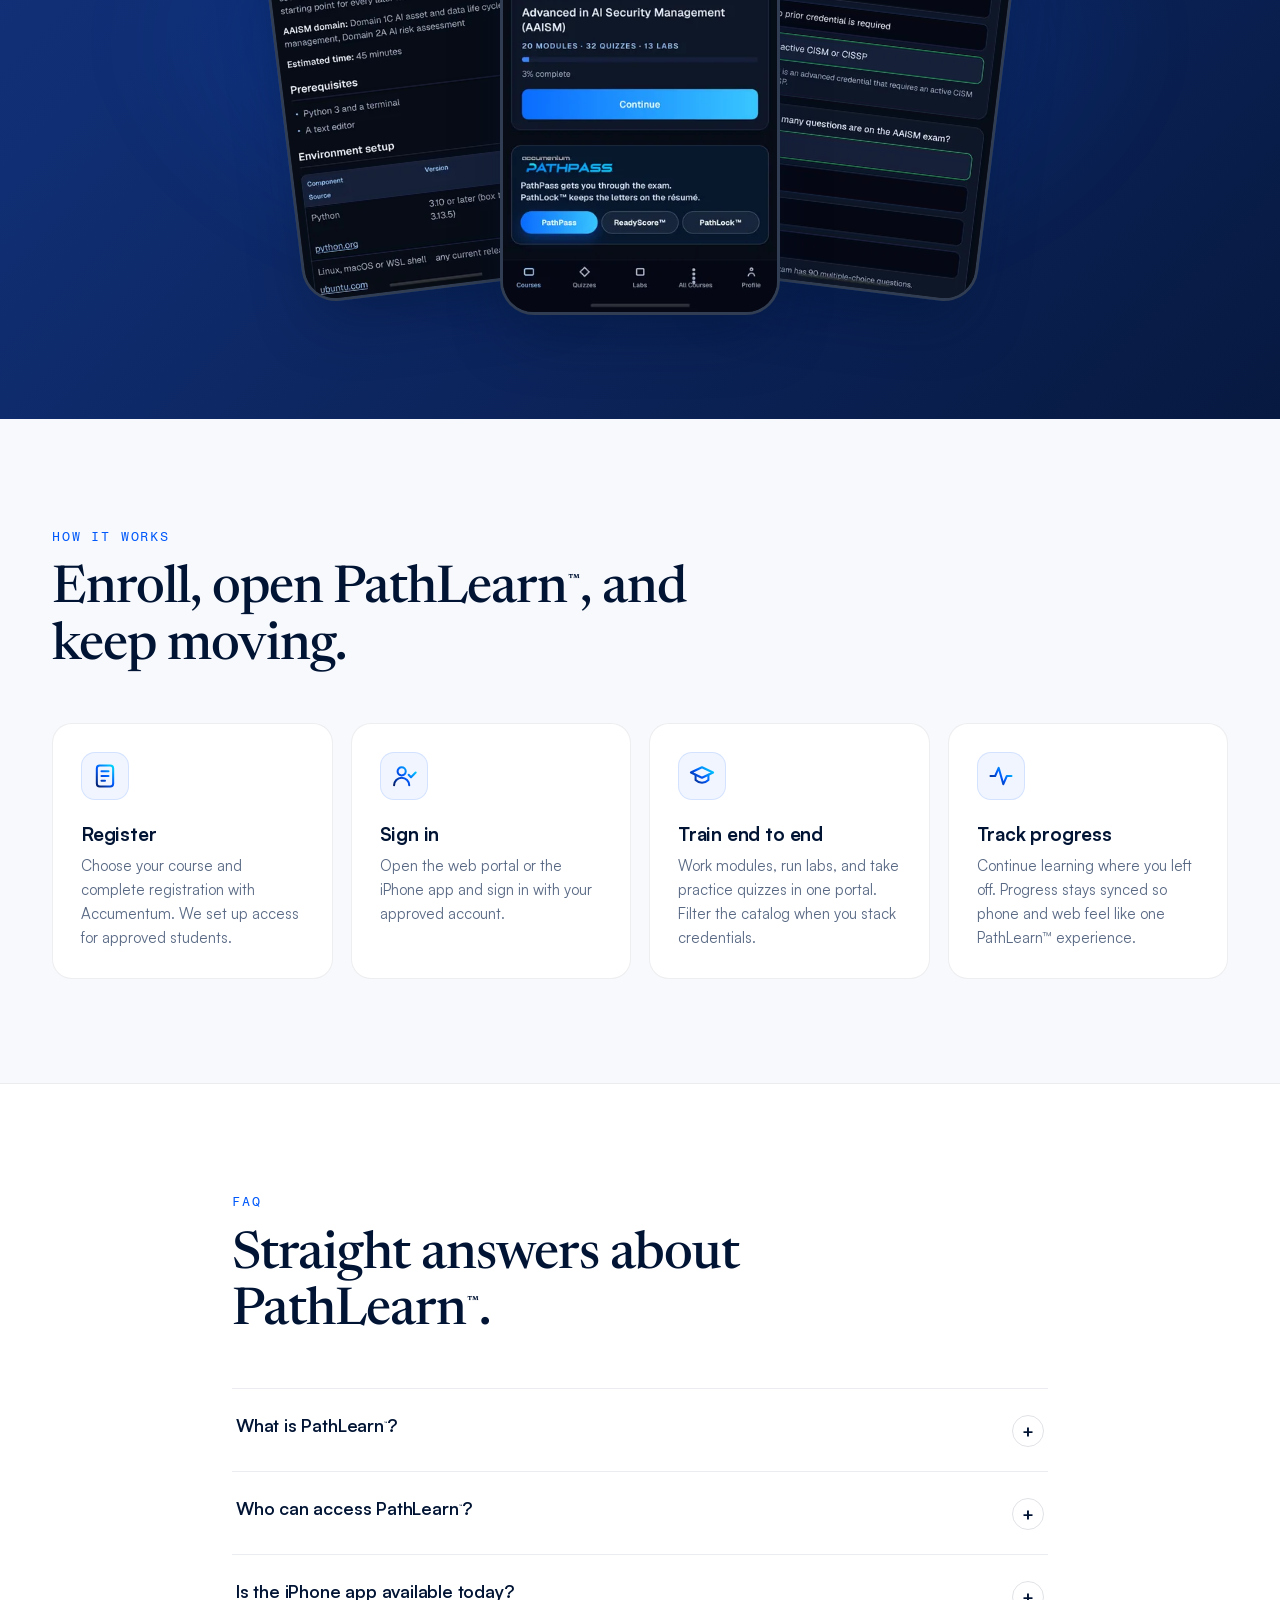
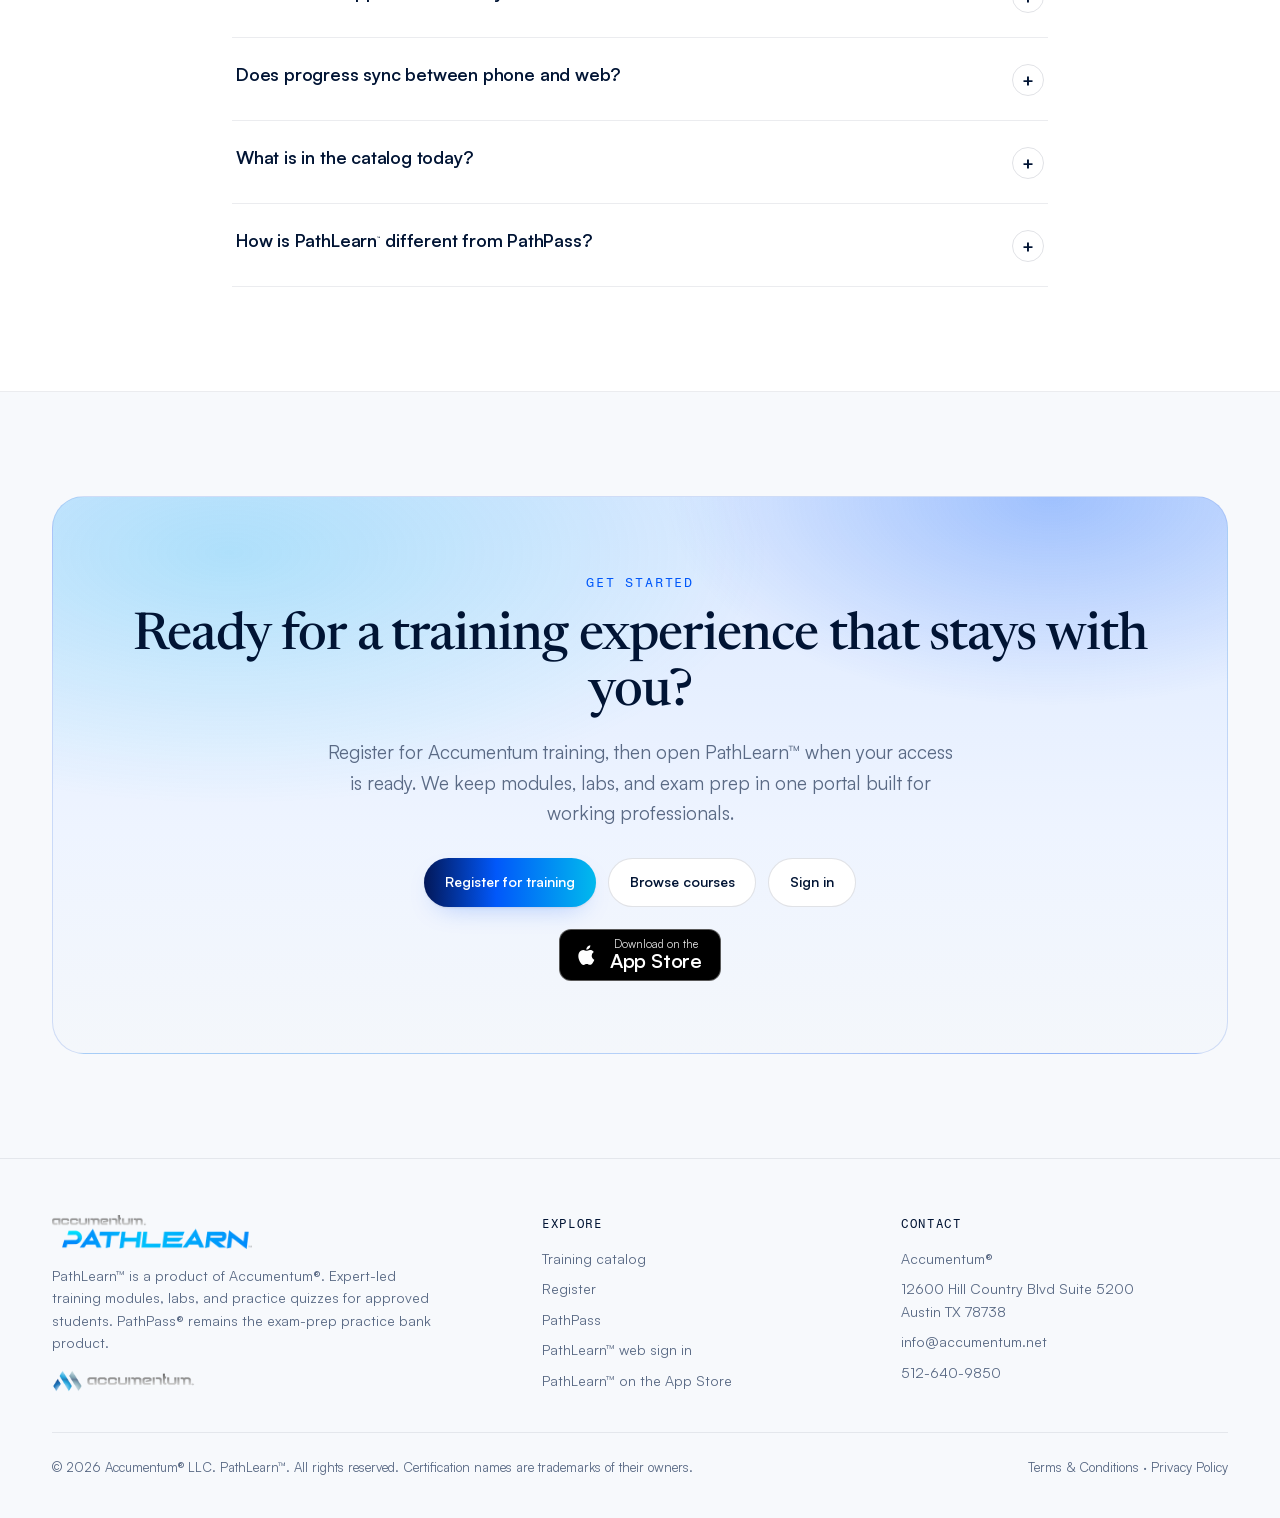
==== commit 1adba4f2: "Optimize mobile and tablet layouts, phone compositions and navigation accessibility" ====
--- a/index.html
+++ b/index.html
@@ -21,7 +21,7 @@
 <link rel="apple-touch-icon" href="img/apple-touch-icon.png">
 <link rel="preload" href="fonts/Satoshi-Variable.woff2" as="font" type="font/woff2" crossorigin>
 <link rel="preload" href="fonts/Newsreader-Variable.woff2" as="font" type="font/woff2" crossorigin>
-<link rel="stylesheet" href="styles.css?v=20261108r">
+<link rel="stylesheet" href="styles.css?v=20261108mobile1">
 <script type="application/ld+json">{"@context":"https://schema.org","@type":"MobileApplication","name":"PathLearn","operatingSystem":"iOS","applicationCategory":"EducationalApplication","url":"https://pathlearn.net/","installUrl":"https://apps.apple.com/app/id6825093041","publisher":{"@type":"Organization","name":"Accumentum","url":"https://accumentum.net/"}}</script>
 </head>
 <body>
@@ -37,10 +37,10 @@
  </div>
 </header>
 </div>
-<div class="mnav" id="mnav" hidden>
+<nav class="mnav" id="mnav" aria-label="Mobile" hidden>
  <a class="l" href="#why">Why PathLearn<span class="tm">™</span></a><a class="l" href="#inside">Inside the portal</a><a class="l" href="#access">Access</a><a class="l" href="#how">How it works</a><a class="l" href="#faq">FAQ</a>
  <div class="row"><a class="btn btn-secondary" href="https://training.accumentum.net/login">Sign in</a><a class="btn btn-primary" href="https://accumentum.net/registration/">Register for training</a></div>
-</div>
+</nav>
 <main id="main">
 <section class="hero">
  <div class="wrap hero-grid">
@@ -57,7 +57,7 @@
    </div>
   </div>
   <div class="hero-suite reveal">
-   <img class="suite suite-hero" src="img/pathlearn-iphone-suite-v20261108-1672w.webp" srcset="img/pathlearn-iphone-suite-v20261108-640w.webp 640w, img/pathlearn-iphone-suite-v20261108-1024w.webp 1024w, img/pathlearn-iphone-suite-v20261108-1600w.webp 1600w, img/pathlearn-iphone-suite-v20261108-1672w.webp 1672w" sizes="(min-width:1024px) 560px, 92vw" alt="Accumentum PathLearn™ iPhone Learning Suite showing courses, quizzes, and labs" width="1672" height="941" loading="eager" fetchpriority="high">
+   <img class="suite suite-hero" src="img/pathlearn-iphone-suite-v20261108-1672w.webp" srcset="img/pathlearn-iphone-suite-v20261108-640w.webp 640w, img/pathlearn-iphone-suite-v20261108-1024w.webp 1024w, img/pathlearn-iphone-suite-v20261108-1600w.webp 1600w, img/pathlearn-iphone-suite-v20261108-1672w.webp 1672w" sizes="(min-width:1280px) 550px, (min-width:1024px) calc((100vw - 112px)/2.05), (min-width:804px) 740px, (min-width:640px) calc(100vw - 64px), calc(100vw - 40px)" alt="Accumentum PathLearn™ iPhone Learning Suite showing courses, quizzes, and labs" width="1672" height="941" loading="eager" fetchpriority="high">
   </div>
  </div>
 </section>
@@ -77,19 +77,19 @@
  <div class="wrap">
   <div class="head reveal"><span class="label">Inside the portal</span><h2 class="display">Everything you need to train lives in PathLearn<span class="tm">™</span>.</h2><p class="lead">Courses, modules, labs, and quizzes share one login. Filter by vendor, subject, or course. Pick up on iPhone or the web with the same progress.</p></div>
   <div class="feat reveal">
-   <div class="media"><div class="phone"><img src="img/pathlearn-phone-securityplus-course-v20261102b-540w.webp" alt="Security+ course modules in PathLearn™" width="540" height="1173" loading="lazy"></div></div>
+   <div class="media"><div class="phone"><img src="img/pathlearn-phone-securityplus-course-v20261102b-540w.webp" srcset="img/pathlearn-phone-securityplus-course-v20261102b-360w.webp 360w, img/pathlearn-phone-securityplus-course-v20261102b-540w.webp 540w" sizes="(min-width:1024px) 280px, (min-width:430px) 280px, 72vw" alt="Security+ course modules in PathLearn™" width="540" height="1173" loading="lazy" decoding="async"></div></div>
    <div><span class="label">Modules</span><h3>Expert-led video that respects your time</h3><p>Open a module, watch, pause, and come back later. PathLearn™ remembers where you stopped so training fits a working schedule.</p><ul class="ticks"><li><svg class="ms-icon tick-ico" width="22" height="22" viewBox="0 0 24 24" fill="none" aria-hidden="true"><defs><linearGradient id="ck-modules-1" x1="3" y1="21" x2="21" y2="3" gradientUnits="userSpaceOnUse"><stop offset="0" stop-color="#031859"/><stop offset=".5" stop-color="#0158FA"/><stop offset="1" stop-color="#01E9FB"/></linearGradient></defs><g stroke="url(#ck-modules-1)" stroke-width="1.75" stroke-linecap="round" stroke-linejoin="round" style="vector-effect:non-scaling-stroke"><circle cx="12" cy="12" r="9"/><path d="M8 12.5l2.7 2.7L16 10"/></g></svg><span>Course Orientation and module lessons in one player</span></li><li><svg class="ms-icon tick-ico" width="22" height="22" viewBox="0 0 24 24" fill="none" aria-hidden="true"><defs><linearGradient id="ck-modules-2" x1="3" y1="21" x2="21" y2="3" gradientUnits="userSpaceOnUse"><stop offset="0" stop-color="#031859"/><stop offset=".5" stop-color="#0158FA"/><stop offset="1" stop-color="#01E9FB"/></linearGradient></defs><g stroke="url(#ck-modules-2)" stroke-width="1.75" stroke-linecap="round" stroke-linejoin="round" style="vector-effect:non-scaling-stroke"><circle cx="12" cy="12" r="9"/><path d="M8 12.5l2.7 2.7L16 10"/></g></svg><span>Resume playback across sessions</span></li><li><svg class="ms-icon tick-ico" width="22" height="22" viewBox="0 0 24 24" fill="none" aria-hidden="true"><defs><linearGradient id="ck-modules-3" x1="3" y1="21" x2="21" y2="3" gradientUnits="userSpaceOnUse"><stop offset="0" stop-color="#031859"/><stop offset=".5" stop-color="#0158FA"/><stop offset="1" stop-color="#01E9FB"/></linearGradient></defs><g stroke="url(#ck-modules-3)" stroke-width="1.75" stroke-linecap="round" stroke-linejoin="round" style="vector-effect:non-scaling-stroke"><circle cx="12" cy="12" r="9"/><path d="M8 12.5l2.7 2.7L16 10"/></g></svg><span>Catalog filters by vendor, subject, and course</span></li></ul></div>
   </div>
   <div class="feat flip reveal">
-   <div class="media"><div class="phone"><img src="img/pathlearn-phone-lab-detail-v20261102-540w.webp" alt="PathLearn™ lab detail with steps" width="540" height="1173" loading="lazy"></div></div>
+   <div class="media"><div class="phone"><img src="img/pathlearn-phone-lab-detail-v20261102-540w.webp" srcset="img/pathlearn-phone-lab-detail-v20261102-360w.webp 360w, img/pathlearn-phone-lab-detail-v20261102-540w.webp 540w" sizes="(min-width:1024px) 280px, (min-width:430px) 280px, 72vw" alt="PathLearn™ lab detail with steps" width="540" height="1173" loading="lazy" decoding="async"></div></div>
    <div><span class="label">Labs</span><h3>Labs that make the skill stick</h3><p>We put challenging lab environments next to the modules so practice is part of the same path. Open a lab, follow the steps, and build muscle memory for the work ahead.</p><ul class="ticks"><li><svg class="ms-icon tick-ico" width="22" height="22" viewBox="0 0 24 24" fill="none" aria-hidden="true"><defs><linearGradient id="ck-labs-1" x1="3" y1="21" x2="21" y2="3" gradientUnits="userSpaceOnUse"><stop offset="0" stop-color="#031859"/><stop offset=".5" stop-color="#0158FA"/><stop offset="1" stop-color="#01E9FB"/></linearGradient></defs><g stroke="url(#ck-labs-1)" stroke-width="1.75" stroke-linecap="round" stroke-linejoin="round" style="vector-effect:non-scaling-stroke"><circle cx="12" cy="12" r="9"/><path d="M8 12.5l2.7 2.7L16 10"/></g></svg><span>Labs tab for enrolled courses</span></li><li><svg class="ms-icon tick-ico" width="22" height="22" viewBox="0 0 24 24" fill="none" aria-hidden="true"><defs><linearGradient id="ck-labs-2" x1="3" y1="21" x2="21" y2="3" gradientUnits="userSpaceOnUse"><stop offset="0" stop-color="#031859"/><stop offset=".5" stop-color="#0158FA"/><stop offset="1" stop-color="#01E9FB"/></linearGradient></defs><g stroke="url(#ck-labs-2)" stroke-width="1.75" stroke-linecap="round" stroke-linejoin="round" style="vector-effect:non-scaling-stroke"><circle cx="12" cy="12" r="9"/><path d="M8 12.5l2.7 2.7L16 10"/></g></svg><span>Lab detail with steps ready to run</span></li><li><svg class="ms-icon tick-ico" width="22" height="22" viewBox="0 0 24 24" fill="none" aria-hidden="true"><defs><linearGradient id="ck-labs-3" x1="3" y1="21" x2="21" y2="3" gradientUnits="userSpaceOnUse"><stop offset="0" stop-color="#031859"/><stop offset=".5" stop-color="#0158FA"/><stop offset="1" stop-color="#01E9FB"/></linearGradient></defs><g stroke="url(#ck-labs-3)" stroke-width="1.75" stroke-linecap="round" stroke-linejoin="round" style="vector-effect:non-scaling-stroke"><circle cx="12" cy="12" r="9"/><path d="M8 12.5l2.7 2.7L16 10"/></g></svg><span>Hands-on practice tied to what you just studied</span></li></ul></div>
   </div>
   <div class="feat reveal">
-   <div class="media"><div class="phone"><img src="img/pathlearn-phone-quiz-question-v20261102-360w.webp" alt="PathLearn™ live quiz question" width="360" height="782" loading="lazy"></div><div class="phone"><img src="img/pathlearn-phone-quiz-results-v20261102-360w.webp" alt="PathLearn™ quiz results with score" width="360" height="782" loading="lazy"></div></div>
+   <div class="media media-pair"><div class="phone"><img src="img/pathlearn-phone-quiz-question-v20261102-360w.webp" alt="PathLearn™ live quiz question" width="360" height="782" loading="lazy" decoding="async"></div><div class="phone"><img src="img/pathlearn-phone-quiz-results-v20261102-360w.webp" alt="PathLearn™ quiz results with score" width="360" height="782" loading="lazy" decoding="async"></div></div>
    <div><span class="label">Quizzes</span><h3>Practice quizzes that show where you stand</h3><p>Work through quiz questions, submit, and review results. You see a clear pass or score so exam prep stays honest and focused.</p><ul class="ticks"><li><svg class="ms-icon tick-ico" width="22" height="22" viewBox="0 0 24 24" fill="none" aria-hidden="true"><defs><linearGradient id="ck-quizzes-1" x1="3" y1="21" x2="21" y2="3" gradientUnits="userSpaceOnUse"><stop offset="0" stop-color="#031859"/><stop offset=".5" stop-color="#0158FA"/><stop offset="1" stop-color="#01E9FB"/></linearGradient></defs><g stroke="url(#ck-quizzes-1)" stroke-width="1.75" stroke-linecap="round" stroke-linejoin="round" style="vector-effect:non-scaling-stroke"><circle cx="12" cy="12" r="9"/><path d="M8 12.5l2.7 2.7L16 10"/></g></svg><span>Live quiz questions with answer choices</span></li><li><svg class="ms-icon tick-ico" width="22" height="22" viewBox="0 0 24 24" fill="none" aria-hidden="true"><defs><linearGradient id="ck-quizzes-2" x1="3" y1="21" x2="21" y2="3" gradientUnits="userSpaceOnUse"><stop offset="0" stop-color="#031859"/><stop offset=".5" stop-color="#0158FA"/><stop offset="1" stop-color="#01E9FB"/></linearGradient></defs><g stroke="url(#ck-quizzes-2)" stroke-width="1.75" stroke-linecap="round" stroke-linejoin="round" style="vector-effect:non-scaling-stroke"><circle cx="12" cy="12" r="9"/><path d="M8 12.5l2.7 2.7L16 10"/></g></svg><span>Results after submit, including score</span></li><li><svg class="ms-icon tick-ico" width="22" height="22" viewBox="0 0 24 24" fill="none" aria-hidden="true"><defs><linearGradient id="ck-quizzes-3" x1="3" y1="21" x2="21" y2="3" gradientUnits="userSpaceOnUse"><stop offset="0" stop-color="#031859"/><stop offset=".5" stop-color="#0158FA"/><stop offset="1" stop-color="#01E9FB"/></linearGradient></defs><g stroke="url(#ck-quizzes-3)" stroke-width="1.75" stroke-linecap="round" stroke-linejoin="round" style="vector-effect:non-scaling-stroke"><circle cx="12" cy="12" r="9"/><path d="M8 12.5l2.7 2.7L16 10"/></g></svg><span>Built for exam preparation inside the same portal</span></li></ul></div>
   </div>
   <div class="feat flip reveal">
-   <div class="media tablet"><img src="img/pathlearn-ipad-course-progress-v20261102-960w.webp" srcset="img/pathlearn-ipad-course-progress-v20261102-640w.webp 640w, img/pathlearn-ipad-course-progress-v20261102-960w.webp 960w" sizes="(min-width:960px) 400px, 90vw" alt="PathLearn™ course progress on iPad" width="960" height="1280" loading="lazy"></div>
+   <div class="media tablet"><img src="img/pathlearn-ipad-course-progress-v20261102-960w.webp" srcset="img/pathlearn-ipad-course-progress-v20261102-640w.webp 640w, img/pathlearn-ipad-course-progress-v20261102-960w.webp 960w" sizes="(min-width:1024px) 420px, (min-width:420px) 380px, calc(100vw - 40px)" alt="PathLearn™ course progress on iPad" width="960" height="1280" loading="lazy" decoding="async"></div>
    <div><span class="label">Progress</span><h3>Progress you can trust on every device</h3><p>Course progress syncs between the PathLearn™ app and the web portal. Continue learning picks up your enrolled course so you always know what is next.</p><ul class="ticks"><li><svg class="ms-icon tick-ico" width="22" height="22" viewBox="0 0 24 24" fill="none" aria-hidden="true"><defs><linearGradient id="ck-progress-1" x1="3" y1="21" x2="21" y2="3" gradientUnits="userSpaceOnUse"><stop offset="0" stop-color="#031859"/><stop offset=".5" stop-color="#0158FA"/><stop offset="1" stop-color="#01E9FB"/></linearGradient></defs><g stroke="url(#ck-progress-1)" stroke-width="1.75" stroke-linecap="round" stroke-linejoin="round" style="vector-effect:non-scaling-stroke"><circle cx="12" cy="12" r="9"/><path d="M8 12.5l2.7 2.7L16 10"/></g></svg><span>Lesson and module progress tracking</span></li><li><svg class="ms-icon tick-ico" width="22" height="22" viewBox="0 0 24 24" fill="none" aria-hidden="true"><defs><linearGradient id="ck-progress-2" x1="3" y1="21" x2="21" y2="3" gradientUnits="userSpaceOnUse"><stop offset="0" stop-color="#031859"/><stop offset=".5" stop-color="#0158FA"/><stop offset="1" stop-color="#01E9FB"/></linearGradient></defs><g stroke="url(#ck-progress-2)" stroke-width="1.75" stroke-linecap="round" stroke-linejoin="round" style="vector-effect:non-scaling-stroke"><circle cx="12" cy="12" r="9"/><path d="M8 12.5l2.7 2.7L16 10"/></g></svg><span>Continue-learning cards on Courses home</span></li><li><svg class="ms-icon tick-ico" width="22" height="22" viewBox="0 0 24 24" fill="none" aria-hidden="true"><defs><linearGradient id="ck-progress-3" x1="3" y1="21" x2="21" y2="3" gradientUnits="userSpaceOnUse"><stop offset="0" stop-color="#031859"/><stop offset=".5" stop-color="#0158FA"/><stop offset="1" stop-color="#01E9FB"/></linearGradient></defs><g stroke="url(#ck-progress-3)" stroke-width="1.75" stroke-linecap="round" stroke-linejoin="round" style="vector-effect:non-scaling-stroke"><circle cx="12" cy="12" r="9"/><path d="M8 12.5l2.7 2.7L16 10"/></g></svg><span>Same account on iPhone and training.accumentum.net</span></li></ul></div>
   </div>
  </div>
@@ -104,9 +104,9 @@
   </div>
   <div class="stage stage-lower reveal">
    <div class="glow"></div>
-   <div class="phone side l"><img src="img/pathlearn-phone-lab-detail-v20261102-360w.webp" alt="PathLearn™ lab detail screen on iPhone" width="360" height="782" loading="lazy"></div>
-   <div class="phone main"><img src="img/pathlearn-phone-courses-home-v20261102-540w.webp" alt="PathLearn™ Courses home with continue learning on iPhone" width="540" height="1173" loading="lazy"></div>
-   <div class="phone side r"><img src="img/pathlearn-phone-quiz-results-v20261102-360w.webp" alt="PathLearn™ practice quiz results on iPhone" width="360" height="782" loading="lazy"></div>
+   <div class="phone side l"><img src="img/pathlearn-phone-lab-detail-v20261102-360w.webp" alt="PathLearn™ lab detail screen on iPhone" width="360" height="782" loading="lazy" decoding="async"></div>
+   <div class="phone main"><img src="img/pathlearn-phone-courses-home-v20261102-540w.webp" srcset="img/pathlearn-phone-courses-home-v20261102-360w.webp 360w, img/pathlearn-phone-courses-home-v20261102-540w.webp 540w" sizes="(min-width:904px) 280px, (min-width:640px) calc((100vw - 64px)/3), calc((100vw - 40px)/3)" alt="PathLearn™ Courses home with continue learning on iPhone" width="540" height="1173" loading="lazy" decoding="async"></div>
+   <div class="phone side r"><img src="img/pathlearn-phone-quiz-results-v20261102-360w.webp" alt="PathLearn™ practice quiz results on iPhone" width="360" height="782" loading="lazy" decoding="async"></div>
   </div>
  </div>
 </section>
@@ -129,7 +129,7 @@
   <div class="faq reveal">
    <div class="q">
     <h3 style="margin:0"><button type="button" aria-expanded="false" aria-controls="a1" id="q1"><span class="q-label">What is PathLearn<span class="tm">™</span>?</span><span class="ic" aria-hidden="true">+</span></button></h3>
-    <div class="a" id="a1" role="region" aria-labelledby="q1"><div>
+    <div class="a" id="a1" role="region" aria-labelledby="q1" inert aria-hidden="true"><div>
      <p>PathLearn™ is Accumentum’s training portal. Expert-led modules, hands-on labs, and practice quizzes live in one experience so your certification path stays organized instead of scattered across tools.</p>
      <p>Open a module, run a lab, then check readiness with practice quizzes using the same account on web and iPhone.</p>
      <p class="faq-cta"><a class="btn btn-secondary" href="https://accumentum.net/training/">Browse the catalog</a></p>
@@ -137,7 +137,7 @@
    </div>
    <div class="q">
     <h3 style="margin:0"><button type="button" aria-expanded="false" aria-controls="a2" id="q2"><span class="q-label">Who can access PathLearn<span class="tm">™</span>?</span><span class="ic" aria-hidden="true">+</span></button></h3>
-    <div class="a" id="a2" role="region" aria-labelledby="q2"><div>
+    <div class="a" id="a2" role="region" aria-labelledby="q2" inert aria-hidden="true"><div>
      <p>PathLearn™ is for approved Accumentum students. Register for training first. When your enrollment is ready, you sign in on the web portal or in the iPhone app with your approved account.</p>
      <p>Downloading the app alone does not create enrollment. Access follows Accumentum registration and approval.</p>
      <p class="faq-cta"><a class="btn btn-primary" href="https://accumentum.net/registration/">Register for training</a> <a class="btn btn-secondary" href="https://training.accumentum.net/login">Sign in</a></p>
@@ -145,7 +145,7 @@
    </div>
    <div class="q">
     <h3 style="margin:0"><button type="button" aria-expanded="false" aria-controls="a3" id="q3"><span class="q-label">Is the iPhone app available today?</span><span class="ic" aria-hidden="true">+</span></button></h3>
-    <div class="a" id="a3" role="region" aria-labelledby="q3"><div>
+    <div class="a" id="a3" role="region" aria-labelledby="q3" inert aria-hidden="true"><div>
      <p>Yes. PathLearn™ is available now on the App Store, and the web portal at training.accumentum.net is available for approved students.</p>
      <p>Use the same modules, labs, quizzes, and synced progress in your pocket once your enrollment is ready.</p>
      <p class="faq-cta"><a class="btn btn-secondary" href="https://apps.apple.com/app/id6825093041" rel="noopener">Get it on the App Store</a> <a class="btn btn-secondary" href="https://training.accumentum.net/login">Open the web portal</a></p>
@@ -153,7 +153,7 @@
    </div>
    <div class="q">
     <h3 style="margin:0"><button type="button" aria-expanded="false" aria-controls="a4" id="q4"><span class="q-label">Does progress sync between phone and web?</span><span class="ic" aria-hidden="true">+</span></button></h3>
-    <div class="a" id="a4" role="region" aria-labelledby="q4"><div>
+    <div class="a" id="a4" role="region" aria-labelledby="q4" inert aria-hidden="true"><div>
      <p>Yes. Course progress syncs across the PathLearn™ app and the web portal, so a lesson you start on one device can continue on the other.</p>
      <p>Continue-learning cards and module tracking keep the next step clear whether you train during a commute or at a desk.</p>
      <p class="faq-cta"><a class="btn btn-secondary" href="https://training.accumentum.net/login">Continue on the web</a></p>
@@ -161,7 +161,7 @@
    </div>
    <div class="q">
     <h3 style="margin:0"><button type="button" aria-expanded="false" aria-controls="a5" id="q5"><span class="q-label">What is in the catalog today?</span><span class="ic" aria-hidden="true">+</span></button></h3>
-    <div class="a" id="a5" role="region" aria-labelledby="q5"><div>
+    <div class="a" id="a5" role="region" aria-labelledby="q5" inert aria-hidden="true"><div>
      <p>PathLearn™ covers 200+ training courses, 700+ practice quizzes, and 450+ hands-on labs for approved Accumentum students.</p>
      <p>Filter by vendor, subject, or course name to stack credentials without leaving the portal.</p>
      <p class="faq-cta"><a class="btn btn-secondary" href="https://accumentum.net/training/">Explore courses</a></p>
@@ -169,7 +169,7 @@
    </div>
    <div class="q">
     <h3 style="margin:0"><button type="button" aria-expanded="false" aria-controls="a6" id="q6"><span class="q-label">How is PathLearn<span class="tm">™</span> different from PathPass?</span><span class="ic" aria-hidden="true">+</span></button></h3>
-    <div class="a" id="a6" role="region" aria-labelledby="q6"><div>
+    <div class="a" id="a6" role="region" aria-labelledby="q6" inert aria-hidden="true"><div>
      <p>PathLearn™ is the training portal for Expert-led modules, hands-on labs, and practice quizzes. PathPass® is Accumentum’s separate exam-prep practice bank app.</p>
      <p>Many students use both. PathLearn™ builds the skill path. PathPass® focuses on exam-style practice questions.</p>
      <p class="faq-cta"><a class="btn btn-secondary" href="https://accumentum.net/pathpass/">Learn about PathPass</a> <a class="btn btn-secondary" href="https://accumentum.net/training/">See PathLearn courses</a></p>
@@ -198,6 +198,6 @@
   <div class="legal"><span>© <span id="yr">2026</span> Accumentum® LLC. PathLearn™. All rights reserved. Certification names are trademarks of their owners.</span><span><a href="https://accumentum.net/terms-and-conditions/">Terms &amp; Conditions</a> · <a href="https://accumentum.net/privacy-policy/">Privacy Policy</a></span></div>
  </div>
 </footer>
-<script src="main.js?v=20261108r" defer></script>
+<script src="main.js?v=20261108mobile1" defer></script>
 </body>
 </html>
--- a/styles.css
+++ b/styles.css
@@ -85,7 +85,7 @@
 .hero{background:radial-gradient(900px 420px at 15% 10%,rgba(1,186,237,.22),transparent 60%),radial-gradient(700px 380px at 85% 0%,rgba(1,88,250,.28),transparent 55%),linear-gradient(180deg,#dce9ff 0%,#eef4ff 42%,#f7f9fc 100%);padding:128px 0 96px;overflow:visible}
 @media(min-width:1024px){.hero{padding:148px 0 104px}}
 .hero-grid{display:grid;gap:40px;align-items:center;grid-template-columns:1fr}
-@media(min-width:900px){.hero-grid{grid-template-columns:minmax(0,1.05fr) minmax(0,1fr);gap:36px;align-items:center}}
+@media(min-width:1024px){.hero-grid{grid-template-columns:minmax(0,1.05fr) minmax(0,1fr);gap:36px;align-items:center}}
 @media(min-width:1024px){.hero-grid{gap:48px}}
 .hero-suite{min-width:0;width:100%}
 .hero-suite .suite-hero{width:100%;height:auto;display:block}
@@ -113,7 +113,7 @@
 .card .num{font-family:var(--mono);font-size:13px;color:var(--royal);letter-spacing:.1em;margin-bottom:28px;display:block}
 .card p{color:var(--muted);margin:0}
 .alt{background:#fff;border-top:1px solid var(--line);border-bottom:1px solid var(--line)}
-.feat{display:grid;gap:40px;align-items:center;padding:48px 0}@media(min-width:960px){.feat{grid-template-columns:1fr 1fr;gap:72px;padding:64px 0;align-items:center}.feat.flip .media{order:2}}
+.feat{display:grid;gap:40px;align-items:center;padding:48px 0}@media(min-width:1024px){.feat{grid-template-columns:1fr 1fr;gap:72px;padding:64px 0;align-items:center}.feat.flip .media{order:2}}
 .feat h3{font-family:var(--display);font-weight:500;font-size:clamp(28px,3.2vw,40px);letter-spacing:-.02em;line-height:1.1;margin:12px 0 14px}
 .feat p{color:var(--muted);font-size:17px}
 .ticks{list-style:none;padding:0;margin:22px 0 0;display:grid;gap:14px}.ticks li{display:flex;gap:12px;align-items:flex-start;font-weight:500}.ticks .tick-ico{flex:none;margin-top:1px}
@@ -179,17 +179,6 @@
 /* 20% larger sides (220->264). Centers ~238px from mid so inner corners overlap ~30px behind main */
 .stage-lower .phone.l{left:50%;right:auto;bottom:24px;transform:translateX(calc(-50% - 238px)) rotate(-7deg)}
 .stage-lower .phone.r{left:50%;right:auto;bottom:24px;transform:translateX(calc(-50% + 238px)) rotate(7deg)}
-@media(max-width:900px){
-  .stage-lower{min-height:500px}
-  .stage-lower .phone.l{transform:translateX(calc(-50% - 190px)) rotate(-7deg)}
-  .stage-lower .phone.r{transform:translateX(calc(-50% + 190px)) rotate(7deg)}
-}
-@media(max-width:560px){
-  .stage-lower{min-height:460px}
-  .stage-lower .phone.side{width:min(264px,46vw)}
-  .stage-lower .phone.l{transform:translateX(calc(-50% - 118px)) rotate(-7deg)}
-  .stage-lower .phone.r{transform:translateX(calc(-50% + 118px)) rotate(7deg)}
-}
 
 .num{display:none}
 
@@ -199,3 +188,87 @@
 .faq-cta{display:flex;flex-wrap:wrap;gap:10px;margin:4px 4px 28px !important;max-width:none !important}
 .faq-cta .btn{min-height:42px;font-size:13px;padding:.65rem 1.1rem}
 .q .a p{margin:0 4px 14px;color:var(--muted);font-size:16px;max-width:700px;line-height:1.55}
+
+/* Mobile/tablet layout: intentionally bounded below desktop lg (1024px).
+   One proportional stage replaces the old competing 900/560px offsets. */
+@media(max-width:1023px){
+  html{scroll-padding-top:calc(96px + env(safe-area-inset-top,0px))}
+  .wrap,.narrow{padding-inline:max(20px,env(safe-area-inset-left,0px)) max(20px,env(safe-area-inset-right,0px))}
+  .hdr-row{padding:calc(16px + env(safe-area-inset-top,0px)) max(20px,env(safe-area-inset-right,0px)) 16px max(20px,env(safe-area-inset-left,0px))}
+  .mnav{padding:calc(96px + env(safe-area-inset-top,0px)) max(24px,env(safe-area-inset-right,0px)) max(24px,env(safe-area-inset-bottom,0px)) max(24px,env(safe-area-inset-left,0px));-webkit-overflow-scrolling:touch}
+  .mnav a.l{min-height:48px}
+  .hero{padding:calc(112px + env(safe-area-inset-top,0px)) 0 56px}
+  .hero-grid{gap:32px;grid-template-columns:minmax(0,1fr)}
+  .hero-grid>*,.feat>*,.cards>*,.acc>*,.steps>*,.fgrid>*{min-width:0}
+  .hero h1{font-size:clamp(38px,9.5vw,60px);line-height:1.06;margin:18px 0}
+  .hero .lead{font-size:17px;line-height:1.6}
+  main p,main h1,main h2,main h3,.ticks li,.legal,footer p{overflow-wrap:anywhere}
+  .hero-suite{width:100%;max-width:740px;justify-self:center}
+  .suite-hero{border-radius:14px}
+  .pill{max-width:100%;font-size:12px;line-height:1.5}
+  .pill .dot{flex:none}
+  .ctas{margin-top:24px;gap:10px}
+  main .btn,.mnav .btn{min-height:48px;max-width:100%;white-space:normal;text-align:center;line-height:1.4}
+  .note{line-height:1.6}
+  .stats{grid-template-columns:repeat(3,minmax(0,1fr));gap:8px;margin-top:28px;max-width:520px}
+  .stat{min-width:0;padding:14px 8px}
+  .stat b{font-size:28px}
+  .stat span{display:block;font-size:12px;line-height:1.4;margin-top:6px}
+  .sec{padding:56px 0}
+  .head{margin-bottom:28px}
+  h2.display{font-size:clamp(30px,7.5vw,40px);line-height:1.12}
+  .label{font-size:11px;letter-spacing:.12em}
+  .card,.step{padding:24px}
+  .card .icn,.step .icn{margin-bottom:18px}
+  .feat{grid-template-columns:minmax(0,1fr);gap:24px;padding:28px 0}
+  .feat>.media{order:2}
+  .feat h3{font-size:clamp(28px,6vw,36px)}
+  .feat p{font-size:16px}
+  .media{min-width:0;gap:12px;padding:8px 0}
+  .media .phone{width:min(280px,72%);border-width:clamp(1px,.4vw,3px);border-radius:12% / 5.5%}
+  .media-pair .phone,.media-pair .phone+.phone{width:min(250px,calc((100% - 12px)/2))}
+  .media-pair .phone+.phone{margin-top:20px}
+  .media.tablet img{width:min(380px,100%)}
+  .ticks{gap:12px}
+  .banner:before{inset:0 0 auto auto;width:100%;height:500px}
+  .acard{padding:24px}
+  .stage-lower{width:100%;max-width:840px;aspect-ratio:840/640;min-height:0;margin:32px auto 0;display:block}
+  .stage-lower .phone{border-width:clamp(1px,.3vw,3px);border-radius:12% / 5.5%}
+  .stage-lower .phone.main{position:absolute;bottom:0;left:50%;width:33.333333%;transform:translateX(-50%)}
+  .stage-lower .phone.side{width:31.428571%;bottom:3.75%}
+  .stage-lower .phone.l{left:21.666667%;right:auto;transform:translateX(-50%) rotate(-7deg)}
+  .stage-lower .phone.r{left:78.333333%;right:auto;transform:translateX(-50%) rotate(7deg)}
+  .stage-lower .glow{inset:8% 5% 0;filter:blur(16px)}
+  .steps{grid-template-columns:minmax(0,1fr)}
+  .q button{gap:12px;padding:20px 0;font-size:17px;min-height:64px}
+  .q-label{overflow-wrap:anywhere}
+  .q .ic{width:32px;height:32px}
+  .q .a p{margin-inline:0;font-size:16px}
+  .q .a .faq-cta{margin-inline:0!important;gap:10px}
+  .faq-cta .btn{font-size:14px}
+  .final{padding:40px 20px;border-radius:24px}
+  footer{padding:40px 0 28px}
+  footer ul{gap:4px}
+  footer li>a{display:inline-flex;align-items:center;min-height:44px;padding-block:8px}
+  .legal{gap:16px;margin-top:28px}
+  .legal a{display:inline-flex;align-items:center;min-height:44px}
+}
+@media(min-width:640px) and (max-width:1023px){
+  .wrap,.narrow{padding-inline:max(32px,env(safe-area-inset-left,0px)) max(32px,env(safe-area-inset-right,0px))}
+  .hero{padding-bottom:72px}
+  .hero-grid{gap:40px}
+  .hero h1{max-width:740px}
+  .sec{padding:72px 0}
+  .cards{grid-template-columns:repeat(2,minmax(0,1fr))}
+  .cards>.card:last-child:nth-child(odd){grid-column:1/-1}
+  .acc,.steps{grid-template-columns:repeat(2,minmax(0,1fr))}
+  .fgrid{grid-template-columns:repeat(2,minmax(0,1fr))}
+  .fgrid>div:first-child{grid-column:1/-1}
+}
+@media(max-width:479px){
+  .ctas,.faq-cta{flex-direction:column;align-items:stretch}
+  .ctas .btn,.faq-cta .btn{width:100%}
+  .stat b{font-size:26px}
+  .stat span{font-size:11.5px}
+  .card,.step,.acard{padding:22px}
+}
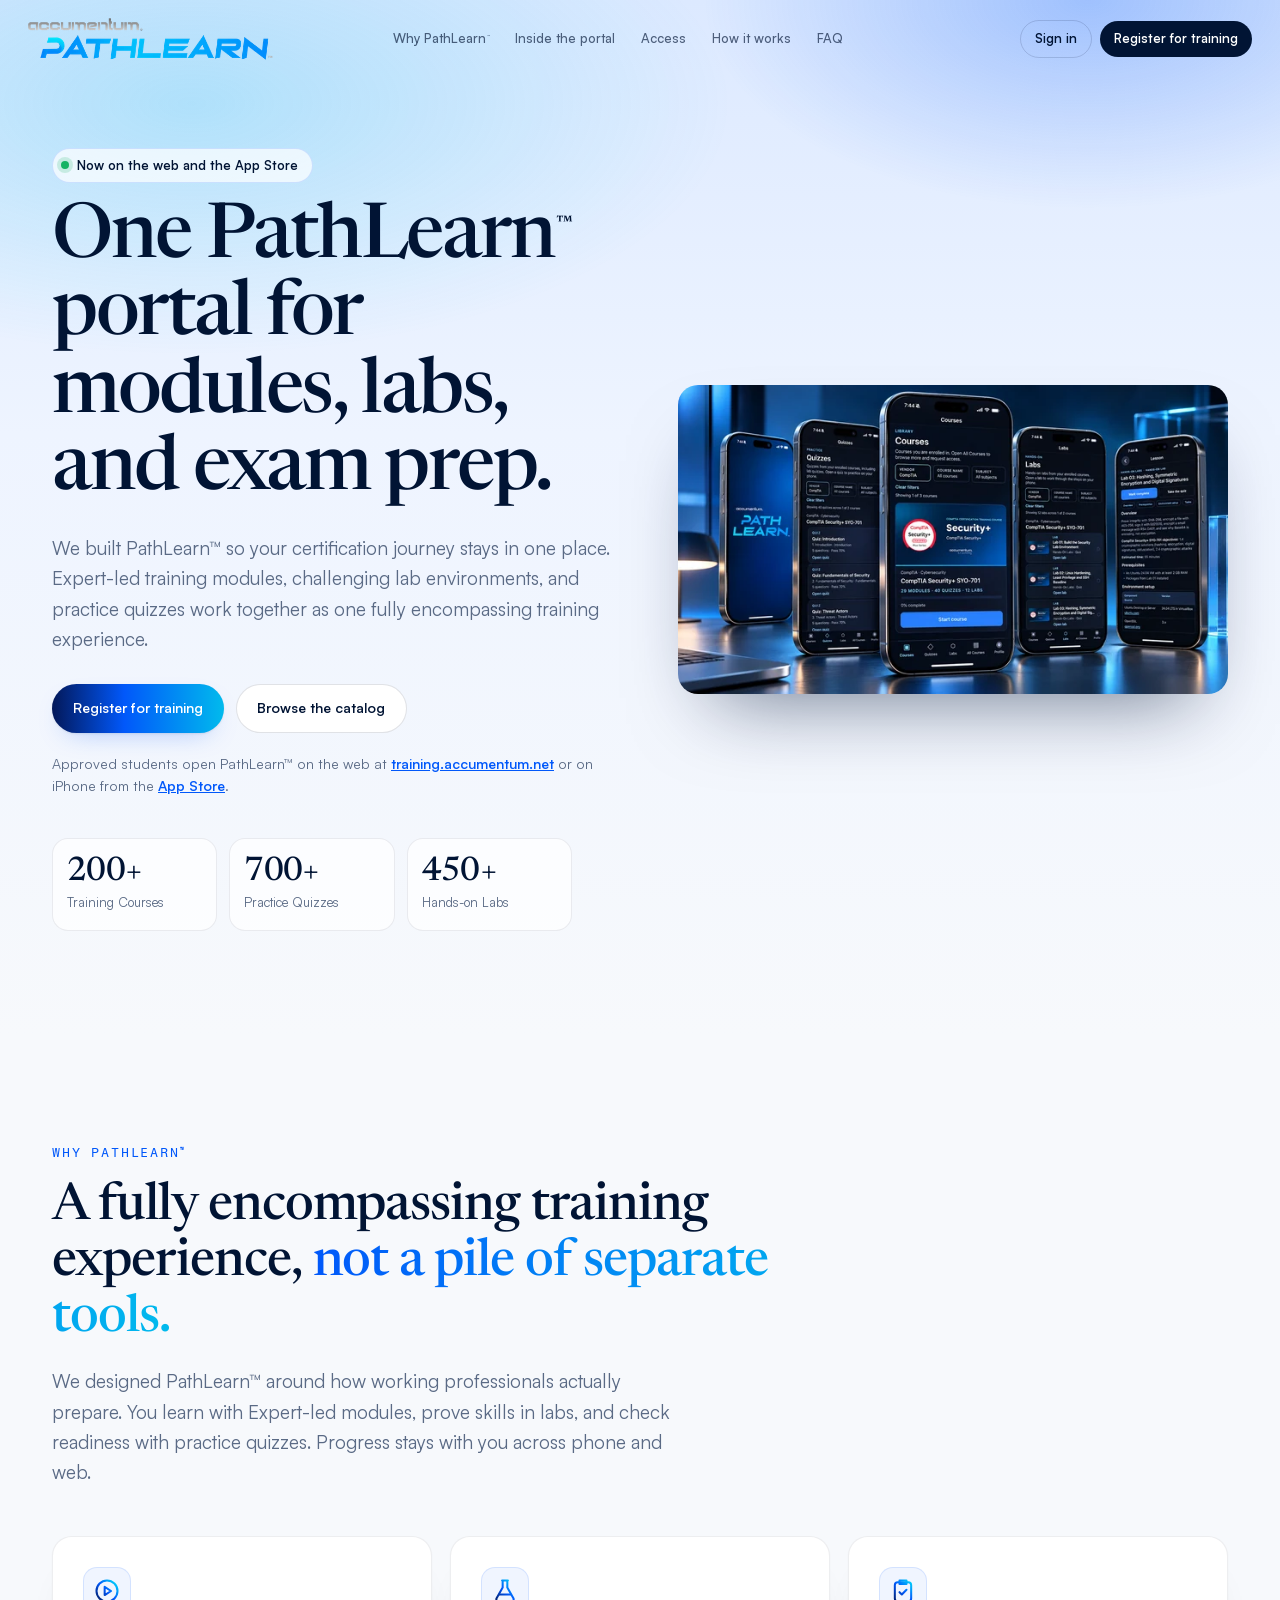
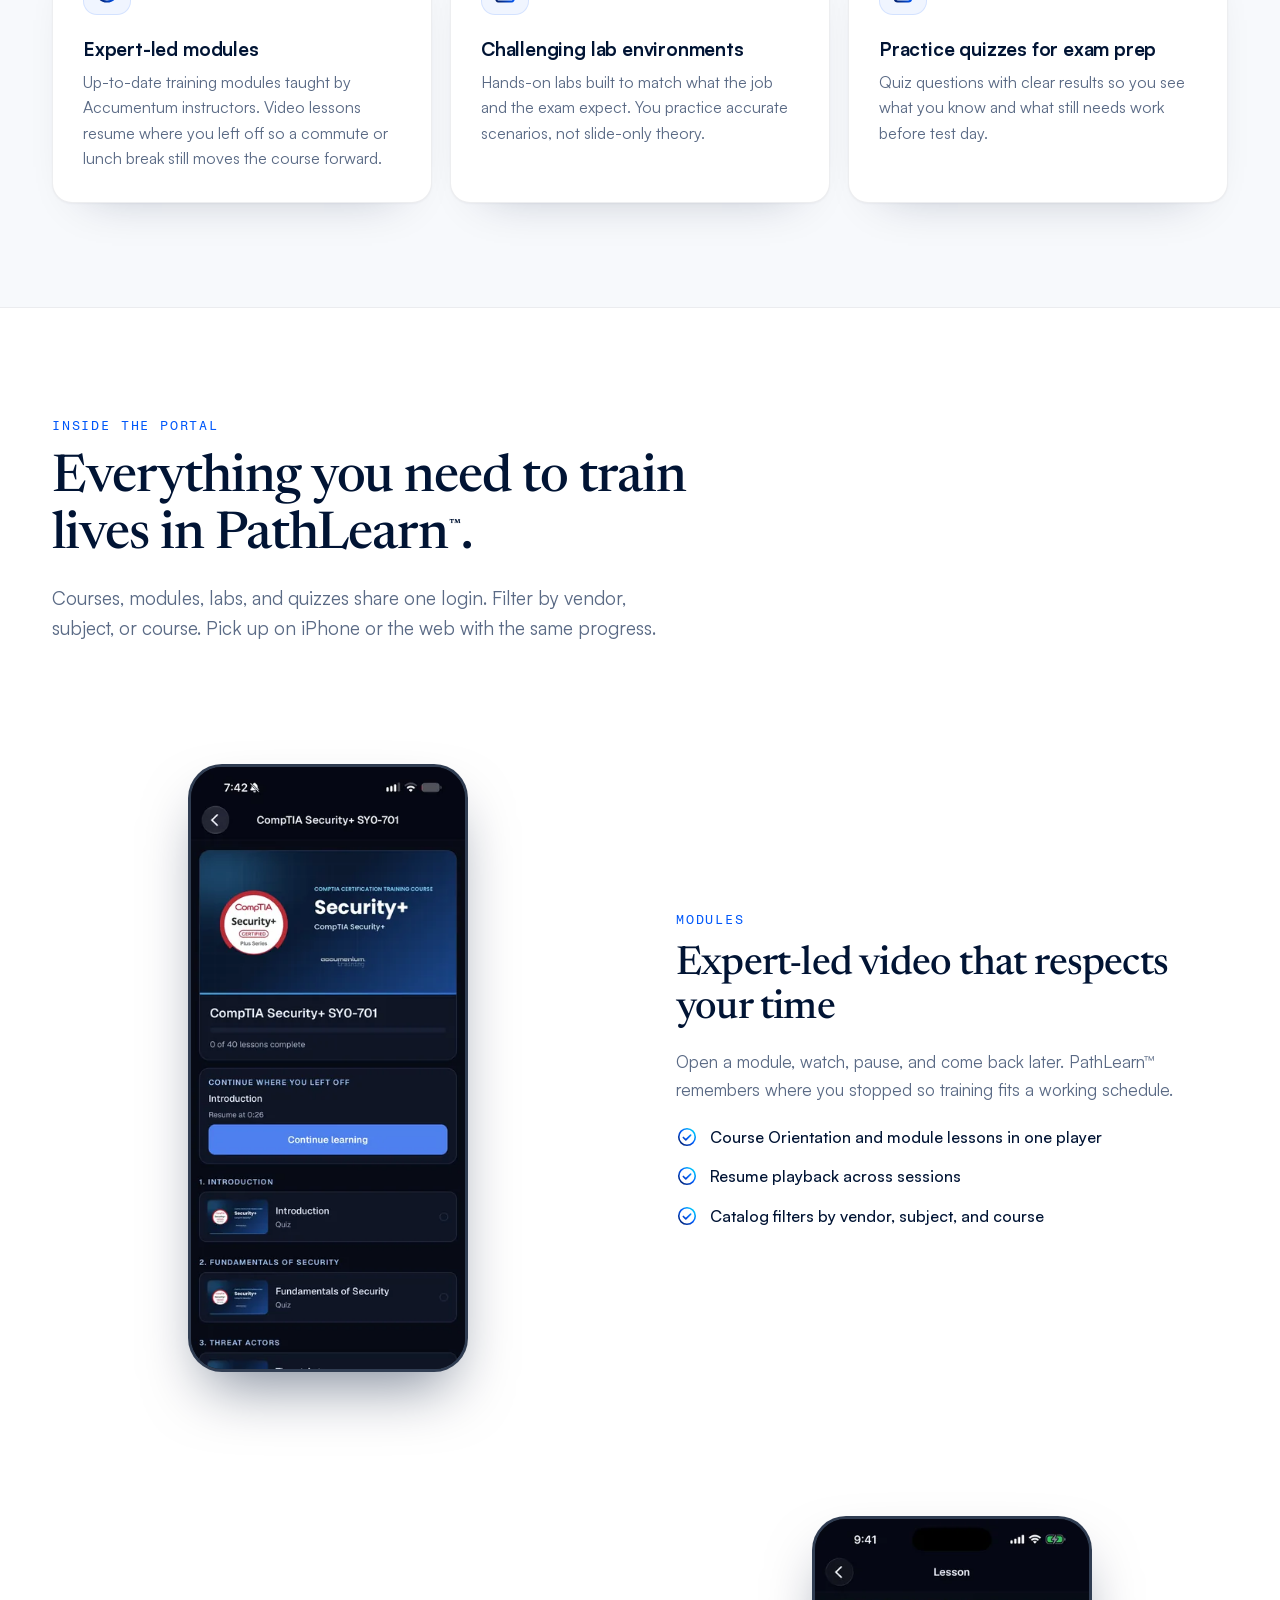
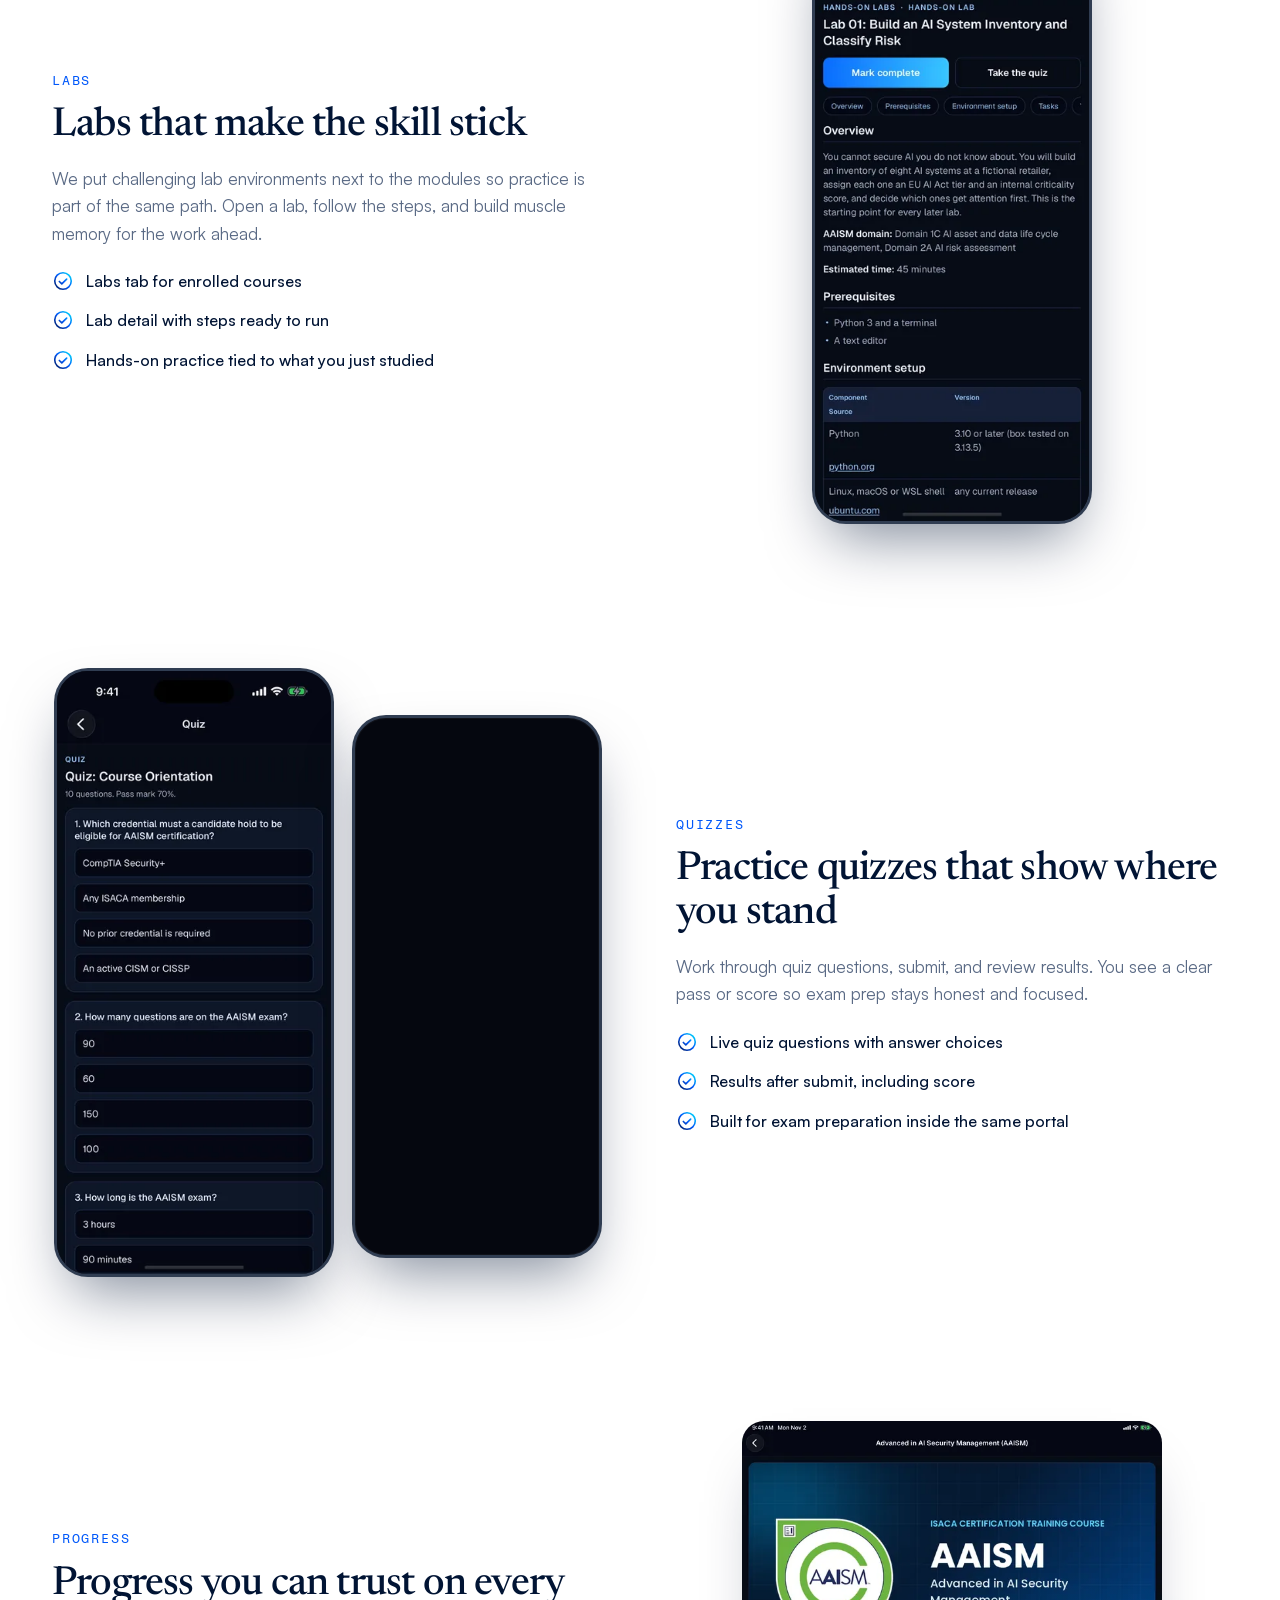
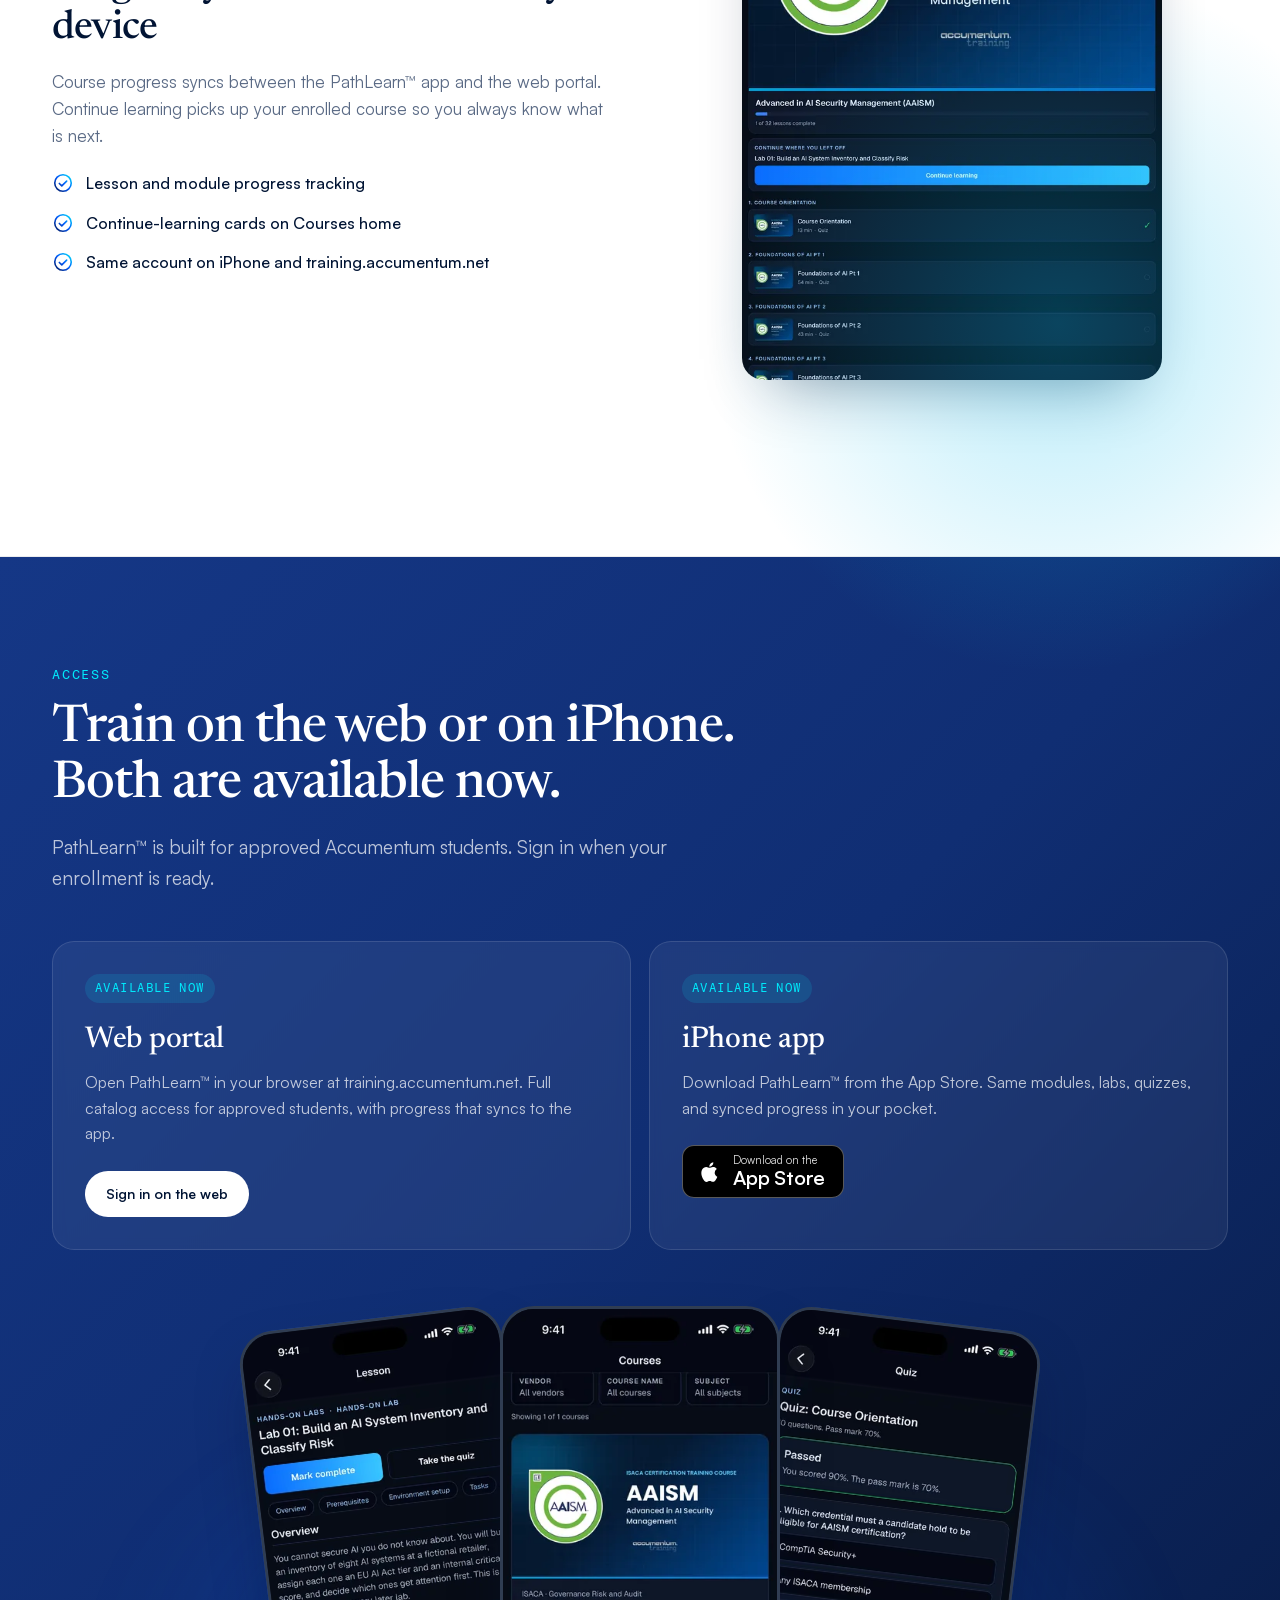
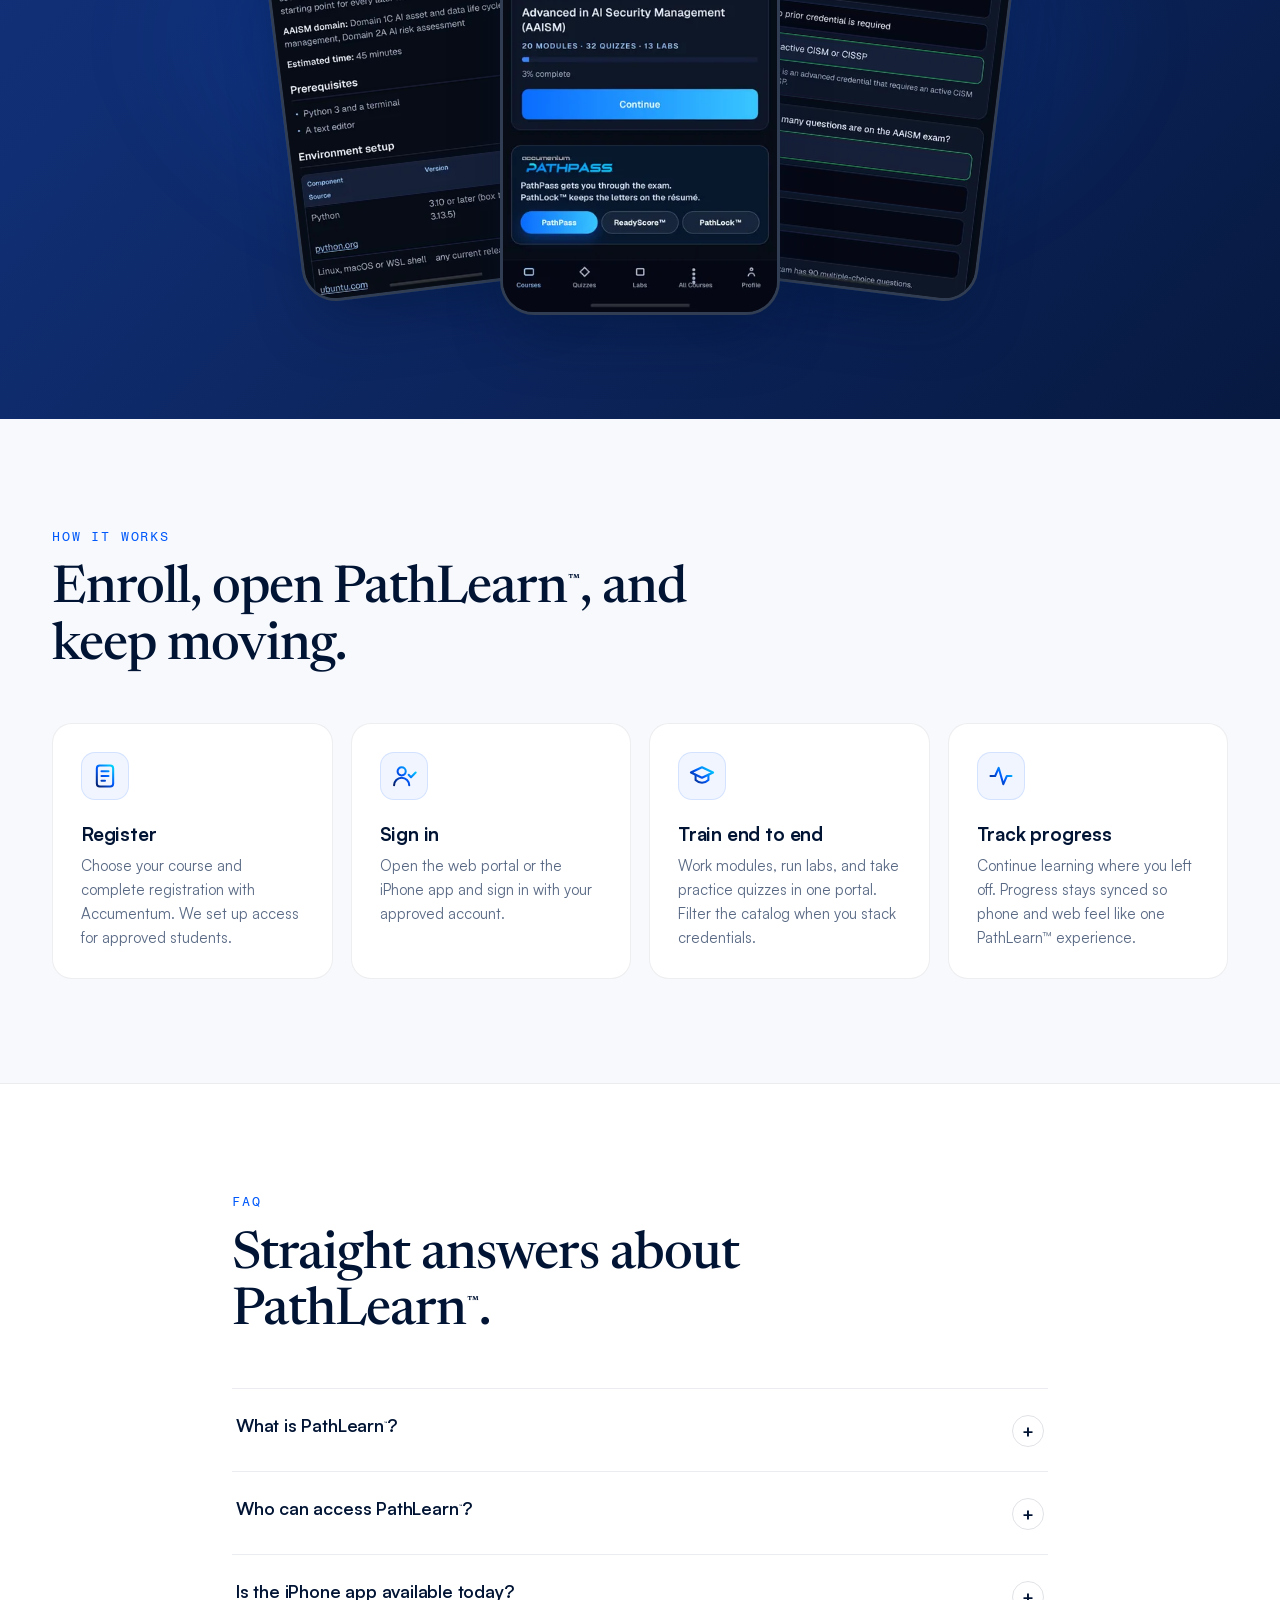
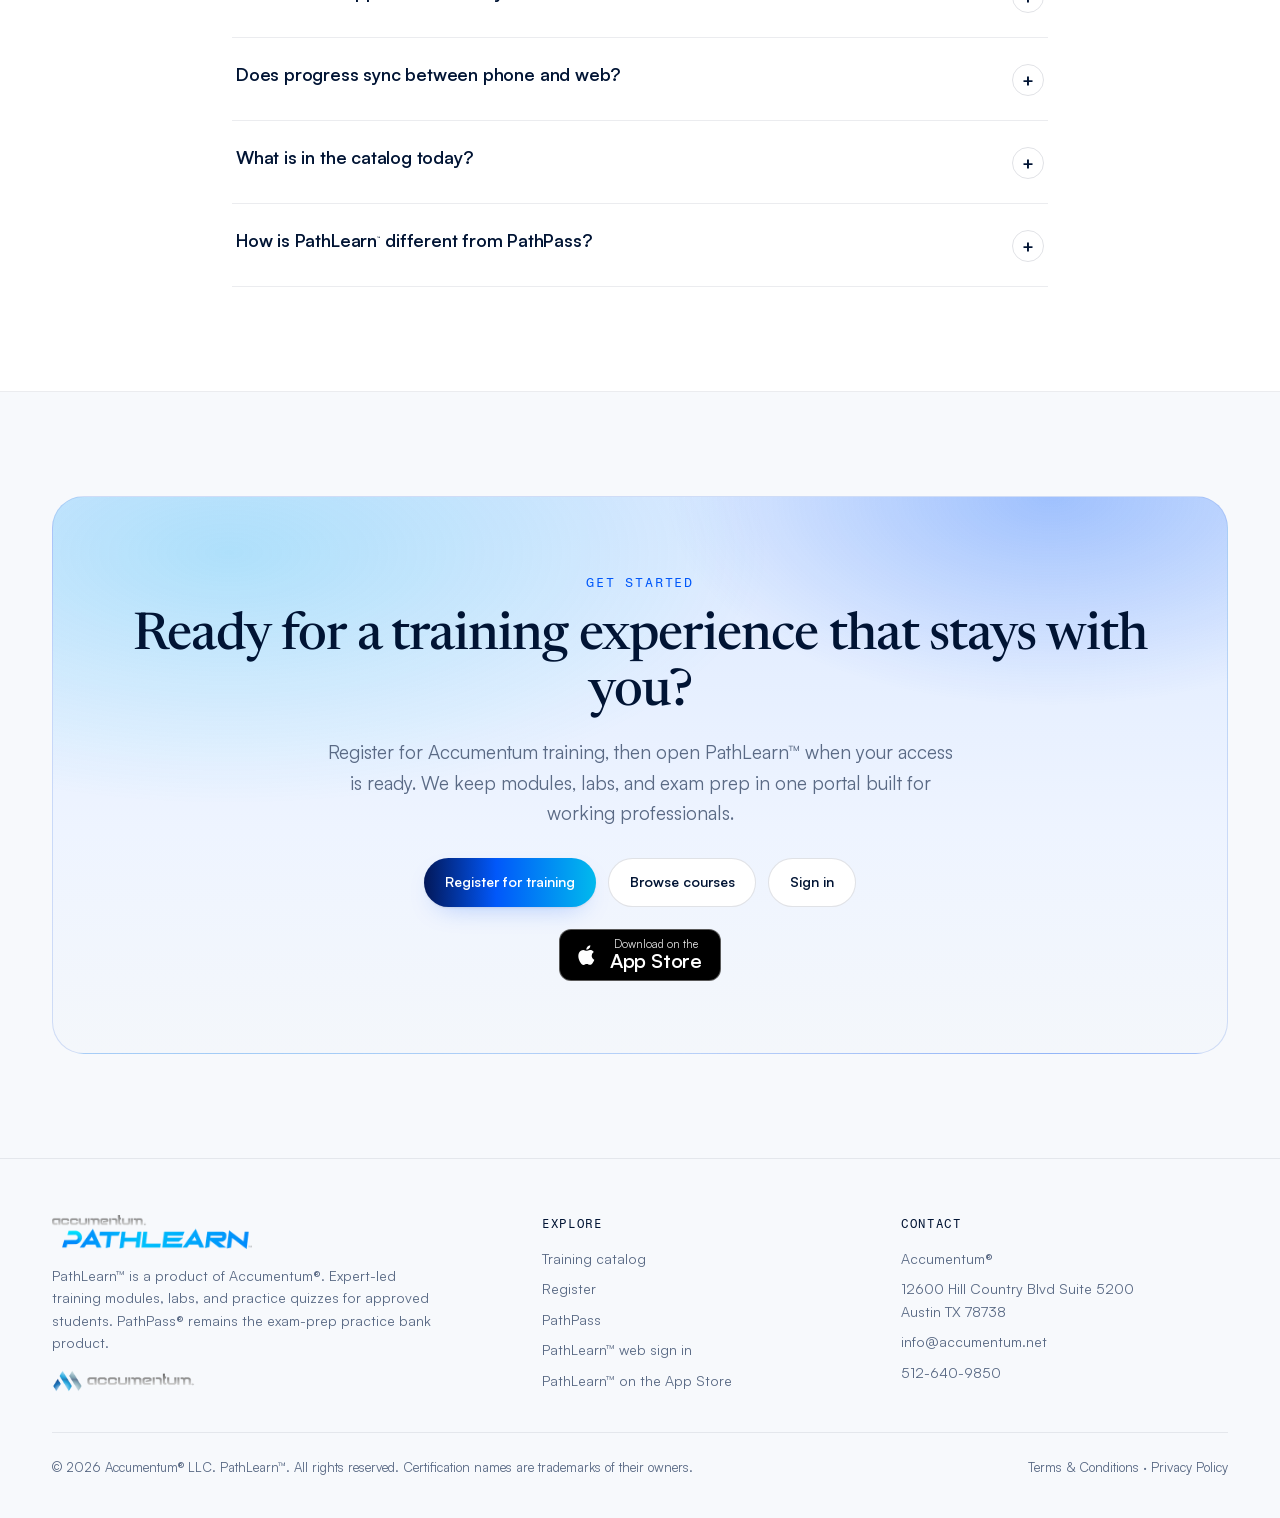
==== commit 92478f39: "Add new PathLearn social share image and complete Open Graph/Twitter tags" ====
--- a/index.html
+++ b/index.html
@@ -12,16 +12,20 @@
 <meta property="og:title" content="PathLearn™ by Accumentum | Modules, Labs and Practice Quizzes">
 <meta property="og:description" content="Expert-led training modules, hands-on labs, and practice quizzes in one portal. On the web and iPhone.">
 <meta property="og:url" content="https://pathlearn.net/">
-<meta property="og:image" content="https://pathlearn.net/img/og-pathlearn-v20261102.jpg">
+<meta property="og:image" content="https://pathlearn.net/img/og-pathlearn-v20261108.jpg">
+<meta property="og:image:secure_url" content="https://pathlearn.net/img/og-pathlearn-v20261108.jpg">
+<meta property="og:image:type" content="image/jpeg">
 <meta property="og:image:width" content="1200"><meta property="og:image:height" content="630">
-<meta property="og:image:alt" content="Accumentum PathLearn™ iPhone Learning Suite showing courses, quizzes, and labs">
+<meta property="og:image:alt" content="Accumentum PathLearn™ on a laptop and iPhone. Learn on the web. Continue on iPhone.">
 <meta name="twitter:card" content="summary_large_image">
+<meta name="twitter:image" content="https://pathlearn.net/img/og-pathlearn-v20261108.jpg">
+<meta name="twitter:image:alt" content="Accumentum PathLearn™ on a laptop and iPhone. Learn on the web. Continue on iPhone.">
 <meta name="apple-itunes-app" content="app-id=6825093041">
 <link rel="icon" href="img/icon.png" type="image/png">
 <link rel="apple-touch-icon" href="img/apple-touch-icon.png">
 <link rel="preload" href="fonts/Satoshi-Variable.woff2" as="font" type="font/woff2" crossorigin>
 <link rel="preload" href="fonts/Newsreader-Variable.woff2" as="font" type="font/woff2" crossorigin>
-<link rel="stylesheet" href="styles.css?v=20261108mobile1">
+<link rel="stylesheet" href="styles.css?v=20261108mobile2">
 <script type="application/ld+json">{"@context":"https://schema.org","@type":"MobileApplication","name":"PathLearn","operatingSystem":"iOS","applicationCategory":"EducationalApplication","url":"https://pathlearn.net/","installUrl":"https://apps.apple.com/app/id6825093041","publisher":{"@type":"Organization","name":"Accumentum","url":"https://accumentum.net/"}}</script>
 </head>
 <body>
--- a/styles.css
+++ b/styles.css
@@ -245,7 +245,7 @@
   .q .ic{width:32px;height:32px}
   .q .a p{margin-inline:0;font-size:16px}
   .q .a .faq-cta{margin-inline:0!important;gap:10px}
-  .faq-cta .btn{font-size:14px}
+  .q .a .faq-cta .btn{font-size:14px;min-height:48px;display:inline-flex;align-items:center;justify-content:center;box-sizing:border-box}
   .final{padding:40px 20px;border-radius:24px}
   footer{padding:40px 0 28px}
   footer ul{gap:4px}
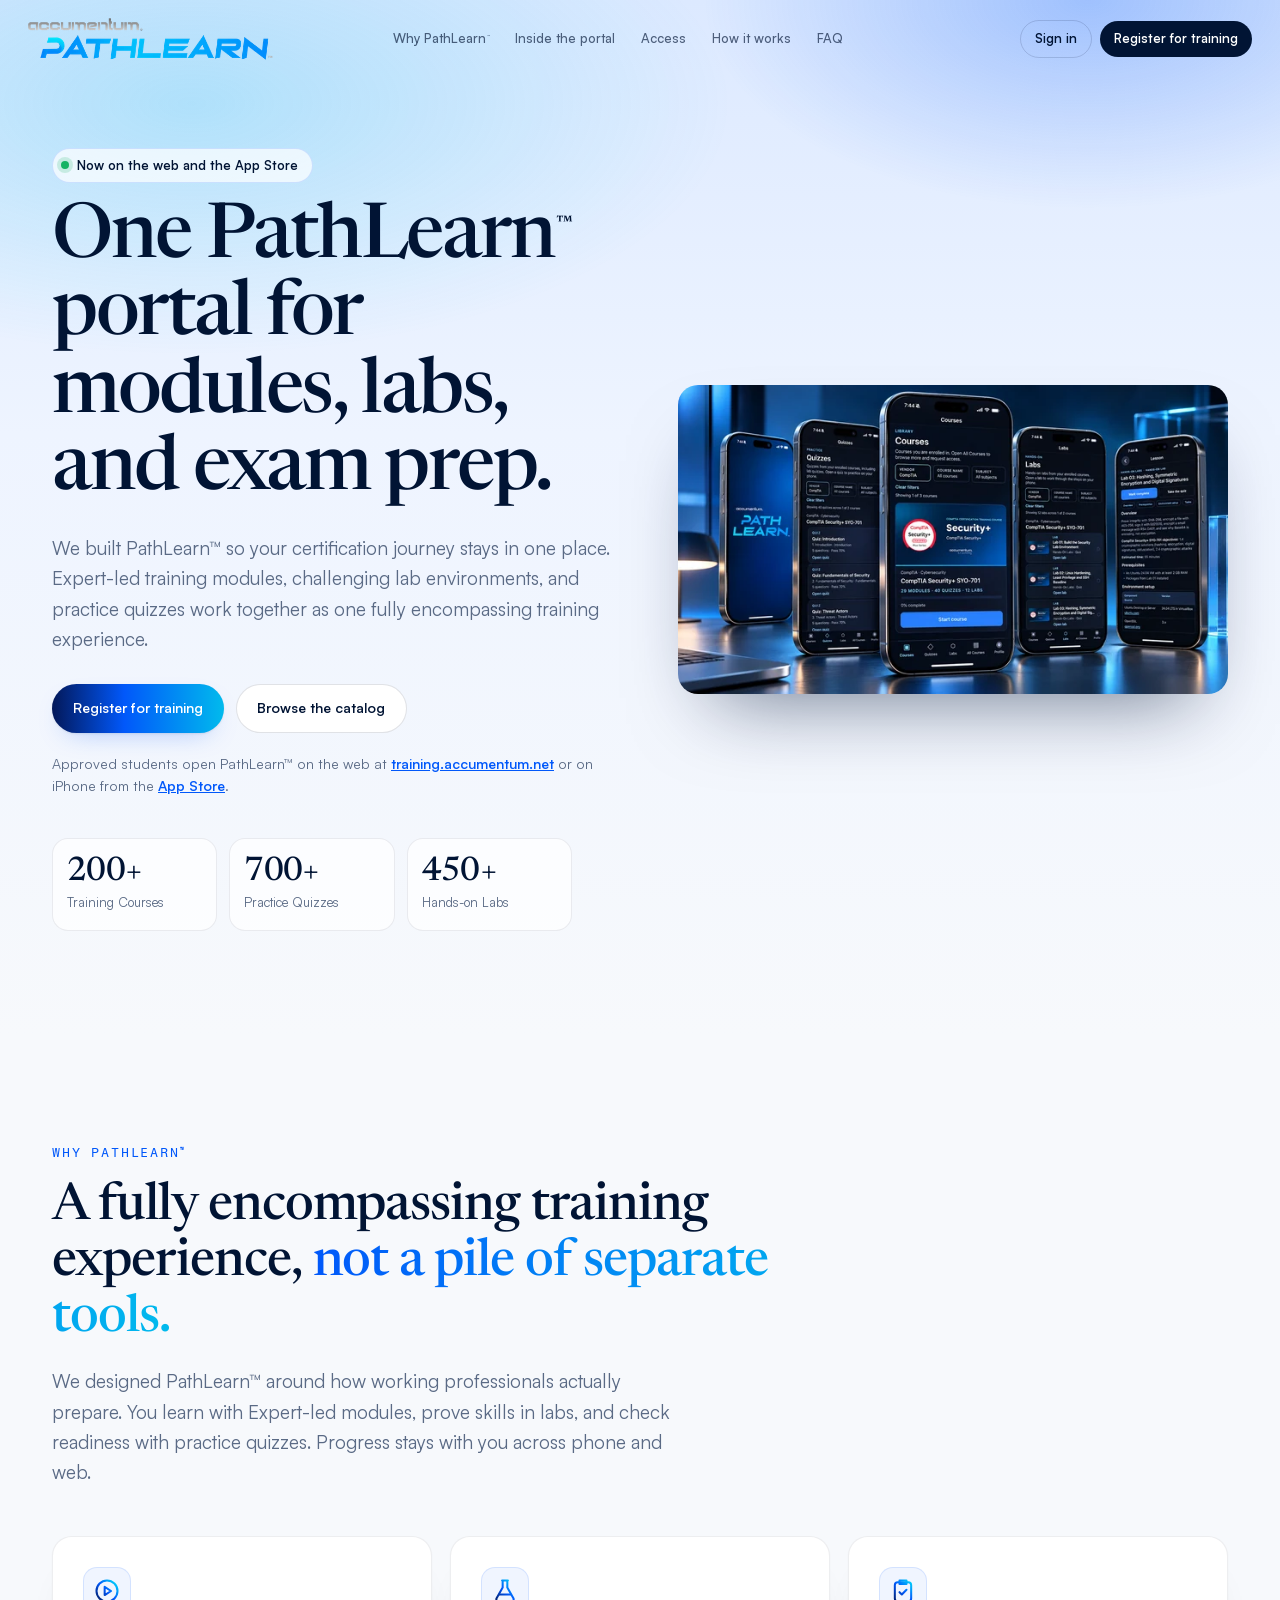
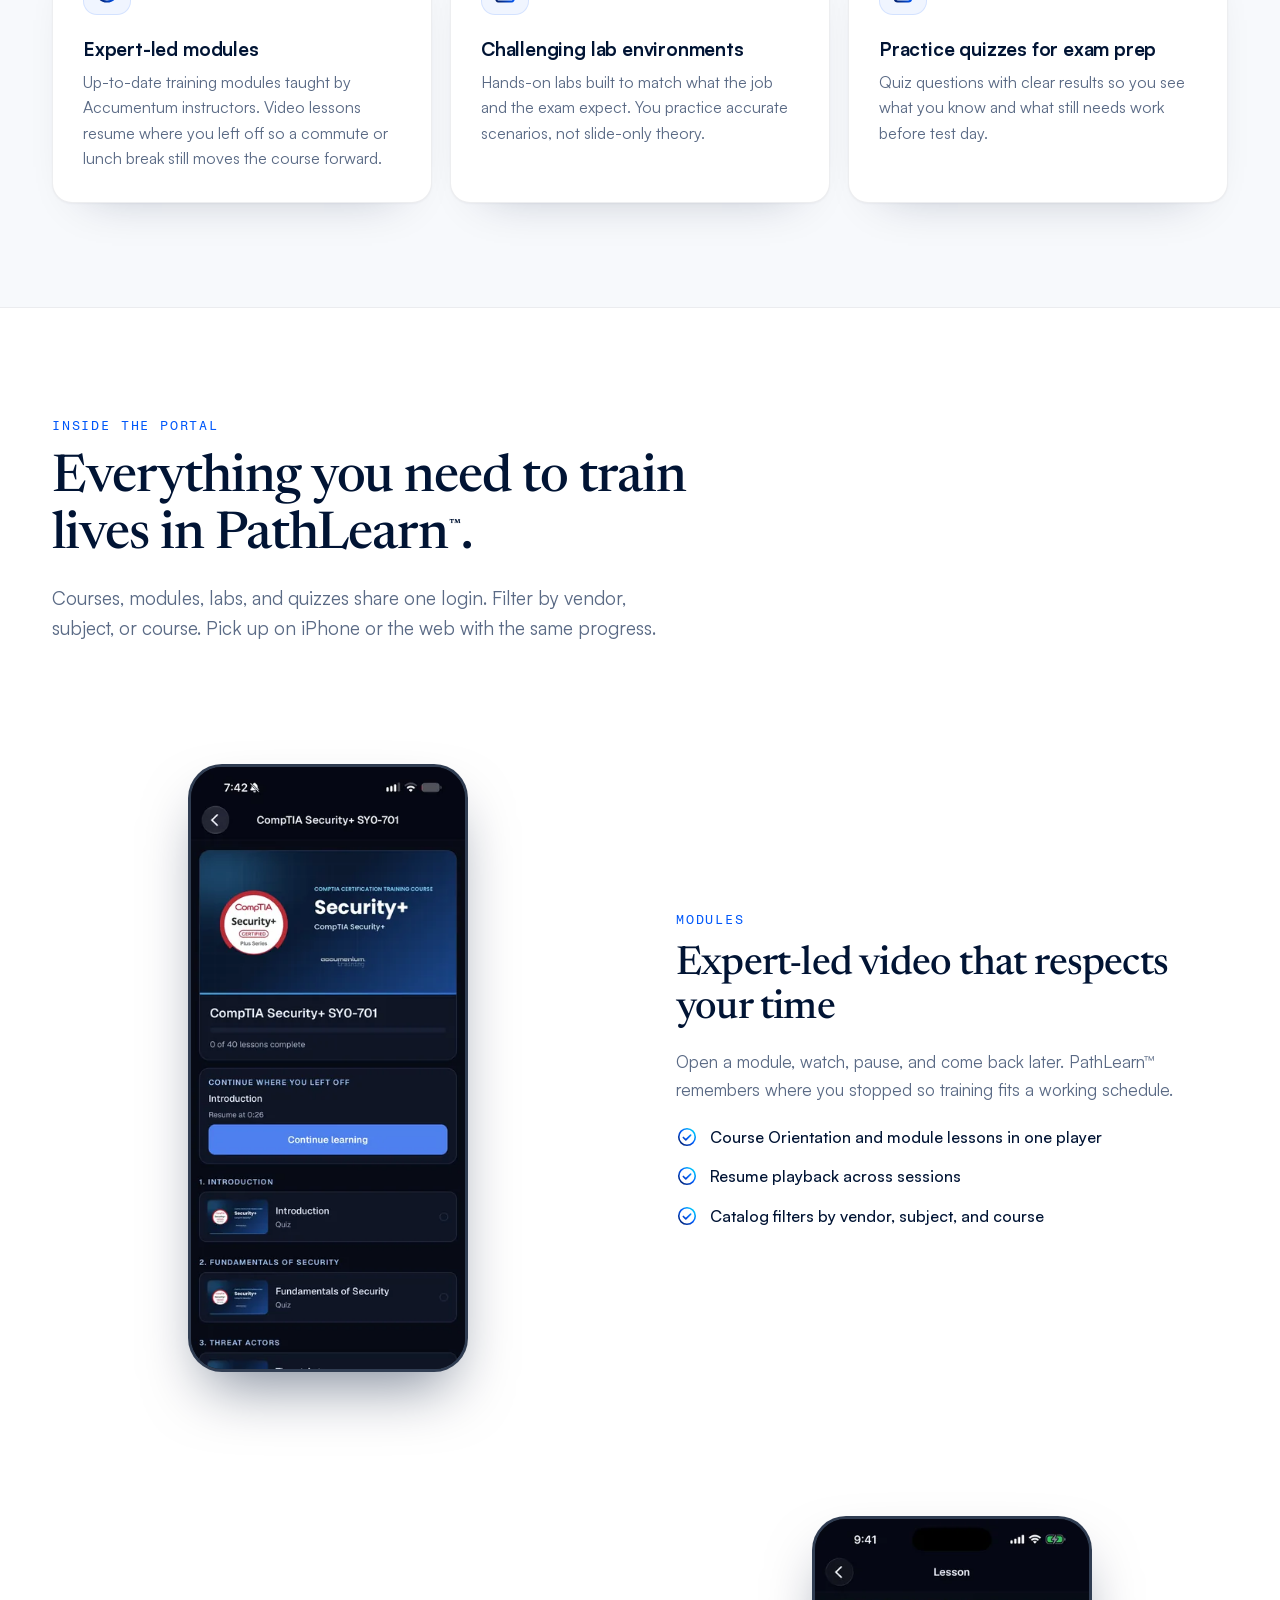
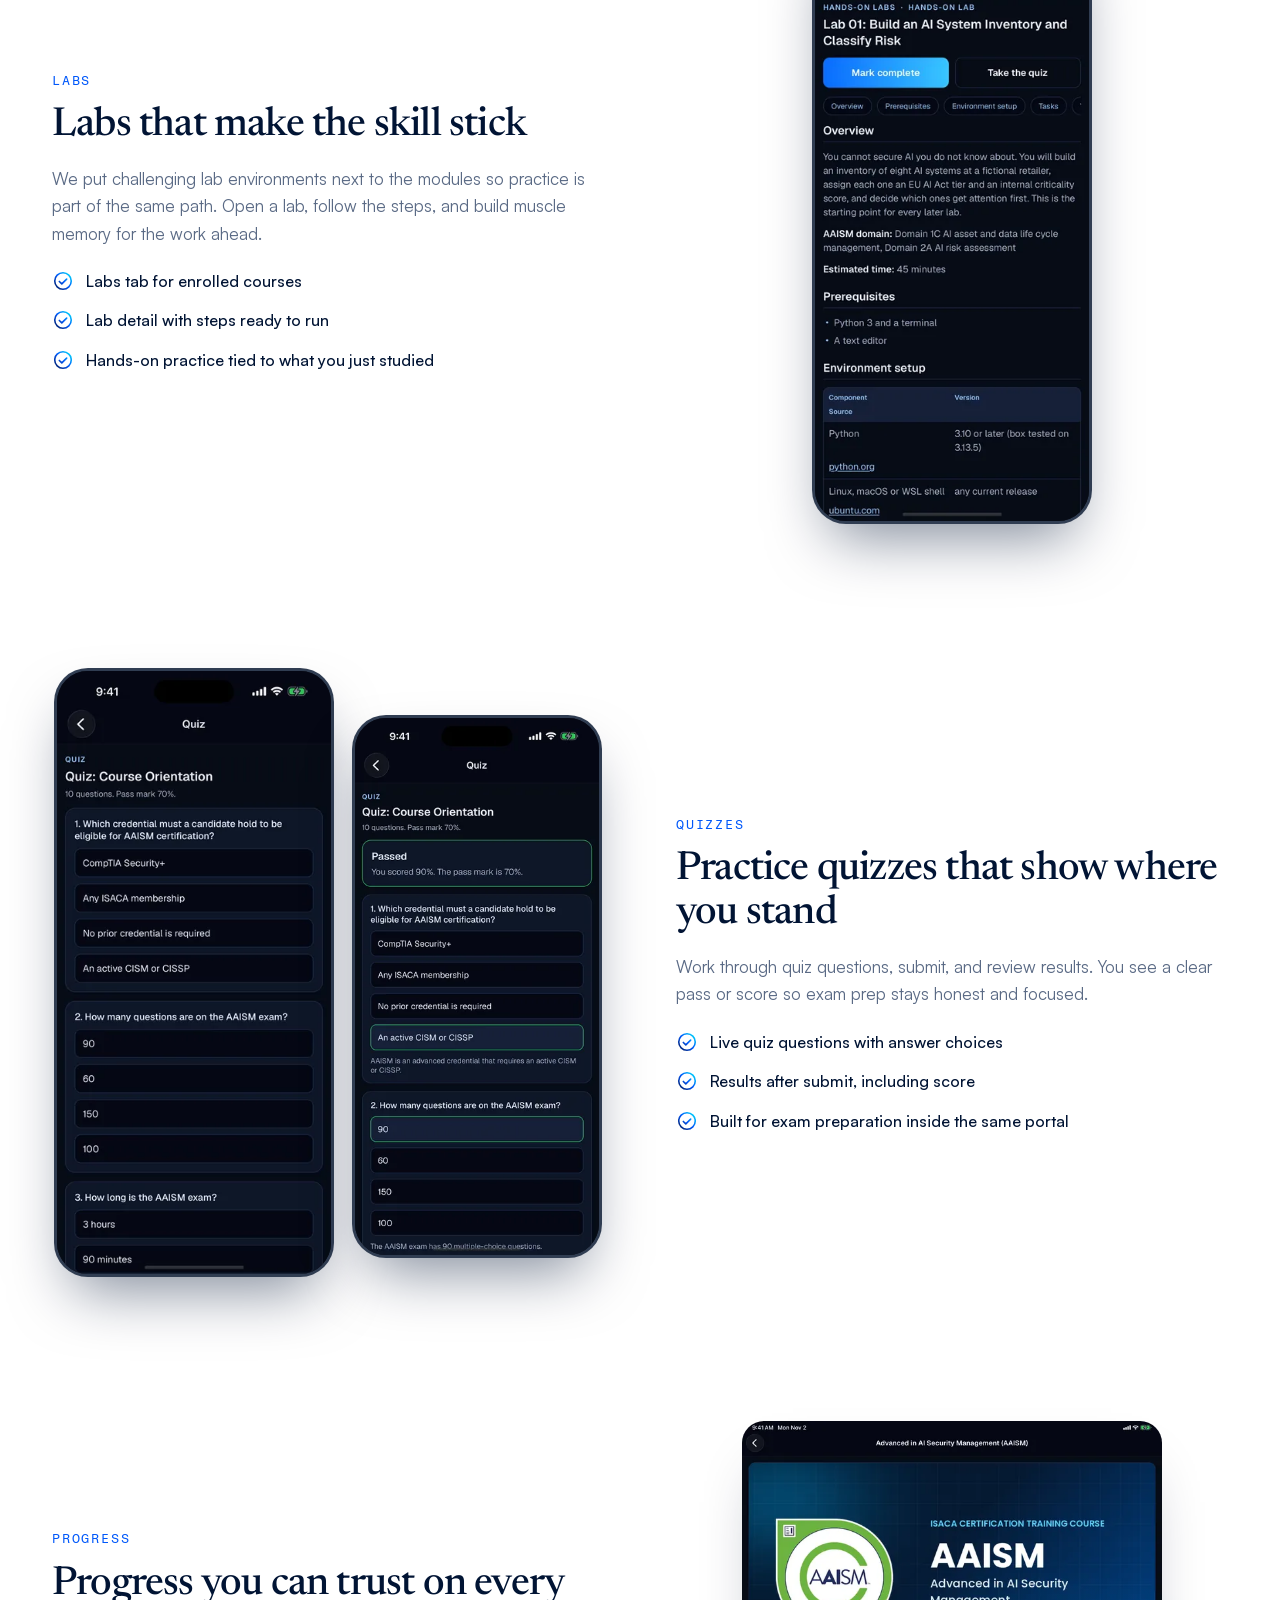
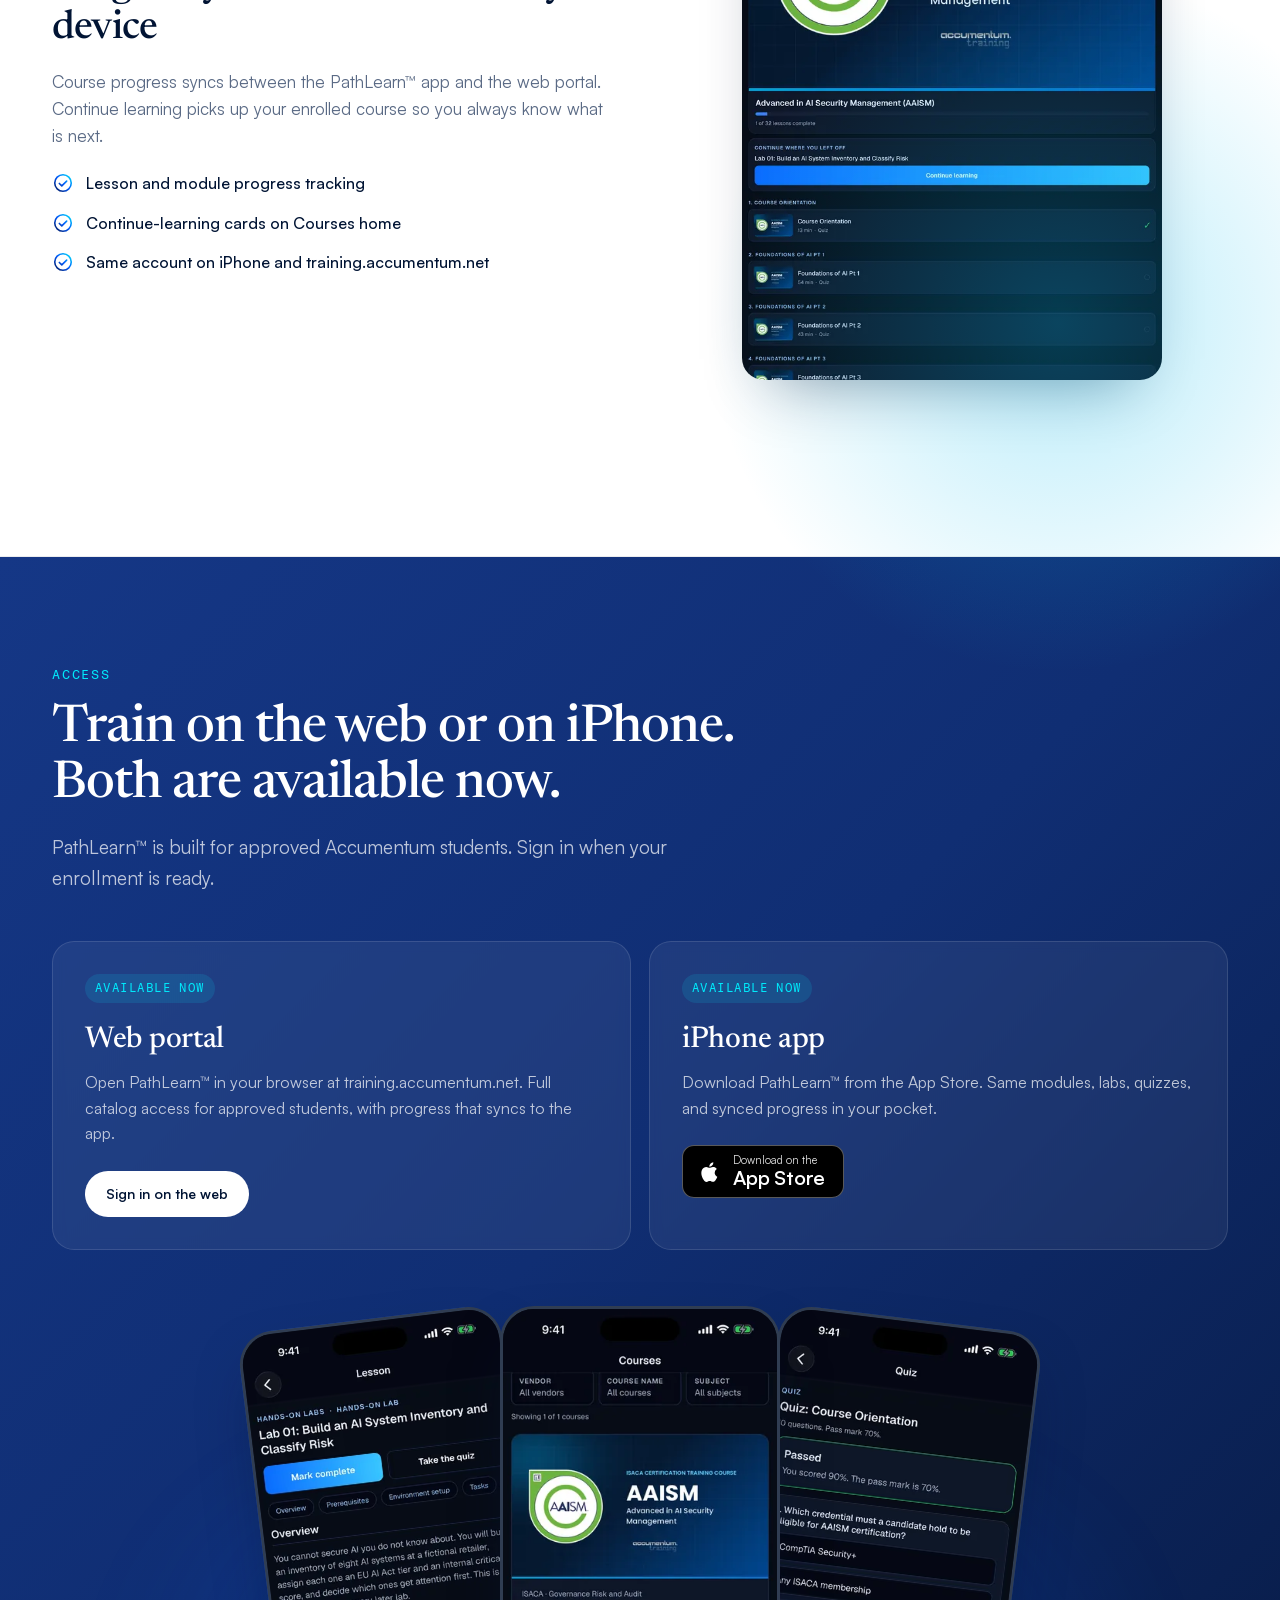
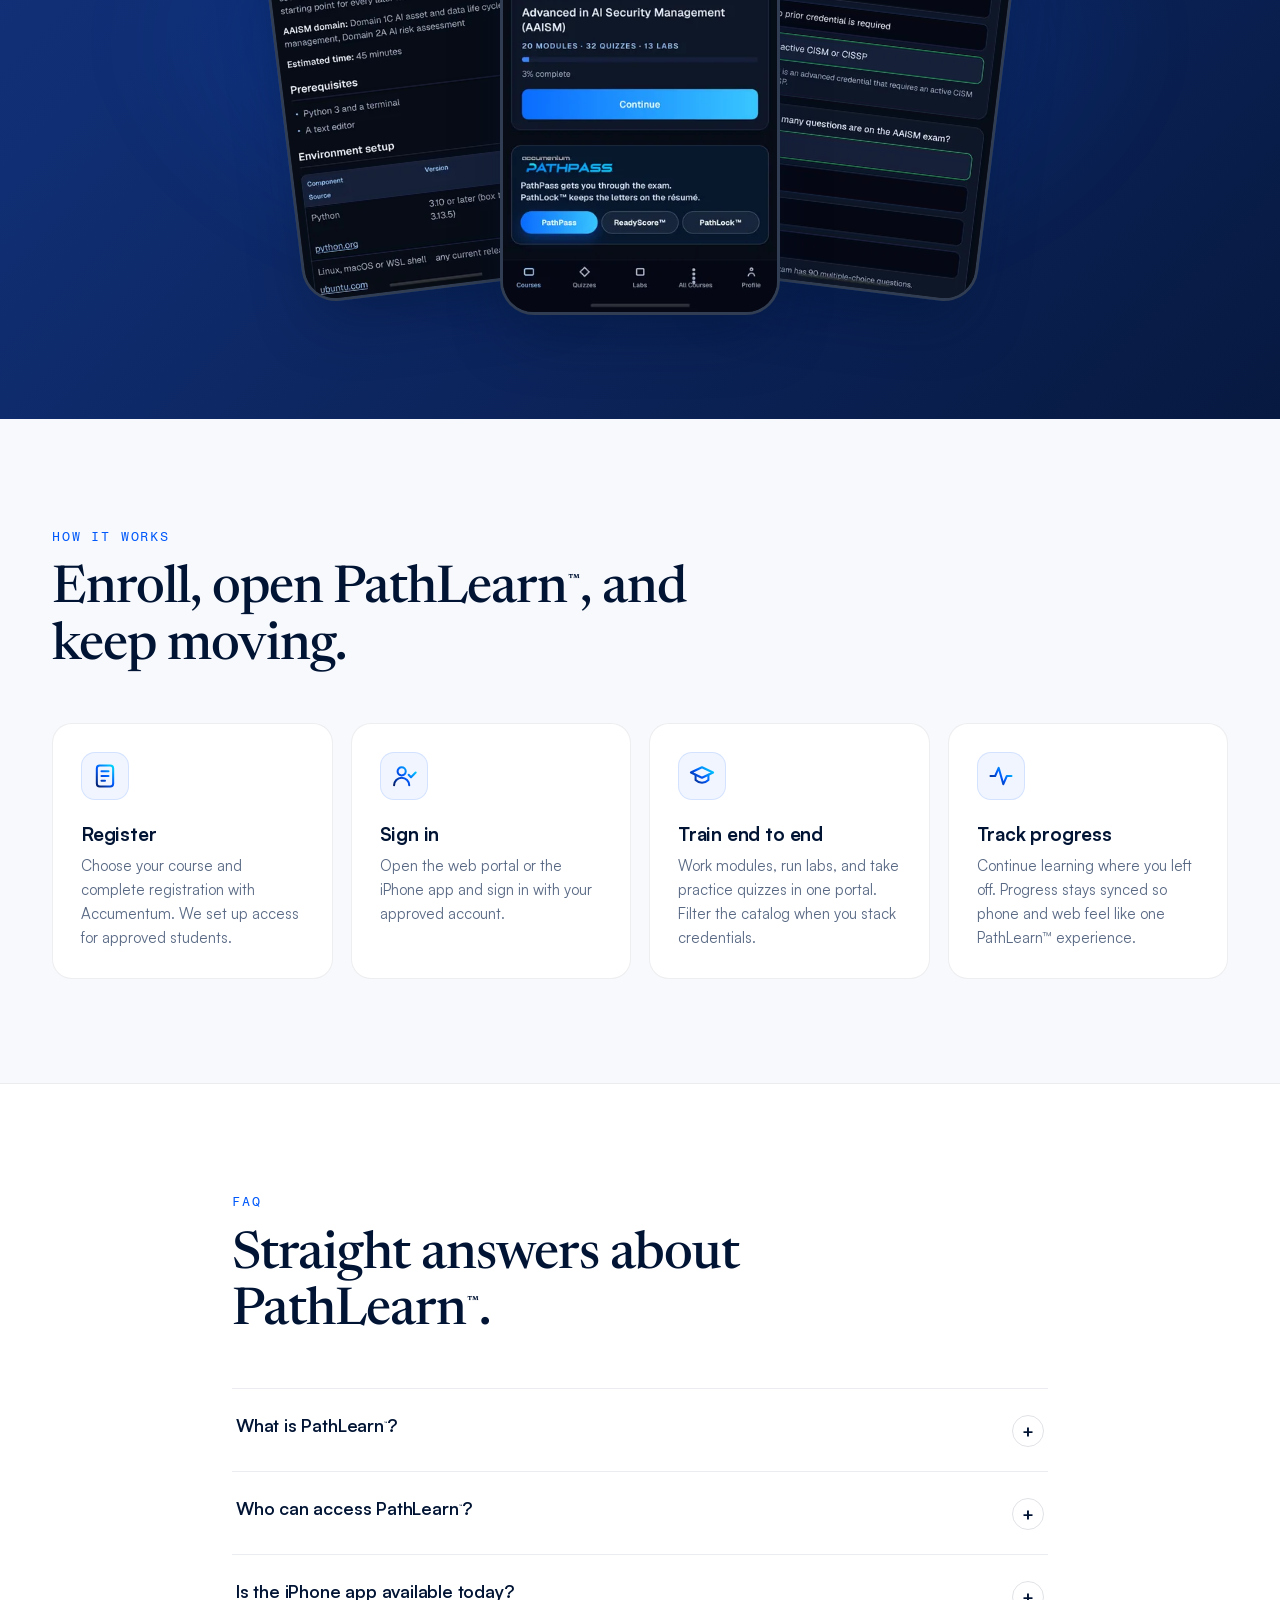
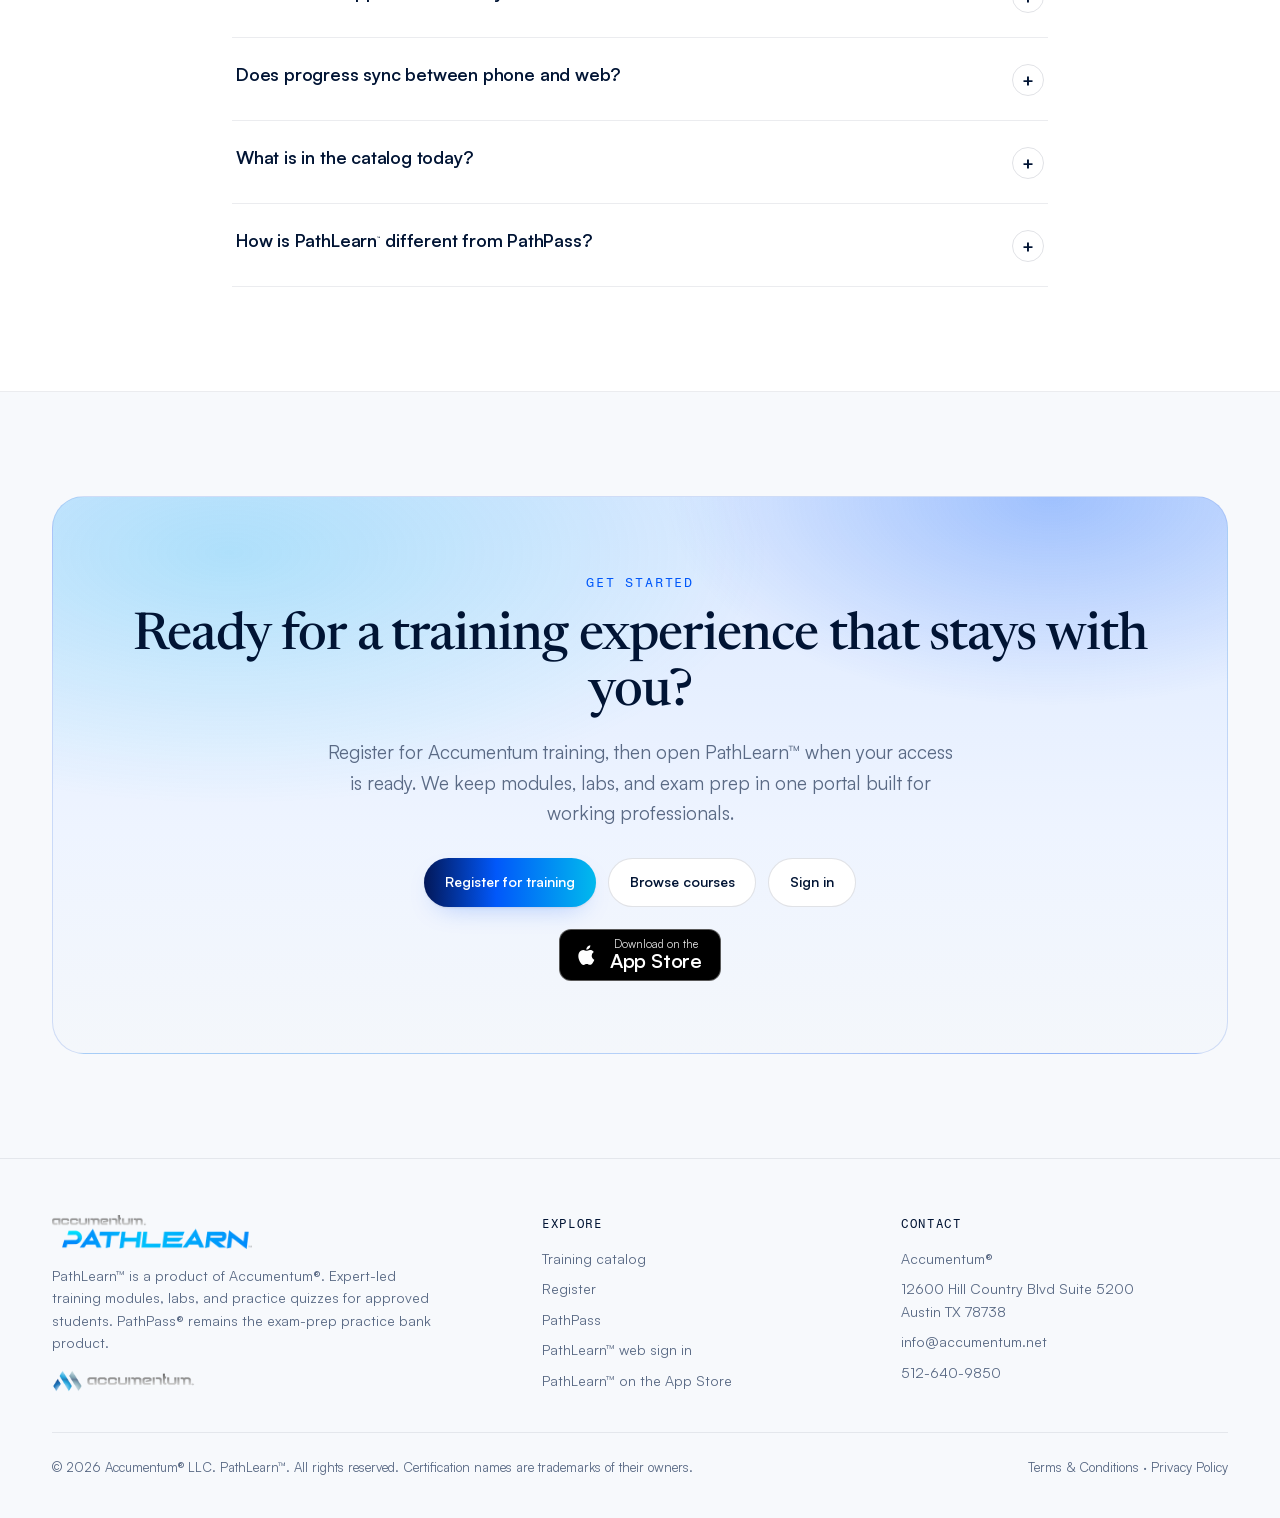
==== commit b4202178: "SEO behind-the-scenes: JSON-LD graph, llms.txt, image sitemap, fallback fonts, overflow clip, head m" ====
--- a/index.html
+++ b/index.html
@@ -8,6 +8,7 @@
 <link rel="canonical" href="https://pathlearn.net/">
 <meta name="theme-color" content="#f7f9fc">
 <meta property="og:type" content="website">
+<meta property="og:locale" content="en_US">
 <meta property="og:site_name" content="PathLearn™">
 <meta property="og:title" content="PathLearn™ by Accumentum | Modules, Labs and Practice Quizzes">
 <meta property="og:description" content="Expert-led training modules, hands-on labs, and practice quizzes in one portal. On the web and iPhone.">
@@ -18,15 +19,18 @@
 <meta property="og:image:width" content="1200"><meta property="og:image:height" content="630">
 <meta property="og:image:alt" content="Accumentum PathLearn™ on a laptop and iPhone. Learn on the web. Continue on iPhone.">
 <meta name="twitter:card" content="summary_large_image">
+<meta name="twitter:site" content="@accumentum">
+<meta name="twitter:title" content="PathLearn™ by Accumentum | Modules, Labs and Practice Quizzes">
+<meta name="twitter:description" content="Expert-led training modules, hands-on labs, and practice quizzes in one portal. On the web and iPhone.">
 <meta name="twitter:image" content="https://pathlearn.net/img/og-pathlearn-v20261108.jpg">
 <meta name="twitter:image:alt" content="Accumentum PathLearn™ on a laptop and iPhone. Learn on the web. Continue on iPhone.">
 <meta name="apple-itunes-app" content="app-id=6825093041">
-<link rel="icon" href="img/icon.png" type="image/png">
-<link rel="apple-touch-icon" href="img/apple-touch-icon.png">
-<link rel="preload" href="fonts/Satoshi-Variable.woff2" as="font" type="font/woff2" crossorigin>
-<link rel="preload" href="fonts/Newsreader-Variable.woff2" as="font" type="font/woff2" crossorigin>
-<link rel="stylesheet" href="styles.css?v=20261108mobile2">
-<script type="application/ld+json">{"@context":"https://schema.org","@type":"MobileApplication","name":"PathLearn","operatingSystem":"iOS","applicationCategory":"EducationalApplication","url":"https://pathlearn.net/","installUrl":"https://apps.apple.com/app/id6825093041","publisher":{"@type":"Organization","name":"Accumentum","url":"https://accumentum.net/"}}</script>
+<link rel="icon" href="/img/icon.png" type="image/png" sizes="300x300">
+<link rel="apple-touch-icon" href="/img/apple-touch-icon.png">
+<link rel="preload" href="/fonts/Satoshi-Variable.woff2" as="font" type="font/woff2" crossorigin>
+<link rel="preload" href="/fonts/Newsreader-Variable.woff2" as="font" type="font/woff2" crossorigin>
+<link rel="stylesheet" href="/styles.css?v=20261109seo1">
+<script type="application/ld+json">{"@context":"https://schema.org","@graph":[{"@type":"Organization","@id":"https://accumentum.net/#organization","name":"Accumentum","legalName":"Accumentum, LLC","url":"https://accumentum.net/"},{"@type":"WebSite","@id":"https://pathlearn.net/#website","url":"https://pathlearn.net/","name":"PathLearn™","alternateName":"PathLearn","inLanguage":"en-US","publisher":{"@id":"https://accumentum.net/#organization"}},{"@type":"WebPage","@id":"https://pathlearn.net/#webpage","url":"https://pathlearn.net/","name":"PathLearn™ by Accumentum","isPartOf":{"@id":"https://pathlearn.net/#website"},"about":{"@id":"https://pathlearn.net/#app"},"mainEntity":{"@id":"https://pathlearn.net/#app"},"primaryImageOfPage":{"@type":"ImageObject","url":"https://pathlearn.net/img/og-pathlearn-v20261108.jpg","width":1200,"height":630},"inLanguage":"en-US","publisher":{"@id":"https://accumentum.net/#organization"}},{"@type":"MobileApplication","@id":"https://pathlearn.net/#app","name":"PathLearn","alternateName":"PathLearn™","operatingSystem":"iOS 16.4 or later","applicationCategory":"EducationalApplication","url":"https://pathlearn.net/","installUrl":"https://apps.apple.com/app/id6825093041","downloadUrl":"https://apps.apple.com/app/id6825093041","sameAs":["https://apps.apple.com/us/app/pathlearn/id6825093041","https://accumentum.net/pathlearn/"],"image":"https://pathlearn.net/img/og-pathlearn-v20261108.jpg","screenshot":["https://pathlearn.net/img/pathlearn-phone-courses-home-v20261102-540w.webp","https://pathlearn.net/img/pathlearn-phone-lab-detail-v20261102-540w.webp","https://pathlearn.net/img/pathlearn-phone-quiz-results-v20261102-360w.webp"],"offers":{"@type":"Offer","price":"0","priceCurrency":"USD","availability":"https://schema.org/InStock","url":"https://apps.apple.com/app/id6825093041"},"publisher":{"@id":"https://accumentum.net/#organization"},"author":{"@id":"https://accumentum.net/#organization"}},{"@type":"FAQPage","@id":"https://pathlearn.net/#faq","isPartOf":{"@id":"https://pathlearn.net/#webpage"},"mainEntity":[{"@type":"Question","name":"What is PathLearn™?","acceptedAnswer":{"@type":"Answer","text":"PathLearn™ is Accumentum’s training portal. Expert-led modules, hands-on labs, and practice quizzes live in one experience so your certification path stays organized instead of scattered across tools. Open a module, run a lab, then check readiness with practice quizzes using the same account on web and iPhone."}},{"@type":"Question","name":"Who can access PathLearn™?","acceptedAnswer":{"@type":"Answer","text":"PathLearn™ is for approved Accumentum students. Register for training first. When your enrollment is ready, you sign in on the web portal or in the iPhone app with your approved account. Downloading the app alone does not create enrollment. Access follows Accumentum registration and approval."}},{"@type":"Question","name":"Is the iPhone app available today?","acceptedAnswer":{"@type":"Answer","text":"Yes. PathLearn™ is available now on the App Store, and the web portal at training.accumentum.net is available for approved students. Use the same modules, labs, quizzes, and synced progress in your pocket once your enrollment is ready."}},{"@type":"Question","name":"Does progress sync between phone and web?","acceptedAnswer":{"@type":"Answer","text":"Yes. Course progress syncs across the PathLearn™ app and the web portal, so a lesson you start on one device can continue on the other. Continue-learning cards and module tracking keep the next step clear whether you train during a commute or at a desk."}},{"@type":"Question","name":"What is in the catalog today?","acceptedAnswer":{"@type":"Answer","text":"PathLearn™ covers 200+ training courses, 700+ practice quizzes, and 450+ hands-on labs for approved Accumentum students. Filter by vendor, subject, or course name to stack credentials without leaving the portal."}},{"@type":"Question","name":"How is PathLearn™ different from PathPass?","acceptedAnswer":{"@type":"Answer","text":"PathLearn™ is the training portal for Expert-led modules, hands-on labs, and practice quizzes. PathPass® is Accumentum’s separate exam-prep practice bank app. Many students use both. PathLearn™ builds the skill path. PathPass® focuses on exam-style practice questions."}}]}]}</script>
 </head>
 <body>
 <a class="skip" href="#main">Skip to content</a>
@@ -34,7 +38,7 @@
 <header class="hdr" id="hdr">
  <div class="hdr-row">
   <span class="hdr-pill" aria-hidden="true"></span>
-  <a class="brand" href="/" aria-label="PathLearn home"><img class="brand-logo" src="img/pathlearn-logo-header.webp" srcset="img/pathlearn-logo-header.webp 1x, img/pathlearn-logo-hires.webp 2x" alt="PathLearn™" width="470" height="80"></a>
+  <a class="brand" href="/" aria-label="PathLearn home"><img class="brand-logo" src="/img/pathlearn-logo-header.webp" srcset="/img/pathlearn-logo-header.webp 1x, /img/pathlearn-logo-hires.webp 2x" alt="PathLearn™" width="470" height="80"></a>
   <nav class="nav" aria-label="Primary"><a href="#why">Why PathLearn<span class="tm">™</span></a><a href="#inside">Inside the portal</a><a href="#access">Access</a><a href="#how">How it works</a><a href="#faq">FAQ</a></nav>
   <div class="hdr-cta"><a class="header-action header-signin" href="https://training.accumentum.net/login">Sign in</a><a class="header-action header-register" href="https://accumentum.net/registration/">Register for training</a></div>
   <button class="menu-btn" type="button" aria-expanded="false" aria-controls="mnav" aria-label="Open menu"><span class="menu-lines" aria-hidden="true"><span></span><span></span></span></button>
@@ -61,7 +65,7 @@
    </div>
   </div>
   <div class="hero-suite reveal">
-   <img class="suite suite-hero" src="img/pathlearn-iphone-suite-v20261108-1672w.webp" srcset="img/pathlearn-iphone-suite-v20261108-640w.webp 640w, img/pathlearn-iphone-suite-v20261108-1024w.webp 1024w, img/pathlearn-iphone-suite-v20261108-1600w.webp 1600w, img/pathlearn-iphone-suite-v20261108-1672w.webp 1672w" sizes="(min-width:1280px) 550px, (min-width:1024px) calc((100vw - 112px)/2.05), (min-width:804px) 740px, (min-width:640px) calc(100vw - 64px), calc(100vw - 40px)" alt="Accumentum PathLearn™ iPhone Learning Suite showing courses, quizzes, and labs" width="1672" height="941" loading="eager" fetchpriority="high">
+   <img class="suite suite-hero" src="/img/pathlearn-iphone-suite-v20261108-1672w.webp" srcset="/img/pathlearn-iphone-suite-v20261108-640w.webp 640w, /img/pathlearn-iphone-suite-v20261108-1024w.webp 1024w, /img/pathlearn-iphone-suite-v20261108-1600w.webp 1600w, /img/pathlearn-iphone-suite-v20261108-1672w.webp 1672w" sizes="(min-width:1280px) 550px, (min-width:1024px) calc((100vw - 112px)/2.05), (min-width:804px) 740px, (min-width:640px) calc(100vw - 64px), calc(100vw - 40px)" alt="Accumentum PathLearn™ iPhone Learning Suite showing courses, quizzes, and labs" width="1672" height="941" loading="eager" fetchpriority="high">
   </div>
  </div>
 </section>
@@ -81,19 +85,19 @@
  <div class="wrap">
   <div class="head reveal"><span class="label">Inside the portal</span><h2 class="display">Everything you need to train lives in PathLearn<span class="tm">™</span>.</h2><p class="lead">Courses, modules, labs, and quizzes share one login. Filter by vendor, subject, or course. Pick up on iPhone or the web with the same progress.</p></div>
   <div class="feat reveal">
-   <div class="media"><div class="phone"><img src="img/pathlearn-phone-securityplus-course-v20261102b-540w.webp" srcset="img/pathlearn-phone-securityplus-course-v20261102b-360w.webp 360w, img/pathlearn-phone-securityplus-course-v20261102b-540w.webp 540w" sizes="(min-width:1024px) 280px, (min-width:430px) 280px, 72vw" alt="Security+ course modules in PathLearn™" width="540" height="1173" loading="lazy" decoding="async"></div></div>
+   <div class="media"><div class="phone"><img src="/img/pathlearn-phone-securityplus-course-v20261102b-540w.webp" srcset="/img/pathlearn-phone-securityplus-course-v20261102b-360w.webp 360w, /img/pathlearn-phone-securityplus-course-v20261102b-540w.webp 540w" sizes="(min-width:1024px) 280px, (min-width:430px) 280px, 72vw" alt="Security+ course modules in PathLearn™" width="540" height="1173" loading="lazy" decoding="async"></div></div>
    <div><span class="label">Modules</span><h3>Expert-led video that respects your time</h3><p>Open a module, watch, pause, and come back later. PathLearn™ remembers where you stopped so training fits a working schedule.</p><ul class="ticks"><li><svg class="ms-icon tick-ico" width="22" height="22" viewBox="0 0 24 24" fill="none" aria-hidden="true"><defs><linearGradient id="ck-modules-1" x1="3" y1="21" x2="21" y2="3" gradientUnits="userSpaceOnUse"><stop offset="0" stop-color="#031859"/><stop offset=".5" stop-color="#0158FA"/><stop offset="1" stop-color="#01E9FB"/></linearGradient></defs><g stroke="url(#ck-modules-1)" stroke-width="1.75" stroke-linecap="round" stroke-linejoin="round" style="vector-effect:non-scaling-stroke"><circle cx="12" cy="12" r="9"/><path d="M8 12.5l2.7 2.7L16 10"/></g></svg><span>Course Orientation and module lessons in one player</span></li><li><svg class="ms-icon tick-ico" width="22" height="22" viewBox="0 0 24 24" fill="none" aria-hidden="true"><defs><linearGradient id="ck-modules-2" x1="3" y1="21" x2="21" y2="3" gradientUnits="userSpaceOnUse"><stop offset="0" stop-color="#031859"/><stop offset=".5" stop-color="#0158FA"/><stop offset="1" stop-color="#01E9FB"/></linearGradient></defs><g stroke="url(#ck-modules-2)" stroke-width="1.75" stroke-linecap="round" stroke-linejoin="round" style="vector-effect:non-scaling-stroke"><circle cx="12" cy="12" r="9"/><path d="M8 12.5l2.7 2.7L16 10"/></g></svg><span>Resume playback across sessions</span></li><li><svg class="ms-icon tick-ico" width="22" height="22" viewBox="0 0 24 24" fill="none" aria-hidden="true"><defs><linearGradient id="ck-modules-3" x1="3" y1="21" x2="21" y2="3" gradientUnits="userSpaceOnUse"><stop offset="0" stop-color="#031859"/><stop offset=".5" stop-color="#0158FA"/><stop offset="1" stop-color="#01E9FB"/></linearGradient></defs><g stroke="url(#ck-modules-3)" stroke-width="1.75" stroke-linecap="round" stroke-linejoin="round" style="vector-effect:non-scaling-stroke"><circle cx="12" cy="12" r="9"/><path d="M8 12.5l2.7 2.7L16 10"/></g></svg><span>Catalog filters by vendor, subject, and course</span></li></ul></div>
   </div>
   <div class="feat flip reveal">
-   <div class="media"><div class="phone"><img src="img/pathlearn-phone-lab-detail-v20261102-540w.webp" srcset="img/pathlearn-phone-lab-detail-v20261102-360w.webp 360w, img/pathlearn-phone-lab-detail-v20261102-540w.webp 540w" sizes="(min-width:1024px) 280px, (min-width:430px) 280px, 72vw" alt="PathLearn™ lab detail with steps" width="540" height="1173" loading="lazy" decoding="async"></div></div>
+   <div class="media"><div class="phone"><img src="/img/pathlearn-phone-lab-detail-v20261102-540w.webp" srcset="/img/pathlearn-phone-lab-detail-v20261102-360w.webp 360w, /img/pathlearn-phone-lab-detail-v20261102-540w.webp 540w" sizes="(min-width:1024px) 280px, (min-width:430px) 280px, 72vw" alt="PathLearn™ lab detail with steps" width="540" height="1173" loading="lazy" decoding="async"></div></div>
    <div><span class="label">Labs</span><h3>Labs that make the skill stick</h3><p>We put challenging lab environments next to the modules so practice is part of the same path. Open a lab, follow the steps, and build muscle memory for the work ahead.</p><ul class="ticks"><li><svg class="ms-icon tick-ico" width="22" height="22" viewBox="0 0 24 24" fill="none" aria-hidden="true"><defs><linearGradient id="ck-labs-1" x1="3" y1="21" x2="21" y2="3" gradientUnits="userSpaceOnUse"><stop offset="0" stop-color="#031859"/><stop offset=".5" stop-color="#0158FA"/><stop offset="1" stop-color="#01E9FB"/></linearGradient></defs><g stroke="url(#ck-labs-1)" stroke-width="1.75" stroke-linecap="round" stroke-linejoin="round" style="vector-effect:non-scaling-stroke"><circle cx="12" cy="12" r="9"/><path d="M8 12.5l2.7 2.7L16 10"/></g></svg><span>Labs tab for enrolled courses</span></li><li><svg class="ms-icon tick-ico" width="22" height="22" viewBox="0 0 24 24" fill="none" aria-hidden="true"><defs><linearGradient id="ck-labs-2" x1="3" y1="21" x2="21" y2="3" gradientUnits="userSpaceOnUse"><stop offset="0" stop-color="#031859"/><stop offset=".5" stop-color="#0158FA"/><stop offset="1" stop-color="#01E9FB"/></linearGradient></defs><g stroke="url(#ck-labs-2)" stroke-width="1.75" stroke-linecap="round" stroke-linejoin="round" style="vector-effect:non-scaling-stroke"><circle cx="12" cy="12" r="9"/><path d="M8 12.5l2.7 2.7L16 10"/></g></svg><span>Lab detail with steps ready to run</span></li><li><svg class="ms-icon tick-ico" width="22" height="22" viewBox="0 0 24 24" fill="none" aria-hidden="true"><defs><linearGradient id="ck-labs-3" x1="3" y1="21" x2="21" y2="3" gradientUnits="userSpaceOnUse"><stop offset="0" stop-color="#031859"/><stop offset=".5" stop-color="#0158FA"/><stop offset="1" stop-color="#01E9FB"/></linearGradient></defs><g stroke="url(#ck-labs-3)" stroke-width="1.75" stroke-linecap="round" stroke-linejoin="round" style="vector-effect:non-scaling-stroke"><circle cx="12" cy="12" r="9"/><path d="M8 12.5l2.7 2.7L16 10"/></g></svg><span>Hands-on practice tied to what you just studied</span></li></ul></div>
   </div>
   <div class="feat reveal">
-   <div class="media media-pair"><div class="phone"><img src="img/pathlearn-phone-quiz-question-v20261102-360w.webp" alt="PathLearn™ live quiz question" width="360" height="782" loading="lazy" decoding="async"></div><div class="phone"><img src="img/pathlearn-phone-quiz-results-v20261102-360w.webp" alt="PathLearn™ quiz results with score" width="360" height="782" loading="lazy" decoding="async"></div></div>
+   <div class="media media-pair"><div class="phone"><img src="/img/pathlearn-phone-quiz-question-v20261102-360w.webp" alt="PathLearn™ live quiz question" width="360" height="782" loading="lazy" decoding="async"></div><div class="phone"><img src="/img/pathlearn-phone-quiz-results-v20261102-360w.webp" alt="PathLearn™ quiz results with score" width="360" height="782" loading="lazy" decoding="async"></div></div>
    <div><span class="label">Quizzes</span><h3>Practice quizzes that show where you stand</h3><p>Work through quiz questions, submit, and review results. You see a clear pass or score so exam prep stays honest and focused.</p><ul class="ticks"><li><svg class="ms-icon tick-ico" width="22" height="22" viewBox="0 0 24 24" fill="none" aria-hidden="true"><defs><linearGradient id="ck-quizzes-1" x1="3" y1="21" x2="21" y2="3" gradientUnits="userSpaceOnUse"><stop offset="0" stop-color="#031859"/><stop offset=".5" stop-color="#0158FA"/><stop offset="1" stop-color="#01E9FB"/></linearGradient></defs><g stroke="url(#ck-quizzes-1)" stroke-width="1.75" stroke-linecap="round" stroke-linejoin="round" style="vector-effect:non-scaling-stroke"><circle cx="12" cy="12" r="9"/><path d="M8 12.5l2.7 2.7L16 10"/></g></svg><span>Live quiz questions with answer choices</span></li><li><svg class="ms-icon tick-ico" width="22" height="22" viewBox="0 0 24 24" fill="none" aria-hidden="true"><defs><linearGradient id="ck-quizzes-2" x1="3" y1="21" x2="21" y2="3" gradientUnits="userSpaceOnUse"><stop offset="0" stop-color="#031859"/><stop offset=".5" stop-color="#0158FA"/><stop offset="1" stop-color="#01E9FB"/></linearGradient></defs><g stroke="url(#ck-quizzes-2)" stroke-width="1.75" stroke-linecap="round" stroke-linejoin="round" style="vector-effect:non-scaling-stroke"><circle cx="12" cy="12" r="9"/><path d="M8 12.5l2.7 2.7L16 10"/></g></svg><span>Results after submit, including score</span></li><li><svg class="ms-icon tick-ico" width="22" height="22" viewBox="0 0 24 24" fill="none" aria-hidden="true"><defs><linearGradient id="ck-quizzes-3" x1="3" y1="21" x2="21" y2="3" gradientUnits="userSpaceOnUse"><stop offset="0" stop-color="#031859"/><stop offset=".5" stop-color="#0158FA"/><stop offset="1" stop-color="#01E9FB"/></linearGradient></defs><g stroke="url(#ck-quizzes-3)" stroke-width="1.75" stroke-linecap="round" stroke-linejoin="round" style="vector-effect:non-scaling-stroke"><circle cx="12" cy="12" r="9"/><path d="M8 12.5l2.7 2.7L16 10"/></g></svg><span>Built for exam preparation inside the same portal</span></li></ul></div>
   </div>
   <div class="feat flip reveal">
-   <div class="media tablet"><img src="img/pathlearn-ipad-course-progress-v20261102-960w.webp" srcset="img/pathlearn-ipad-course-progress-v20261102-640w.webp 640w, img/pathlearn-ipad-course-progress-v20261102-960w.webp 960w" sizes="(min-width:1024px) 420px, (min-width:420px) 380px, calc(100vw - 40px)" alt="PathLearn™ course progress on iPad" width="960" height="1280" loading="lazy" decoding="async"></div>
+   <div class="media tablet"><img src="/img/pathlearn-ipad-course-progress-v20261102-960w.webp" srcset="/img/pathlearn-ipad-course-progress-v20261102-640w.webp 640w, /img/pathlearn-ipad-course-progress-v20261102-960w.webp 960w" sizes="(min-width:1024px) 420px, (min-width:420px) 380px, calc(100vw - 40px)" alt="PathLearn™ course progress on iPad" width="960" height="1280" loading="lazy" decoding="async"></div>
    <div><span class="label">Progress</span><h3>Progress you can trust on every device</h3><p>Course progress syncs between the PathLearn™ app and the web portal. Continue learning picks up your enrolled course so you always know what is next.</p><ul class="ticks"><li><svg class="ms-icon tick-ico" width="22" height="22" viewBox="0 0 24 24" fill="none" aria-hidden="true"><defs><linearGradient id="ck-progress-1" x1="3" y1="21" x2="21" y2="3" gradientUnits="userSpaceOnUse"><stop offset="0" stop-color="#031859"/><stop offset=".5" stop-color="#0158FA"/><stop offset="1" stop-color="#01E9FB"/></linearGradient></defs><g stroke="url(#ck-progress-1)" stroke-width="1.75" stroke-linecap="round" stroke-linejoin="round" style="vector-effect:non-scaling-stroke"><circle cx="12" cy="12" r="9"/><path d="M8 12.5l2.7 2.7L16 10"/></g></svg><span>Lesson and module progress tracking</span></li><li><svg class="ms-icon tick-ico" width="22" height="22" viewBox="0 0 24 24" fill="none" aria-hidden="true"><defs><linearGradient id="ck-progress-2" x1="3" y1="21" x2="21" y2="3" gradientUnits="userSpaceOnUse"><stop offset="0" stop-color="#031859"/><stop offset=".5" stop-color="#0158FA"/><stop offset="1" stop-color="#01E9FB"/></linearGradient></defs><g stroke="url(#ck-progress-2)" stroke-width="1.75" stroke-linecap="round" stroke-linejoin="round" style="vector-effect:non-scaling-stroke"><circle cx="12" cy="12" r="9"/><path d="M8 12.5l2.7 2.7L16 10"/></g></svg><span>Continue-learning cards on Courses home</span></li><li><svg class="ms-icon tick-ico" width="22" height="22" viewBox="0 0 24 24" fill="none" aria-hidden="true"><defs><linearGradient id="ck-progress-3" x1="3" y1="21" x2="21" y2="3" gradientUnits="userSpaceOnUse"><stop offset="0" stop-color="#031859"/><stop offset=".5" stop-color="#0158FA"/><stop offset="1" stop-color="#01E9FB"/></linearGradient></defs><g stroke="url(#ck-progress-3)" stroke-width="1.75" stroke-linecap="round" stroke-linejoin="round" style="vector-effect:non-scaling-stroke"><circle cx="12" cy="12" r="9"/><path d="M8 12.5l2.7 2.7L16 10"/></g></svg><span>Same account on iPhone and training.accumentum.net</span></li></ul></div>
   </div>
  </div>
@@ -108,9 +112,9 @@
   </div>
   <div class="stage stage-lower reveal">
    <div class="glow"></div>
-   <div class="phone side l"><img src="img/pathlearn-phone-lab-detail-v20261102-360w.webp" alt="PathLearn™ lab detail screen on iPhone" width="360" height="782" loading="lazy" decoding="async"></div>
-   <div class="phone main"><img src="img/pathlearn-phone-courses-home-v20261102-540w.webp" srcset="img/pathlearn-phone-courses-home-v20261102-360w.webp 360w, img/pathlearn-phone-courses-home-v20261102-540w.webp 540w" sizes="(min-width:904px) 280px, (min-width:640px) calc((100vw - 64px)/3), calc((100vw - 40px)/3)" alt="PathLearn™ Courses home with continue learning on iPhone" width="540" height="1173" loading="lazy" decoding="async"></div>
-   <div class="phone side r"><img src="img/pathlearn-phone-quiz-results-v20261102-360w.webp" alt="PathLearn™ practice quiz results on iPhone" width="360" height="782" loading="lazy" decoding="async"></div>
+   <div class="phone side l"><img src="/img/pathlearn-phone-lab-detail-v20261102-360w.webp" alt="PathLearn™ lab detail screen on iPhone" width="360" height="782" loading="lazy" decoding="async"></div>
+   <div class="phone main"><img src="/img/pathlearn-phone-courses-home-v20261102-540w.webp" srcset="/img/pathlearn-phone-courses-home-v20261102-360w.webp 360w, /img/pathlearn-phone-courses-home-v20261102-540w.webp 540w" sizes="(min-width:904px) 280px, (min-width:640px) calc((100vw - 64px)/3), calc((100vw - 40px)/3)" alt="PathLearn™ Courses home with continue learning on iPhone" width="540" height="1173" loading="lazy" decoding="async"></div>
+   <div class="phone side r"><img src="/img/pathlearn-phone-quiz-results-v20261102-360w.webp" alt="PathLearn™ practice quiz results on iPhone" width="360" height="782" loading="lazy" decoding="async"></div>
   </div>
  </div>
 </section>
@@ -195,13 +199,13 @@
 <footer>
  <div class="wrap">
   <div class="fgrid">
-   <div><img class="foot-logo" src="img/pathlearn-logo-header.webp" alt="PathLearn™" width="470" height="80"><p style="margin:0 0 16px;max-width:380px">PathLearn™ is a product of Accumentum®. Expert-led training modules, labs, and practice quizzes for approved students. PathPass® remains the exam-prep practice bank product.</p><a href="https://accumentum.net/" aria-label="Accumentum"><img src="img/accumentum-header-logo-800w.webp" alt="Accumentum®" width="800" height="123" style="height:22px;width:auto"></a></div>
+   <div><img class="foot-logo" src="/img/pathlearn-logo-header.webp" alt="PathLearn™" width="470" height="80"><p style="margin:0 0 16px;max-width:380px">PathLearn™ is a product of Accumentum®. Expert-led training modules, labs, and practice quizzes for approved students. PathPass® remains the exam-prep practice bank product.</p><a href="https://accumentum.net/" aria-label="Accumentum"><img src="/img/accumentum-header-logo-800w.webp" alt="Accumentum®" width="800" height="123" style="height:22px;width:auto"></a></div>
    <div><h4>Explore</h4><ul><li><a href="https://accumentum.net/training/">Training catalog</a></li><li><a href="https://accumentum.net/registration/">Register</a></li><li><a href="https://accumentum.net/pathpass/">PathPass</a></li><li><a href="https://training.accumentum.net/login">PathLearn™ web sign in</a></li><li><a href="https://apps.apple.com/app/id6825093041">PathLearn™ on the App Store</a></li></ul></div>
    <div><h4>Contact</h4><ul><li>Accumentum®</li><li>12600 Hill Country Blvd Suite 5200<br>Austin TX 78738</li><li><a href="mailto:info@accumentum.net">info@accumentum.net</a></li><li><a href="tel:+15126409850">512-640-9850</a></li></ul></div>
   </div>
   <div class="legal"><span>© <span id="yr">2026</span> Accumentum® LLC. PathLearn™. All rights reserved. Certification names are trademarks of their owners.</span><span><a href="https://accumentum.net/terms-and-conditions/">Terms &amp; Conditions</a> · <a href="https://accumentum.net/privacy-policy/">Privacy Policy</a></span></div>
  </div>
 </footer>
-<script src="main.js?v=20261108mobile1" defer></script>
+<script src="/main.js?v=20261109seo1" defer></script>
 </body>
 </html>
--- a/styles.css
+++ b/styles.css
@@ -1,8 +1,10 @@
+@font-face{font-family:"Satoshi Fallback";src:local("Arial"),local("Helvetica"),local("Liberation Sans");size-adjust:98.5%}
+@font-face{font-family:"Newsreader Fallback";src:local("Georgia"),local("Times New Roman");size-adjust:104%}
 @font-face{font-family:"Satoshi";src:url(fonts/Satoshi-Variable.woff2) format("woff2");font-weight:300 900;font-display:swap}
 @font-face{font-family:"Newsreader";src:url(fonts/Newsreader-Variable.woff2) format("woff2");font-weight:200 800;font-display:swap}
 @font-face{font-family:"Newsreader";src:url(fonts/Newsreader-Italic-Variable.woff2) format("woff2");font-weight:200 800;font-style:italic;font-display:swap}
 @font-face{font-family:"Fragment Mono";src:url(fonts/FragmentMono-Regular.woff2) format("woff2");font-weight:400;font-display:swap}
-:root{--navy:#011434;--deep:#031859;--royal:#0158fa;--bright:#0094f8;--cyan:#01baed;--cyan-hi:#01e9fb;--muted:#5a6a85;--surface:#f4f7fb;--canvas:#f7f9fc;--line:rgba(1,20,52,.08);--ease:cubic-bezier(.22,1,.36,1);--sans:"Satoshi",ui-sans-serif,system-ui,sans-serif;--display:"Newsreader",Georgia,serif;--mono:"Fragment Mono",ui-monospace,monospace}
+:root{--navy:#011434;--deep:#031859;--royal:#0158fa;--bright:#0094f8;--cyan:#01baed;--cyan-hi:#01e9fb;--muted:#5a6a85;--surface:#f4f7fb;--canvas:#f7f9fc;--line:rgba(1,20,52,.08);--ease:cubic-bezier(.22,1,.36,1);--sans:"Satoshi","Satoshi Fallback",ui-sans-serif,system-ui,sans-serif;--display:"Newsreader","Newsreader Fallback",Georgia,serif;--mono:"Fragment Mono",ui-monospace,monospace}
 *{box-sizing:border-box}html{scroll-behavior:smooth;scroll-padding-top:84px}
 body{margin:0;background:var(--canvas);color:var(--navy);font-family:var(--sans);font-size:16px;line-height:1.6;-webkit-font-smoothing:antialiased}
 img{max-width:100%;height:auto;display:block}a{color:inherit}
@@ -272,3 +274,5 @@
   .stat span{font-size:11.5px}
   .card,.step,.acard{padding:22px}
 }
+/* Clip stray decorative overflow without creating a scroll container. */
+html,body{overflow-x:clip}
